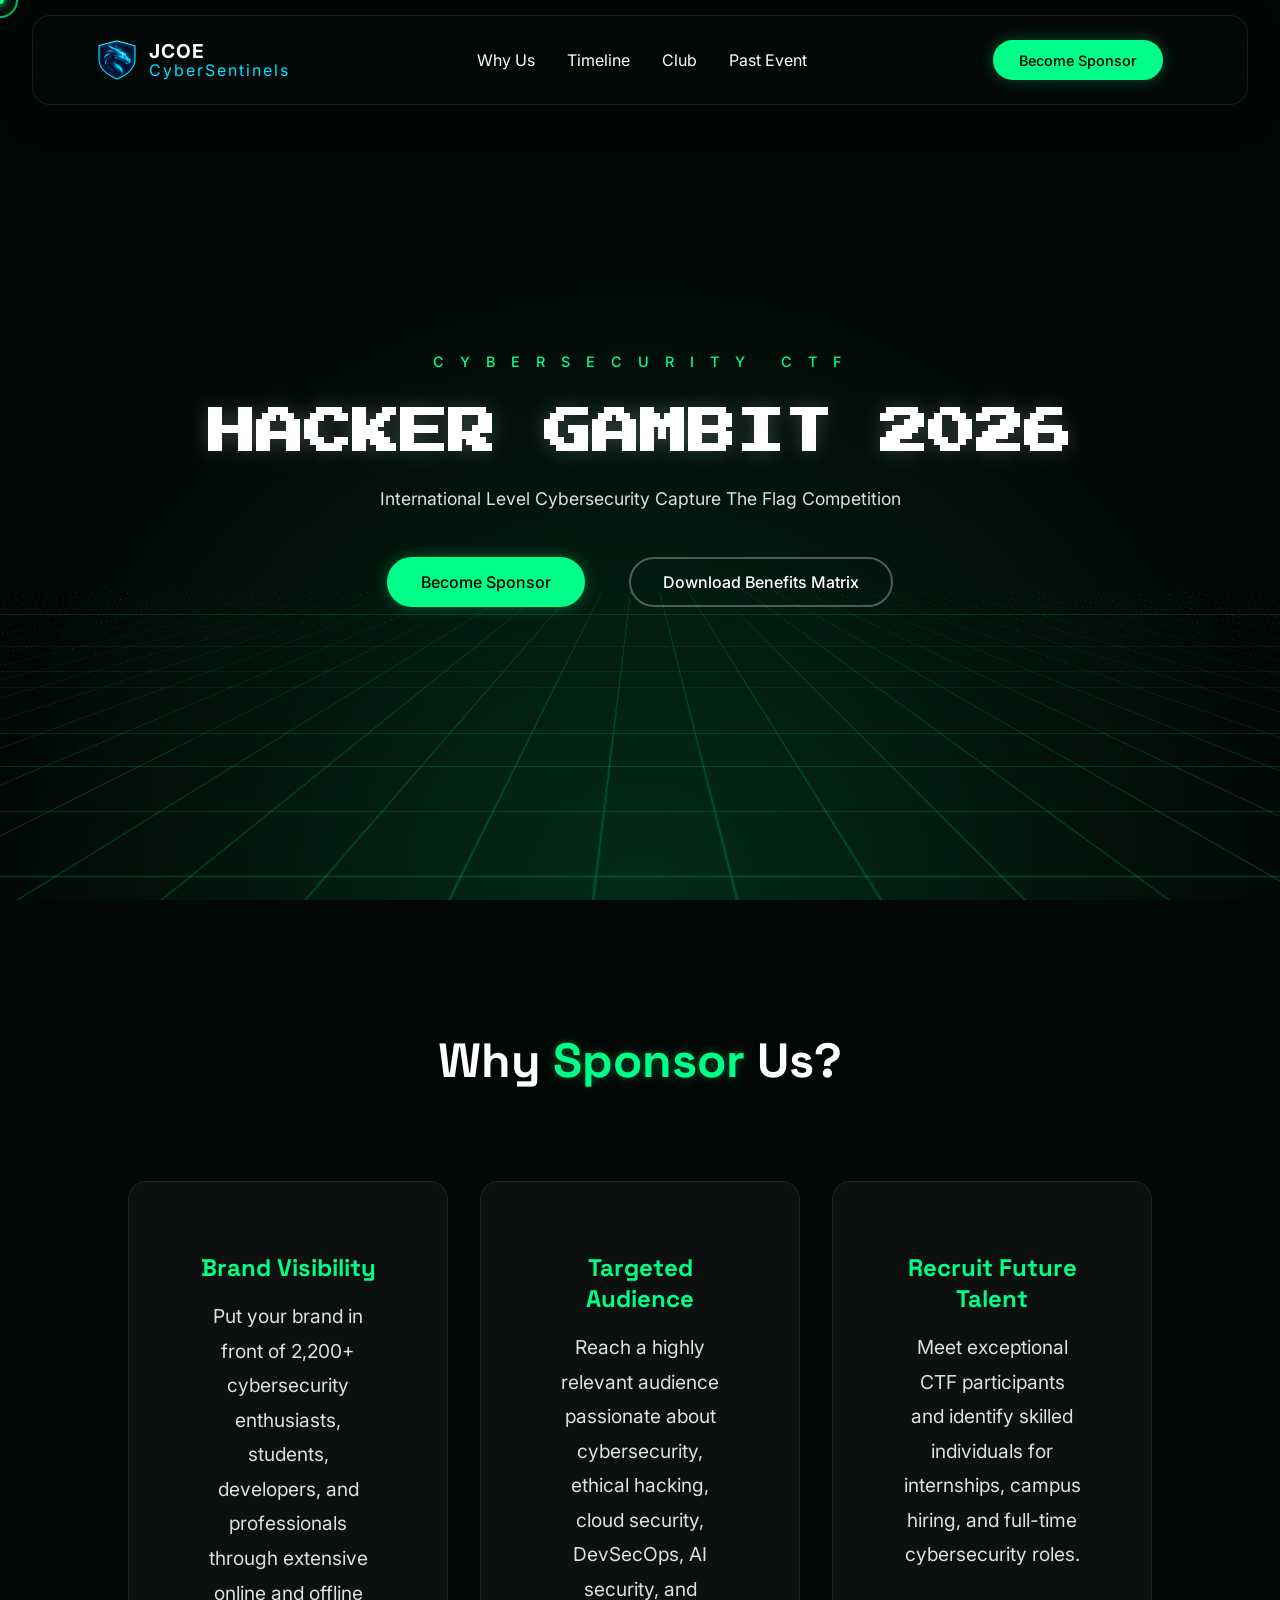
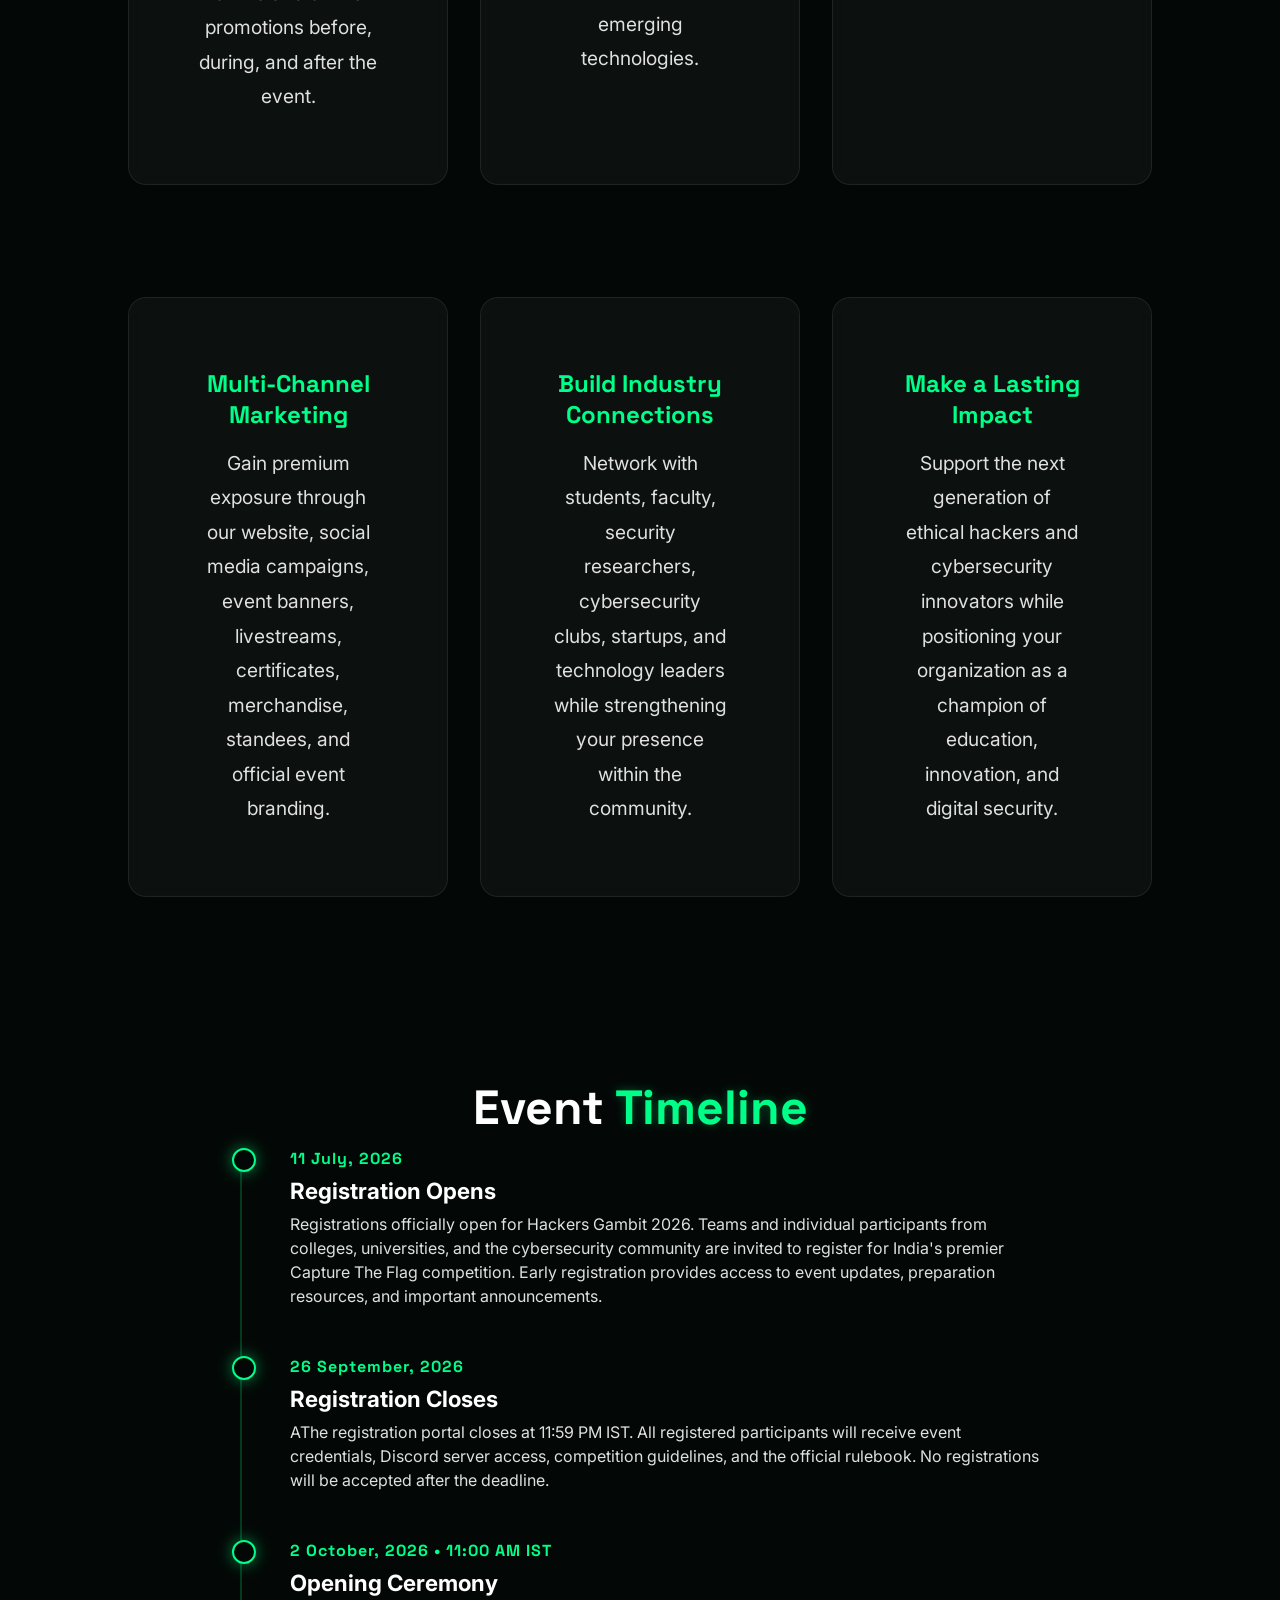
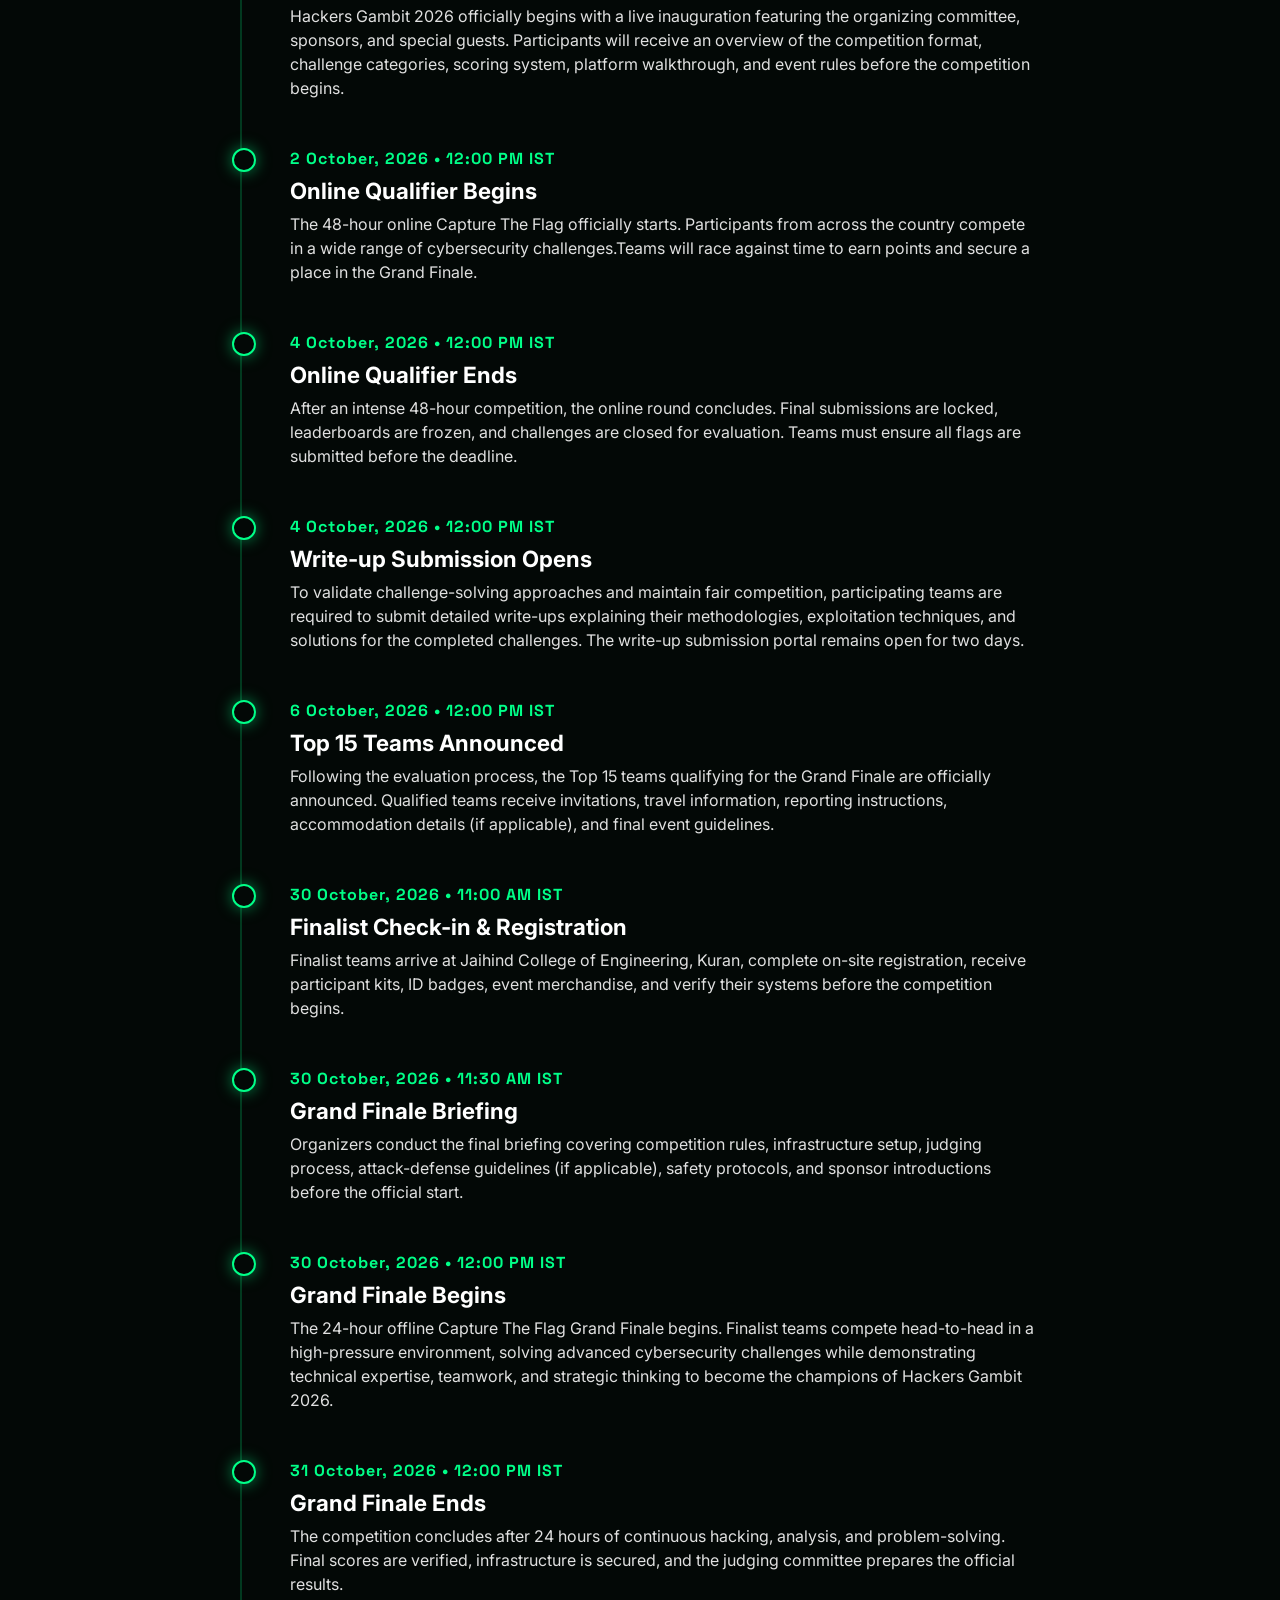
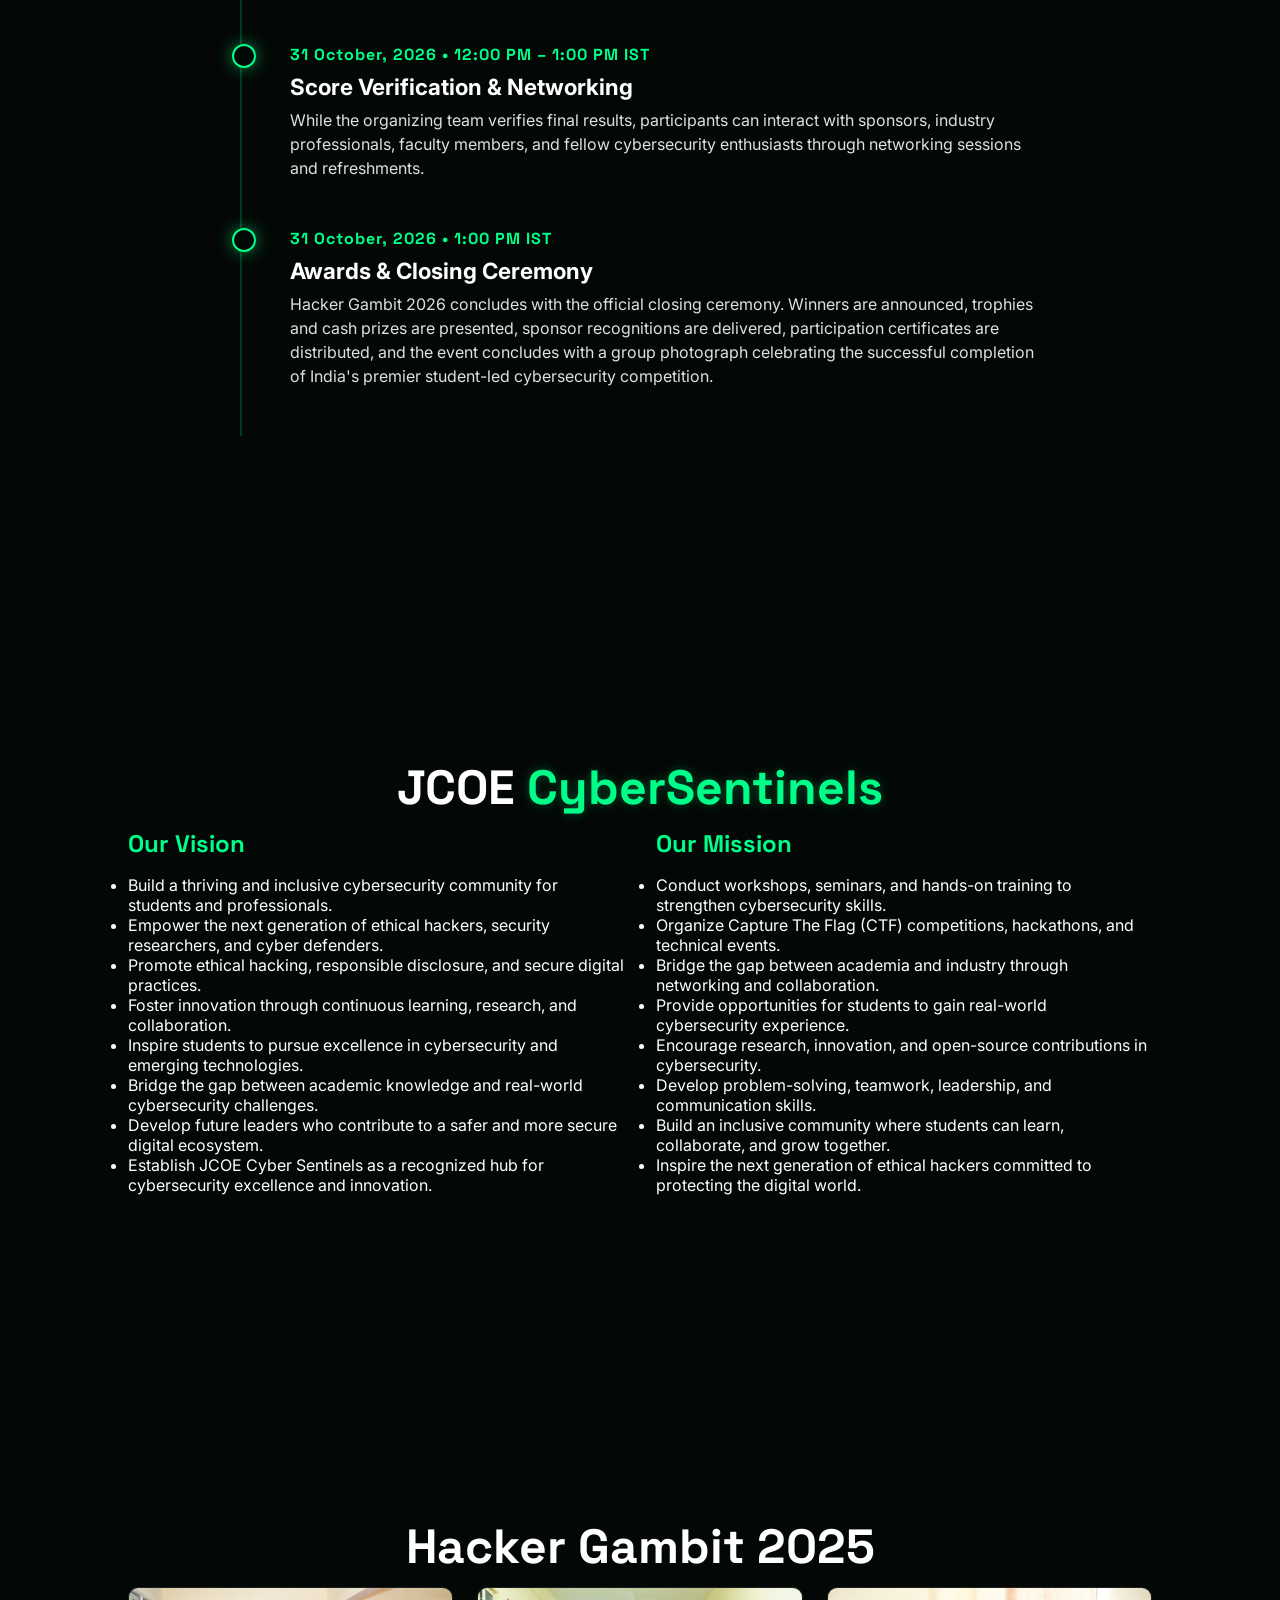
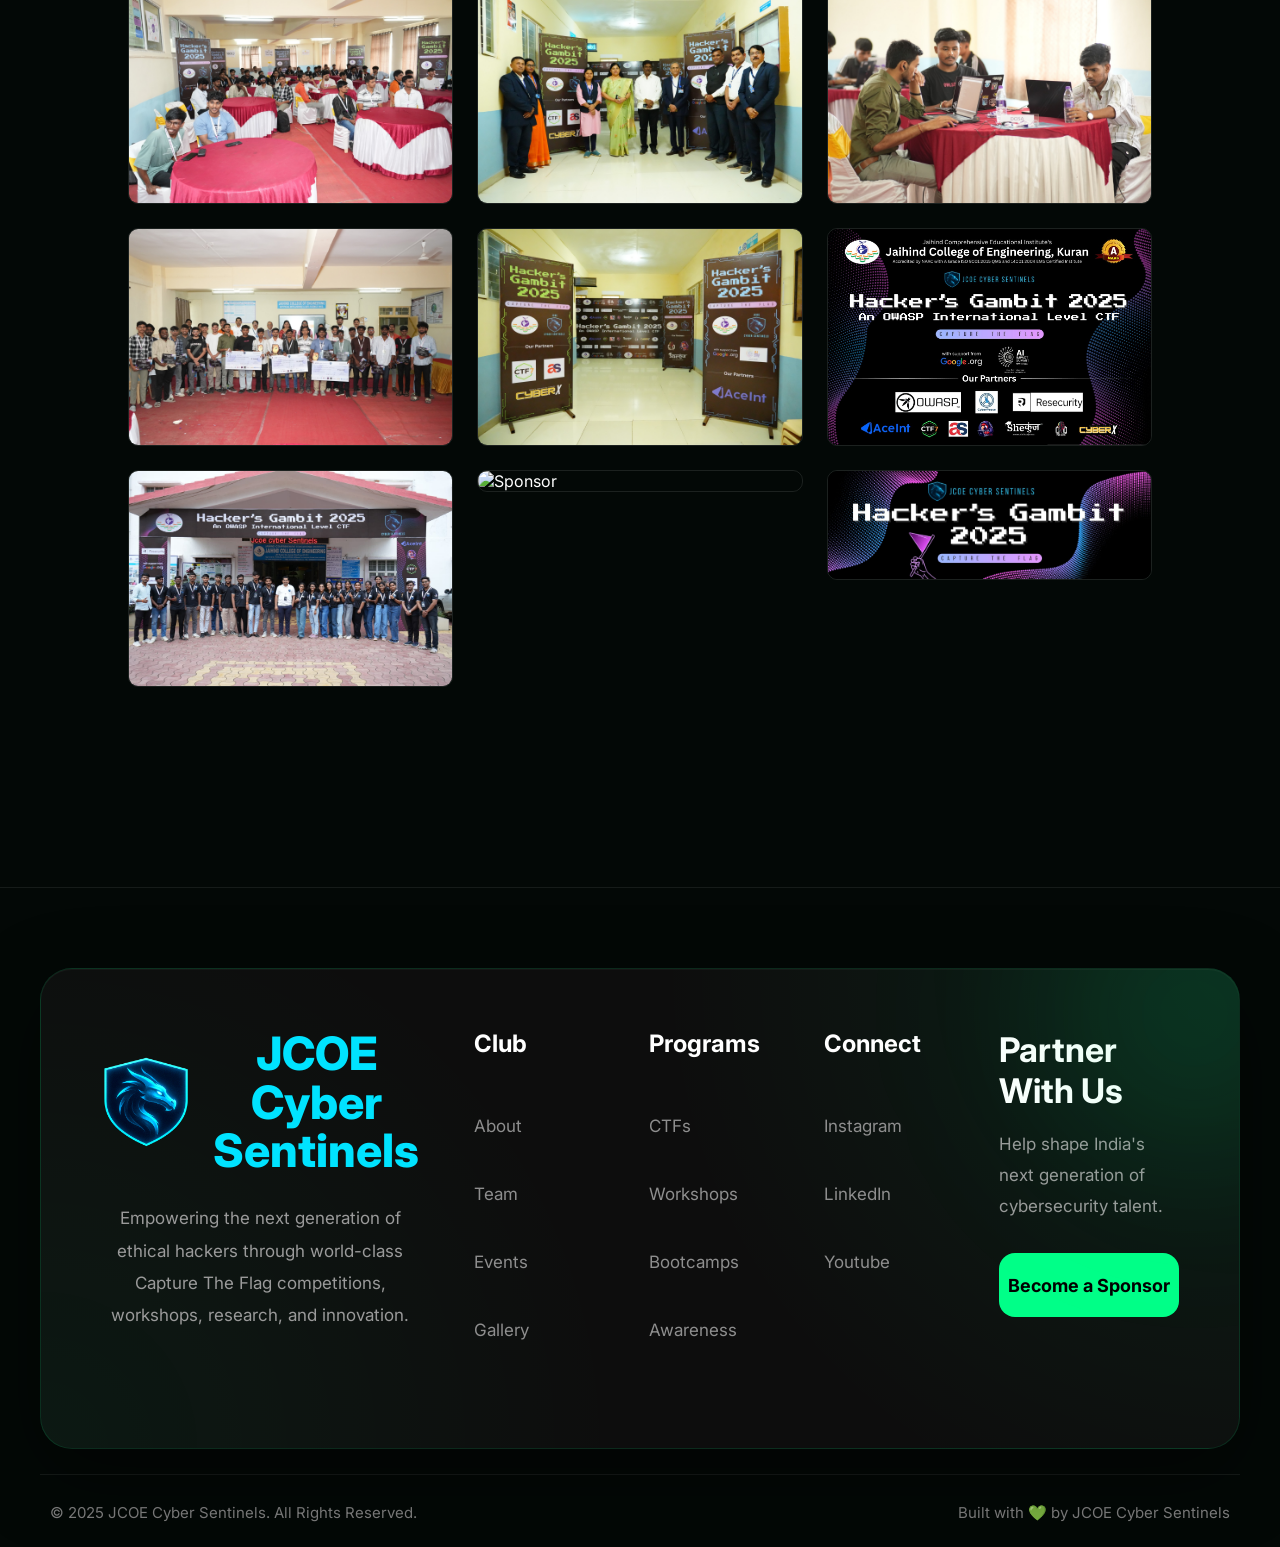
==== Gambit_website2026/index.html @ 193d7f5a "Add files via upload" ====
<!DOCTYPE html>
<html lang="en">
<head>
    <meta charset="UTF-8">
    <meta name="viewport" content="width=device-width, initial-scale=1.0">
    <title>JCOE Cybersentinels - Hackers Gambit 2026</title>
    <!-- Importing Google Fonts -->
    <link href="https://fonts.googleapis.com/css2?family=Inter:wght@400;500&family=Space+Grotesk:wght@500;700&display=swap" rel="stylesheet">
    <link rel="stylesheet" href="style.css">
    <link href="https://fonts.googleapis.com/css2?family=Press+Start+2P&display=swap" rel="stylesheet">
</head>
<body>

    <!-- Background Elements -->
    <div class="background-container">
        <div class="perspective-grid"></div>
        <div id="particles-container"></div>
    </div>

    <!-- Header Navigation -->
     <header>
        <div class="header-container">
            <a href="index.html" class="logo">
                <img src="assets/Enhanced_Logo.png" alt="JCOE Logo" class="logo-icon">
                <div class="logo-text">
                    <span class="jcoe">JCOE</span>
                    <span class="cybersentinels">CyberSentinels</span>
                </div>
            </a>
            
            <nav>
                <ul>
                    <li><a href="#sponsor">Why Us</a></li>
                    <li><a href="#timeline">Timeline</a></li>
                    <li><a href="#club">Club</a></li>
                    <li><a href="#past-events">Past Event</a></li>
                    
                </ul>
            </nav>
            
            <a href="sponsor.html" class="btn btn-primary" style="font-size: 0.9rem; padding: 0.6rem 1.5rem;">Become Sponsor</a>
        </div>
    </header>


    <!-- Main Hero Section -->
    <section class="hero" id="home">
        <div class="subtitle">C Y B E R S E C U R I T Y &nbsp; C T F</div>
        
        <h1>
            <span class="pixel-title">Hacker Gambit 2026</span>
        </h1>
        
        <p class="description">International Level Cybersecurity Capture The Flag Competition</p>
        
        <div class="btn-group">
            <a href="sponsor.html" class="btn btn-primary">Become Sponsor</a>
            <a href="assets/Hacker Gambit 2026 Sponsorship Benefits Matrix.pdf" class="btn btn-outline">Download Benefits Matrix</a>
        </div>
    </section>

    <!-- Why Sponsor Us Section -->
    <section id="sponsor" class="reveal">
        <h2 class="section-title">Why <span>Sponsor</span> Us?</h2>
        <div class="sponsor-grid">
            <div class="sponsor-card">
                <h3>Brand Visibility</h3>
                <p>Put your brand in front of 2,200+ cybersecurity enthusiasts, students, developers, and professionals through extensive online and offline promotions before, during, and after the event.</p>
            </div>
            <div class="sponsor-card">
                <h3>Targeted Audience</h3>
                <p>Reach a highly relevant audience passionate about cybersecurity, ethical hacking, cloud security, DevSecOps, AI security, and emerging technologies.</p>
            </div>
            <div class="sponsor-card">
                <h3>Recruit Future Talent</h3>
                <p>Meet exceptional CTF participants and identify skilled individuals for internships, campus hiring, and full-time cybersecurity roles.</p>
            </div>
            <div class="sponsor-card">
                <h3>Multi-Channel Marketing</h3>
                <p>Gain premium exposure through our website, social media campaigns, event banners, livestreams, certificates, merchandise, standees, and official event branding.</p>
            </div>
            <div class="sponsor-card">
                <h3>Build Industry Connections</h3>
                <p>Network with students, faculty, security researchers, cybersecurity clubs, startups, and technology leaders while strengthening your presence within the community.</p>
            </div>
            <div class="sponsor-card">
                <h3>Make a Lasting Impact</h3>
                <p>Support the next generation of ethical hackers and cybersecurity innovators while positioning your organization as a champion of education, innovation, and digital security.</p>
            </div>
        </div>
    </section>

    <!-- Event Timeline Section -->
    <section id="timeline" class="reveal">
        <h2 class="section-title">Event <span>Timeline</span></h2>
        <div class="timeline-container">

            <div class="timeline-item">
                <div class="timeline-date">11 July, 2026</div>
                <div class="timeline-content">
                    <h3>Registration Opens</h3>
                    <p>Registrations officially open for Hackers Gambit 2026. Teams and individual participants from colleges, universities, and the cybersecurity community are invited to register for India's premier Capture The Flag competition. Early registration provides access to event updates, preparation resources, and important announcements.</p>
                </div>
            </div>

            <div class="timeline-item">
                <div class="timeline-date">26 September, 2026</div>
                <div class="timeline-content">
                    <h3>Registration Closes</h3>
                    <p>AThe registration portal closes at 11:59 PM IST. All registered participants will receive event credentials, Discord server access, competition guidelines, and the official rulebook. No registrations will be accepted after the deadline.</p>
                </div>
            </div>

            <div class="timeline-item">
                <div class="timeline-date">2 October, 2026 • 11:00 AM IST</div>
                <div class="timeline-content">
                    <h3>Opening Ceremony</h3>
                    <p>Hackers Gambit 2026 officially begins with a live inauguration featuring the organizing committee, sponsors, and special guests. Participants will receive an overview of the competition format, challenge categories, scoring system, platform walkthrough, and event rules before the competition begins.</p>
                </div>
            </div>

            <div class="timeline-item">
                <div class="timeline-date">2 October, 2026 • 12:00 PM IST</div>
                <div class="timeline-content">
                    <h3>Online Qualifier Begins</h3>
                    <p>The 48-hour online Capture The Flag officially starts. Participants from across the country compete in a wide range of cybersecurity challenges.Teams will race against time to earn points and secure a place in the Grand Finale.</p>
                </div>
            </div>

            <div class="timeline-item">
                <div class="timeline-date">4 October, 2026 • 12:00 PM IST</div>
                <div class="timeline-content">
                    <h3>Online Qualifier Ends</h3>
                    <p>After an intense 48-hour competition, the online round concludes. Final submissions are locked, leaderboards are frozen, and challenges are closed for evaluation. Teams must ensure all flags are submitted before the deadline.</p>
                </div>
                
            </div>


            <div class="timeline-item">
                <div class="timeline-date">4 October, 2026 • 12:00 PM IST</div>
                <div class="timeline-content">
                    <h3>Write-up Submission Opens</h3>
                    <p>To validate challenge-solving approaches and maintain fair competition, participating teams are required to submit detailed write-ups explaining their methodologies, exploitation techniques, and solutions for the completed challenges. The write-up submission portal remains open for two days.</p>
                </div>
                
            </div>
        

            <div class="timeline-item">
                <div class="timeline-date">6 October, 2026 • 12:00 PM IST</div>
                <div class="timeline-content">
                    <h3>Top 15 Teams Announced</h3>
                    <p>Following the evaluation process, the Top 15 teams qualifying for the Grand Finale are officially announced. Qualified teams receive invitations, travel information, reporting instructions, accommodation details (if applicable), and final event guidelines.</p>
                </div>
                
            </div>
            
            <div class="timeline-item">
                <div class="timeline-date">30 October, 2026 • 11:00 AM IST</div>
                <div class="timeline-content">
                    <h3>Finalist Check-in & Registration</h3>
                    <p>Finalist teams arrive at Jaihind College of Engineering, Kuran, complete on-site registration, receive participant kits, ID badges, event merchandise, and verify their systems before the competition begins.</p>
                </div>
                
            </div>
            
            <div class="timeline-item">
                <div class="timeline-date">30 October, 2026 • 11:30 AM IST</div>
                <div class="timeline-content">
                    <h3>Grand Finale Briefing</h3>
                    <p>Organizers conduct the final briefing covering competition rules, infrastructure setup, judging process, attack-defense guidelines (if applicable), safety protocols, and sponsor introductions before the official start.</p>
                </div>
                
            </div>
            
            <div class="timeline-item">
                <div class="timeline-date">30 October, 2026 • 12:00 PM IST</div>
                <div class="timeline-content">
                    <h3>Grand Finale Begins</h3>
                    <p>The 24-hour offline Capture The Flag Grand Finale begins. Finalist teams compete head-to-head in a high-pressure environment, solving advanced cybersecurity challenges while demonstrating technical expertise, teamwork, and strategic thinking to become the champions of Hackers Gambit 2026.</p>
                </div>
                
            </div>
            
            <div class="timeline-item">
                <div class="timeline-date">31 October, 2026 • 12:00 PM IST</div>
                <div class="timeline-content">
                    <h3>Grand Finale Ends</h3>
                    <p>The competition concludes after 24 hours of continuous hacking, analysis, and problem-solving. Final scores are verified, infrastructure is secured, and the judging committee prepares the official results.</p>
                </div>
                
            </div>
            
            <div class="timeline-item">
                <div class="timeline-date">31 October, 2026 • 12:00 PM – 1:00 PM IST</div>
                <div class="timeline-content">
                    <h3>Score Verification & Networking</h3>
                    <p>While the organizing team verifies final results, participants can interact with sponsors, industry professionals, faculty members, and fellow cybersecurity enthusiasts through networking sessions and refreshments.</p>
                </div>
                
            </div>
            
            <div class="timeline-item">
                <div class="timeline-date">31 October, 2026 • 1:00 PM IST</div>
                <div class="timeline-content">
                    <h3>Awards & Closing Ceremony</h3>
                    <p>Hacker Gambit 2026 concludes with the official closing ceremony. Winners are announced, trophies and cash prizes are presented, sponsor recognitions are delivered, participation certificates are distributed, and the event concludes with a group photograph celebrating the successful completion of India's premier student-led cybersecurity competition.</p>
                </div>
            </div>
        </div>
    </section>

    <!-- club vision mession -->
    <section id="club" class="reveal">
        <h2 class="section-title">JCOE <span>CyberSentinels</span></h2>
        <div class="sponsor-grid">
            <div class="sponsor-card1">
                <h3>Our Vision</h3>
                <ul>
            <li>Build a thriving and inclusive cybersecurity community for students and professionals.</li>
    <li>Empower the next generation of ethical hackers, security researchers, and cyber defenders.</li>
    <li>Promote ethical hacking, responsible disclosure, and secure digital practices.</li>
    <li>Foster innovation through continuous learning, research, and collaboration.</li>
    <li>Inspire students to pursue excellence in cybersecurity and emerging technologies.</li>
    <li>Bridge the gap between academic knowledge and real-world cybersecurity challenges.</li>
    <li>Develop future leaders who contribute to a safer and more secure digital ecosystem.</li>
    <li>Establish JCOE Cyber Sentinels as a recognized hub for cybersecurity excellence and innovation.</li>
        </ul>
            </div>
            <div class="sponsor-card1">
                <h3>Our Mission</h3>
                <ul>
            <li>Conduct workshops, seminars, and hands-on training to strengthen cybersecurity skills.</li>
            <li>Organize Capture The Flag (CTF) competitions, hackathons, and technical events.</li>
            <li>Bridge the gap between academia and industry through networking and collaboration.</li>
            <li>Provide opportunities for students to gain real-world cybersecurity experience.</li>
            <li>Encourage research, innovation, and open-source contributions in cybersecurity.</li>
            <li>Develop problem-solving, teamwork, leadership, and communication skills.</li>
            <li>Build an inclusive community where students can learn, collaborate, and grow together.</li>
            <li>Inspire the next generation of ethical hackers committed to protecting the digital world.</li>
        </ul>
            </div>
        </div>
    </section>

    <!-- Past Events Vault (Pinterest Style) -->
    <section id="past-events" class="reveal">
        <h2 class="section-title">Hacker Gambit 2025</h2>
        <div class="masonry">
            <!-- Using Unsplash source for thematic placeholder images -->
            <div class="masonry-item">
                <img src="assets\event photo\DSC00240.JPG" alt="Hackers Gambit 2025">
                <div class="masonry-overlay">Hackers Gambit 2025 - Finals</div>
            </div>
            <div class="masonry-item">
                <img src="assets\event photo\DSC00276.JPG" alt="Finalist">
                <div class="masonry-overlay">Finalist Hacker Gambit 2025</div>
            </div>
            <div class="masonry-item">
                <img src="assets\event photo\WhatsApp Image 2026-05-04 at 11.58.24 AM.jpeg" alt="Sentinela">
                <div class="masonry-overlay">JCOE Cyber Sentinels 2025</div>
            </div>
            <div class="masonry-item">
                <img src="assets\event photo\DSC08800.JPG" alt="Sponsor">
                <div class="masonry-overlay">Sponsor Networking Floor</div>
            </div>
            <div class="masonry-item">
                <img src="assets/event photo/DSC088151.JPG" alt="Sponsor">
                <div class="masonry-overlay">Sponsor Networking Floor</div>
            </div>
            <div class="masonry-item">
                <img src="assets\event photo\DSC08816 (1).JPG" alt="Sponsor">
                <div class="masonry-overlay">Sponsor Networking Floor</div>
            </div>

            <div class="masonry-item">
                <img src="assets\event photo\DSC08858.JPG" alt="">
                <div class="masonry-overlay">Offline Event</div>
            </div>

            <div class="masonry-item">
                <img src="assets\event photo\WhatsApp Image 2026-05-05 at 1.14.41 PM.jpeg" alt="Sponsor">
                <div class="masonry-overlay">Hacker Gambit 2025 Poster</div>
            </div>

            <div class="masonry-item">
                <img src="assets\event photo\WhatsApp Image 2026-05-05 at 1.43.47 PM.jpeg" alt="banner">
                <div class="masonry-overlay">Hackers Gambit 2025 Banner</div>
            </div>
        </div>
    </section>


<footer class="footer">

    <div class="footer-card">

        <!-- Left Side -->

        <div class="footer-brand">

            <div class="brand-top">

                <img src="assets/Enhanced_Logo.png" alt="Cyber Sentinels">

                <div>
                    <h2 style="color: #00E3FF;">JCOE Cyber Sentinels</h2>
                </div>

            </div>

            <p>
                Empowering the next generation of ethical hackers through
                world-class Capture The Flag competitions, workshops,
                research, and innovation.
            </p>


        </div>

        <!-- Club -->

        <div class="footer-links">

            <h3>Club</h3>

            <a href="#club">About</a>

            <a href="#">Team</a>

            <a href="#">Events</a>

            <a href="#past-events">Gallery</a>

        </div>

        <!-- Programs -->

        <div class="footer-links">

            <h3>Programs</h3>

            <a href="#">CTFs</a>

            <a href="#">Workshops</a>

            <a href="#">Bootcamps</a>

            <a href="#">Awareness</a>

        </div>

        <!-- Connect -->

        <div class="footer-links">

            <h3>Connect</h3>

            <a href="https://www.instagram.com/jcoe_cyber_sentinels?igsh=bHVsczdvODU3amw=">Instagram</a>

            <a href="https://www.linkedin.com/company/jcoe-cyber-sentinels/">LinkedIn</a>

            <a href="https://youtube.com/@jaihindeduworld25?si=65eKVD0h-MF2sx_b">Youtube</a>


        </div>

        <!-- CTA -->

        <div class="footer-cta">

            <h3>Partner With Us</h3>

            <p>
                Help shape India's next generation of cybersecurity talent.
            </p>

            <a href="sponsor.html" class="footer-btn">
                Become a Sponsor
            </a>

        </div>

    </div>

    <div class="footer-bottom">

        <p>
            © 2025 JCOE Cyber Sentinels. All Rights Reserved.
        </p>

        <p>
            Built with 💚 by JCOE Cyber Sentinels
        </p>

    </div>

</footer>
<div class="cursor-dot"></div>
<div class="cursor-ring"></div>
<script src="script.js"></script>
</body>
</html>
---- Gambit_website2026/style.css ----
/* --- Base Setup --- */
        :root {
            --neon-green: #00ff88;
            --neon-green-dim: rgba(0, 255, 136, 0.2);
            --dark-bg: #030806;
            --text-light: #e0e0e0;
        }

        html {
            scroll-behavior: smooth;
        }

        * {
            margin: 0;
            padding: 0;
            box-sizing: border-box;
        }

        body {
            background-color: var(--dark-bg);

    color:#fff;

    font-family:'Inter',sans-serif;

    overflow-x:hidden;

    padding-top:30px;

            background-color: var(--dark-bg);
            color: #ffffff;
            font-family: 'Inter', sans-serif;
            overflow-x: hidden;
        }

        /* --- Background Animations --- */
        .background-container {
            position: fixed; /* Fixed so it stays behind everything while scrolling */
            top: 0;
            left: 0;
            width: 100vw;
            height: 100vh;
            z-index: -1;
            overflow: hidden;
            background: radial-gradient(circle at 50% 100%, rgba(0, 255, 136, 0.15) 0%, transparent 60%);
        }

        .perspective-grid {
            position: absolute;
            bottom: -50%;
            left: -50%;
            width: 200%;
            height: 150%;
            background-image: 
                linear-gradient(to right, var(--neon-green-dim) 1px, transparent 1px),
                linear-gradient(to bottom, var(--neon-green-dim) 1px, transparent 1px);
            background-size: 60px 60px;
            transform: perspective(600px) rotateX(75deg);
            animation: moveGrid 3s linear infinite;
        }

        @keyframes moveGrid {
            0% { transform: perspective(600px) rotateX(75deg) translateY(0); }
            100% { transform: perspective(600px) rotateX(75deg) translateY(60px); }
        }

        .particle {
            position: absolute;
            background: var(--neon-green);
            border-radius: 50%;
            box-shadow: 0 0 10px var(--neon-green);
            opacity: 0;
            animation: floatUp 5s infinite linear;
        }

        @keyframes floatUp {
            0% { transform: translateY(100vh) scale(0); opacity: 0; }
            20% { opacity: 0.8; }
            80% { opacity: 0.8; }
            100% { transform: translateY(-10vh) scale(1); opacity: 0; }
        }

        /* --- Navigation Bar --- */
        header {
            position: fixed;
            top: 0;
            width: 100%;
            display: flex;
            justify-content: space-between;
            align-items: center;
            padding: 1.5rem 5%;
            z-index: 100;
            background: linear-gradient(to bottom, rgba(3, 8, 6, 0.9) 0%, transparent 100%);
            backdrop-filter: blur(5px);
        }

        /* .logo {
            display: flex;
            align-items: center;
            gap: 10px;
            font-family: 'Space Grotesk', sans-serif;
            font-weight: 700;
            line-height: 1.1;
            } */
            .logo{

    display:flex;

    align-items:center;

    gap:12px;

    text-decoration:none;   /* Removes underline */

    color:inherit;          /* Prevents blue/purple link color */

}
        

        .logo-icon {
            width: 40px;
            height: 50px;
            background: url('data:image/svg+xml;utf8,<svg xmlns="http://www.w3.org/2000/svg" viewBox="0 0 24 24" fill="none" stroke="%2300ff88" stroke-width="1.5"><path d="M12 22s8-4 8-10V5l-8-3-8 3v7c0 6 8 10 8 10z"/><circle cx="12" cy="11" r="3"/><path d="M12 14v2"/></svg>') no-repeat center center;
            background-size: contain;
        }

        .logo-text span { display: block; }
        .logo-text .jcoe { font-size: 1.2rem; letter-spacing: 1px; }
        .logo-text .cybersentinels { color: #00E3FF; font-size: 1rem; letter-spacing: 2px; }

        nav ul {
            display: flex;
            gap: 2.5rem;
            list-style: none;
        }

        nav a {
            color: var(--text-light);
            text-decoration: none;
            font-size: 0.95rem;
            transition: color 0.3s ease, text-shadow 0.3s ease;
        }

        nav a:hover {
            color: var(--neon-green);
            text-shadow: 0 0 8px var(--neon-green);
        }

        /* --- Sections Layout --- */
        section {
            min-height: 100vh;
            padding: 80px 10%;
            display: flex;
            flex-direction: column;
            justify-content: center;
            position: relative;
            z-index: 10;
        }

        .section-title {
            font-family: 'Space Grotesk', sans-serif;
            font-size: 3rem;
            color: #fff;
            margin-top: 20px;
            margin-bottom: 10px;
            text-align: center;
        }
        
        .section-title span {
            color: var(--neon-green);
            text-shadow: 0 0 10px rgba(0, 255, 136, 0.3);
        }

        /* --- Hero Section --- */
        .hero {
            align-items: center;
            text-align: center;
        }

        .subtitle {
            color: var(--neon-green);
            letter-spacing: 6px;
            font-size: 0.9rem;
            font-weight: 500;
            margin-bottom: -13px;
            opacity: 0;
            animation: fadeInDown 1s ease forwards 0.2s;
        }

         h1 {
            font-family:'Press Start 2P', cursive;
            font-size: 6rem;
            font-weight: 700;
            line-height: 1.1;
            margin-bottom: 1.5rem;
        } 

        h1 .pixel-title {
    font-family: var(--font-pixel);
    font-size: 3rem; /* Adjust size to look good */
    line-height: 1.3;
    color: #fff;
    text-shadow: 0 0 20px rgba(255, 255, 255, 0.214);
    margin-bottom: 1.5rem;
    text-transform: uppercase;
    word-spacing: 0px;
    opacity: 0;
    animation: fadeInUp 1s ease forwards 0.6s;
} 

        .description {
            color: var(--text-light);
            font-size: 1.1rem;
            margin-bottom: 3rem;
            opacity: 0;
            animation: fadeInUp 1s ease forwards 0.8s;
        }

        /* --- Buttons --- */
        .btn-group {
            display: flex;
            gap: 1.5rem;
            opacity: 0;
            animation: fadeInUp 1s ease forwards 1s;
        }

        .btn {
            padding: 0.8rem 2rem;
            border-radius: 30px;
            font-weight: 500;
            font-size: 1rem;
            text-decoration: none;
            transition: all 0.3s ease;
            cursor: pointer;
            text-align: center;
        }

        .btn-primary {
            margin-right: 20px;
            background-color: var(--neon-green);
            color: #000;
            border: 2px solid var(--neon-green);
            box-shadow: 0 0 15px rgba(0, 255, 136, 0.3);
        }

        .btn-primary:hover {
            box-shadow: 0 0 25px rgba(0, 255, 136, 0.6);
            transform: translateY(-2px);
        }

        .btn-outline {
            background-color: transparent;
            color: #ffffff;
            border: 2px solid rgba(255, 255, 255, 0.3);
        }

        .btn-outline:hover {
            border-color: var(--neon-green);
            color: var(--neon-green);
            box-shadow: 0 0 15px rgba(0, 255, 136, 0.2);
            transform: translateY(-2px);
        }

        /* --- Why Sponsor Us Section --- */
        .sponsor-grid {
            display: grid;
            grid-template-columns: repeat(auto-fit, minmax(300px, 1fr));
            gap: 2rem;
        }

        .sponsor-card {
            background: rgba(0, 255, 136, 0.03);
            border: 1px solid var(--neon-green-dim);
            padding: 2.5rem;
            border-radius: 12px;
            backdrop-filter: blur(10px);
            transition: all 0.3s ease;
        }

        .sponsor-card:hover {
            border-color: var(--neon-green);
            transform: translateY(-10px);
            box-shadow: 0 10px 30px rgba(0, 255, 136, 0.1);
        }

        .sponsor-card h3 {
            font-family: 'Space Grotesk', sans-serif;
            color: var(--neon-green);
            margin-bottom: 1rem;
            font-size: 1.5rem;
        }

        .sponsor-card p {
            color: var(--text-light);
            line-height: 1.6;
        }

club
        .sponsor-card1 {
            text-align: left;
            background: rgba(0, 255, 136, 0.03);
            border: 1px solid var(--neon-green-dim);
            padding: 2.5rem;
            border-radius: 12px;
            backdrop-filter: blur(10px);
            transition: all 0.3s ease;
        }

        .sponsor-card1:hover {
            border-color: var(--neon-green);
            transform: translateY(-10px);
            box-shadow: 0 10px 30px rgba(0, 255, 136, 0.1);
        }

        .sponsor-card1 h3 {
            font-family: 'Space Grotesk', sans-serif;
            color: var(--neon-green);
            margin-bottom: 1rem;
            font-size: 1.5rem;
        }



        /* --- Timeline Section --- */
        .timeline-container {
            max-width: 800px;
            margin: 0 auto;
            border-left: 2px solid var(--neon-green-dim);
            padding-left: 3rem;
            position: relative;
        }

        .timeline-item {
            position: relative;
            margin-bottom: 3rem;
        }

        .timeline-item::before {
            content: '';
            position: absolute;
            left: -3.65rem;
            top: 0;
            width: 20px;
            height: 20px;
            border-radius: 50%;
            background: var(--dark-bg);
            border: 2px solid var(--neon-green);
            box-shadow: 0 0 15px rgba(0, 255, 136, 0.5);
            transition: background 0.3s ease;
        }

        .timeline-item:hover::before {
            background: var(--neon-green);
        }

        .timeline-date {
            color: var(--neon-green);
            font-weight: bold;
            font-family: 'Space Grotesk', sans-serif;
            margin-bottom: 0.5rem;
            letter-spacing: 1px;
        }

        .timeline-content h3 {
            font-size: 1.4rem;
            margin-bottom: 0.5rem;
        }

        .timeline-content p {
            color: var(--text-light);
            line-height: 1.5;
        }

        /* --- Past Events (Pinterest Grid) --- */
        .masonry {
            column-count: 3;
            column-gap: 1.5rem;
            width: 100%;
        }

        .masonry-item {
            break-inside: avoid;
            margin-bottom: 1.5rem;
            border-radius: 10px;
            overflow: hidden;
            position: relative;
            border: 1px solid rgba(255, 255, 255, 0.1);
            transition: border-color 0.3s ease;
        }

        .masonry-item:hover {
            border-color: var(--neon-green);
        }

        .masonry-item img {
            width: 100%;
            display: block;
            transition: transform 0.5s ease;
        }

        .masonry-item:hover img {
            transform: scale(1.05);
        }
        
        .masonry-overlay {
            position: absolute;
            bottom: 0;
            left: 0;
            width: 100%;
            padding: 1.5rem;
            background: linear-gradient(to top, rgba(0,0,0,0.9), transparent);
            color: white;
            opacity: 0;
            transition: opacity 0.3s ease;
        }

        .masonry-item:hover .masonry-overlay {
            opacity: 1;
        }

        /* --- Scroll Reveal Animation --- */
        .reveal {
            opacity: 0;
            transform: translateY(50px);
            transition: all 0.8s ease-out;
        }

        .reveal.active {
            opacity: 1;
            transform: translateY(0);
        }

        /* --- Keyframe Animations --- */
        @keyframes fadeInUp { from { opacity: 0; transform: translateY(30px); } to { opacity: 1; transform: translateY(0); } }
        @keyframes fadeInDown { from { opacity: 0; transform: translateY(-30px); } to { opacity: 1; transform: translateY(0); } }

        /* --- Responsive Design --- */
        @media (max-width: 900px) {
            .masonry { column-count: 2; }
            h1 { font-size: 4rem; }
        }
        @media (max-width: 768px) {
            header { padding: 1rem; flex-direction: column; gap: 1rem; }
            nav ul { gap: 1.5rem; flex-wrap: wrap; justify-content: center; }
            .timeline-container { padding-left: 2rem; }
            .timeline-item::before { left: -2.6rem; }
            .masonry { column-count: 1; }
            section { padding: 100px 5%; }
        }
    




    header{

    position: fixed;

    top: 15px;

    left: 50%;

    transform: translateX(-50%);

    width: 95%;

    max-width: 1600px;

    border-radius: 18px;

    background: rgba(10,10,10,.35);

    backdrop-filter: blur(18px);
    -webkit-backdrop-filter: blur(18px);

    border: 1px solid rgba(255,255,255,.08);

    box-shadow:
        0 12px 35px rgba(0,0,0,.35);

    z-index:9999;
}
    .header-container{

    display:flex;

    justify-content:space-between;

    align-items:center;

    width:100%;

    padding:-3px 15px;

}
    .logo {
    display: flex;
    align-items: center;
    gap: 12px;
}

.logo-icon {
    height: 40px; /* Adjust the height of your logo */
}

.logo-text {
    line-height: 1.1;
    display: flex;
    flex-direction: column;
}

.jcoe {
    font-size: 1.1rem;
    font-weight: 700;
    letter-spacing: 1px;

}

.cybersentinels {
    color: var(--primary-green);
    font-size: 0.9rem;
    letter-spacing: 1.5px;
}

nav ul {
    display: flex;
    gap: 2rem;
}

nav a {
    font-size: 1rem;
    color: var(--text-main);
    transition: color 0.3s ease;
}

nav a:hover {
    color: var(--primary-green);
}

/* =====================================================
   SPONSOR PAGE
===================================================== */

.sponsor-page{

    background:var(--dark-bg);

}

/* Main */

.sponsor-main{

    min-height:100vh;

    padding-top:180px;

    padding-bottom:20px;

    display:flex;

    flex-direction:column;

    align-items:center;

}

/* Hero */

.sponsor-hero{

    text-align:center;

    max-width:900px;

}

.sponsor-hero .pixel-title{

    font-family:'Press Start 2P', cursive;

    font-size:3.5rem;

    color:white;

    margin-bottom:40px;

    line-height:1.4;

}

.sponsor-hero .description{

    font-size:1.4rem;

    color:var(--text-light);

    line-height:1.7;

    max-width:900px;

}

/* Card */

.sponsor-card{

    margin-top:80px;

    width:100%;

    max-width:900px;

    background:rgba(255,255,255,.04);

    border:1px solid rgba(255,255,255,.08);

    border-radius:18px;

    backdrop-filter:blur(10px);

    padding:70px;

    text-align:center;

}

.sponsor-card h2{

    font-size:3rem;

    margin-bottom:35px;

}

.sponsor-card h2 span{

    color:var(--neon-green);

}

.sponsor-card p{

    font-size:1.2rem;

    color:var(--text-light);

    line-height:1.8;

}

.contact-info{

    margin-top:50px;

}

.contact-info p{

    margin:18px 0;

    font-size:1.35rem;

}

.contact-info a{

    color:var(--neon-green);

    text-decoration:none;

    font-weight:bold;

}

.contact-info a:hover{

    text-decoration:underline;

}

/* Footer */

footer{

    margin-top:120px;

    border-top:1px solid rgba(255,255,255,.08);

    padding:60px 20px;

    text-align:center;

}

.footer-container{

    max-width:1200px;

    margin:auto;

}

.footer-container h3{

    font-size:2rem;

    margin-bottom:20px;

}

.footer-container p{

    color:var(--text-light);

    margin-bottom:30px;

}

.footer-links{

    display:flex;

    justify-content:center;

    gap:30px;

    flex-wrap:wrap;

    margin-bottom:30px;

}

.footer-links a{

    color:white;

    text-decoration:none;

    transition:.3s;

}

.footer-links a:hover{

    color:var(--neon-green);

}

.footer-bottom{

    color:#888;

}

/* Mobile */

@media(max-width:768px){

.sponsor-main{

padding-top:180px;

}

.sponsor-hero .pixel-title{

font-size:2rem;

line-height:1.6;

}

.sponsor-card{

padding:5px 25px;

margin:25px 20px;

}

.sponsor-card h2{

font-size:2rem;

}

.contact-info p{

font-size:1rem;

}

.footer-links{

gap:15px;

}

}

/*=========================================
            PREMIUM FOOTER
=========================================*/

.footer{
    width:100%;
    padding:80px 40px 25px;
    position:relative;
}

.footer-card{
    max-width:1450px;
    margin:auto;

    display:grid;
    grid-template-columns:2.4fr 1fr 1fr 1fr 1.5fr;

    gap:55px;

    align-items:start;

    padding:60px;

    background:
    radial-gradient(circle at top right,
    rgba(0,255,136,.08),
    transparent 45%),

    radial-gradient(circle at bottom left,
    rgba(0,255,136,.05),
    transparent 45%),

    #0d0d0d;

    border:1px solid rgba(0,255,136,.12);

    border-radius:32px;

    overflow:hidden;

    position:relative;

    box-shadow:
    0 25px 80px rgba(0,0,0,.45),
    inset 0 1px 0 rgba(255,255,255,.04);

    backdrop-filter:blur(18px);
}

/* Glow */

.footer-card::before{

content:"";

position:absolute;

right:-180px;

top:-180px;

width:450px;

height:450px;

background:radial-gradient(circle,
rgba(0,255,136,.16),
transparent 70%);

filter:blur(80px);

pointer-events:none;

}

/*=========================
        BRAND
=========================*/

.footer-brand{

max-width:420px;

position:relative;

z-index:2;

}

.brand-top{

display:flex;

align-items:center;

gap:22px;

margin-bottom:28px;

}

.brand-top img{

width:90px;

height:auto;

flex-shrink:0;

}

.brand-top h2{

color:#ffffff;

font-size:46px;

line-height:1.05;

font-weight:800;

margin:0;

}

.brand-top span{

display:block;

margin-top:8px;

color:#00ff88;

font-size:15px;

font-weight:500;

letter-spacing:1px;

text-transform:uppercase;

}

.footer-brand p{

margin:0;

margin-bottom:35px;

color:#9a9a9a;

font-size:17px;

line-height:1.9;

max-width:360px;

}

/*=========================
        SOCIAL
=========================*/

.footer-social{

display:flex;

gap:14px;

}

.footer-social a{

width:50px;

height:50px;

border-radius:50%;

display:flex;

justify-content:center;

align-items:center;

background:#111;

border:1px solid rgba(255,255,255,.08);

color:#00ff88;

text-decoration:none;

font-size:20px;

transition:.35s;

}

.footer-social a:hover{

background:#00ff88;

color:#000;

transform:translateY(-5px);

box-shadow:0 0 25px #00ff88;

}

/*=========================
        LINKS
=========================*/

.footer-links{

display:flex;

flex-direction:column;

align-items:flex-start;

justify-content:flex-start;

text-align:left;

}

.footer-links h3{

margin:0 0 28px;

font-size:24px;

font-weight:700;

color:#fff;

}

.footer-links a{

display:block;

text-decoration:none;

color:#8e8e8e;

font-size:17px;

margin-bottom:18px;

transition:.3s;

position:relative;

}

.footer-links a::after{

content:"";

position:absolute;

left:0;

bottom:-5px;

width:0;

height:2px;

background:#00ff88;

transition:.3s;

}

.footer-links a:hover{

color:#fff;

}

.footer-links a:hover::after{

width:100%;

}

/*=========================
        CTA
=========================*/

.footer-cta{

display:flex;

flex-direction:column;

align-items:flex-start;

justify-content:flex-start;

text-align:left;

}

.footer-cta h3{

margin:0;

font-size:34px;

color:#fff;

font-weight:700;

}

.footer-cta p{

margin:18px 0 32px;

font-size:17px;

line-height:1.8;

color:#9a9a9a;

}

.footer-btn{

display:flex;

justify-content:center;

align-items:center;

width:100%;

max-width:260px;

height:64px;

border-radius:16px;

background:#00ff88;

color:#000;

font-size:18px;

font-weight:700;

text-decoration:none;

transition:.35s;

}

.footer-btn:hover{

transform:translateY(-4px);

box-shadow:0 0 35px rgba(0,255,136,.55);

}

/*=========================
        BOTTOM
=========================*/

.footer-bottom{

max-width:1450px;

margin:auto;

padding:28px 10px 0;

display:flex;

justify-content:space-between;

align-items:center;

border-top:1px solid rgba(255,255,255,.08);

margin-top:25px;

color:#7f7f7f;

font-size:15px;

}

/*=========================
        RESPONSIVE
=========================*/

@media (max-width:1200px){

.footer-card{

grid-template-columns:1fr 1fr;

gap:45px;

}

.footer-cta{

grid-column:1/-1;

}

}

@media (max-width:768px){

.footer{

padding:50px 20px 20px;

}

.footer-card{

grid-template-columns:1fr;

padding:40px 30px;

gap:40px;

}

.brand-top{

flex-direction:column;

align-items:flex-start;

}

.brand-top h2{

font-size:38px;

}

.footer-brand p{

max-width:100%;

}

.footer-bottom{

flex-direction:column;

gap:12px;

text-align:center;

}

.footer-btn{

max-width:100%;

}

}


/* ===========================
      CUSTOM CURSOR
=========================== */

body{
    cursor:none;
}

.cursor-dot{

    position:fixed;

    width:8px;
    height:8px;

    background:#00ff88;

    border-radius:50%;

    left:0;
    top:0;

    pointer-events:none;

    z-index:99999;

    transform:translate(-50%,-50%);

    box-shadow:
        0 0 10px #00ff88,
        0 0 20px #00ff88;

}

.cursor-ring{

    position:fixed;

    width:36px;
    height:36px;

    border:2px solid rgba(0,255,136,.7);

    border-radius:50%;

    left:0;
    top:0;

    pointer-events:none;

    z-index:99998;

    transform:translate(-50%,-50%);

}
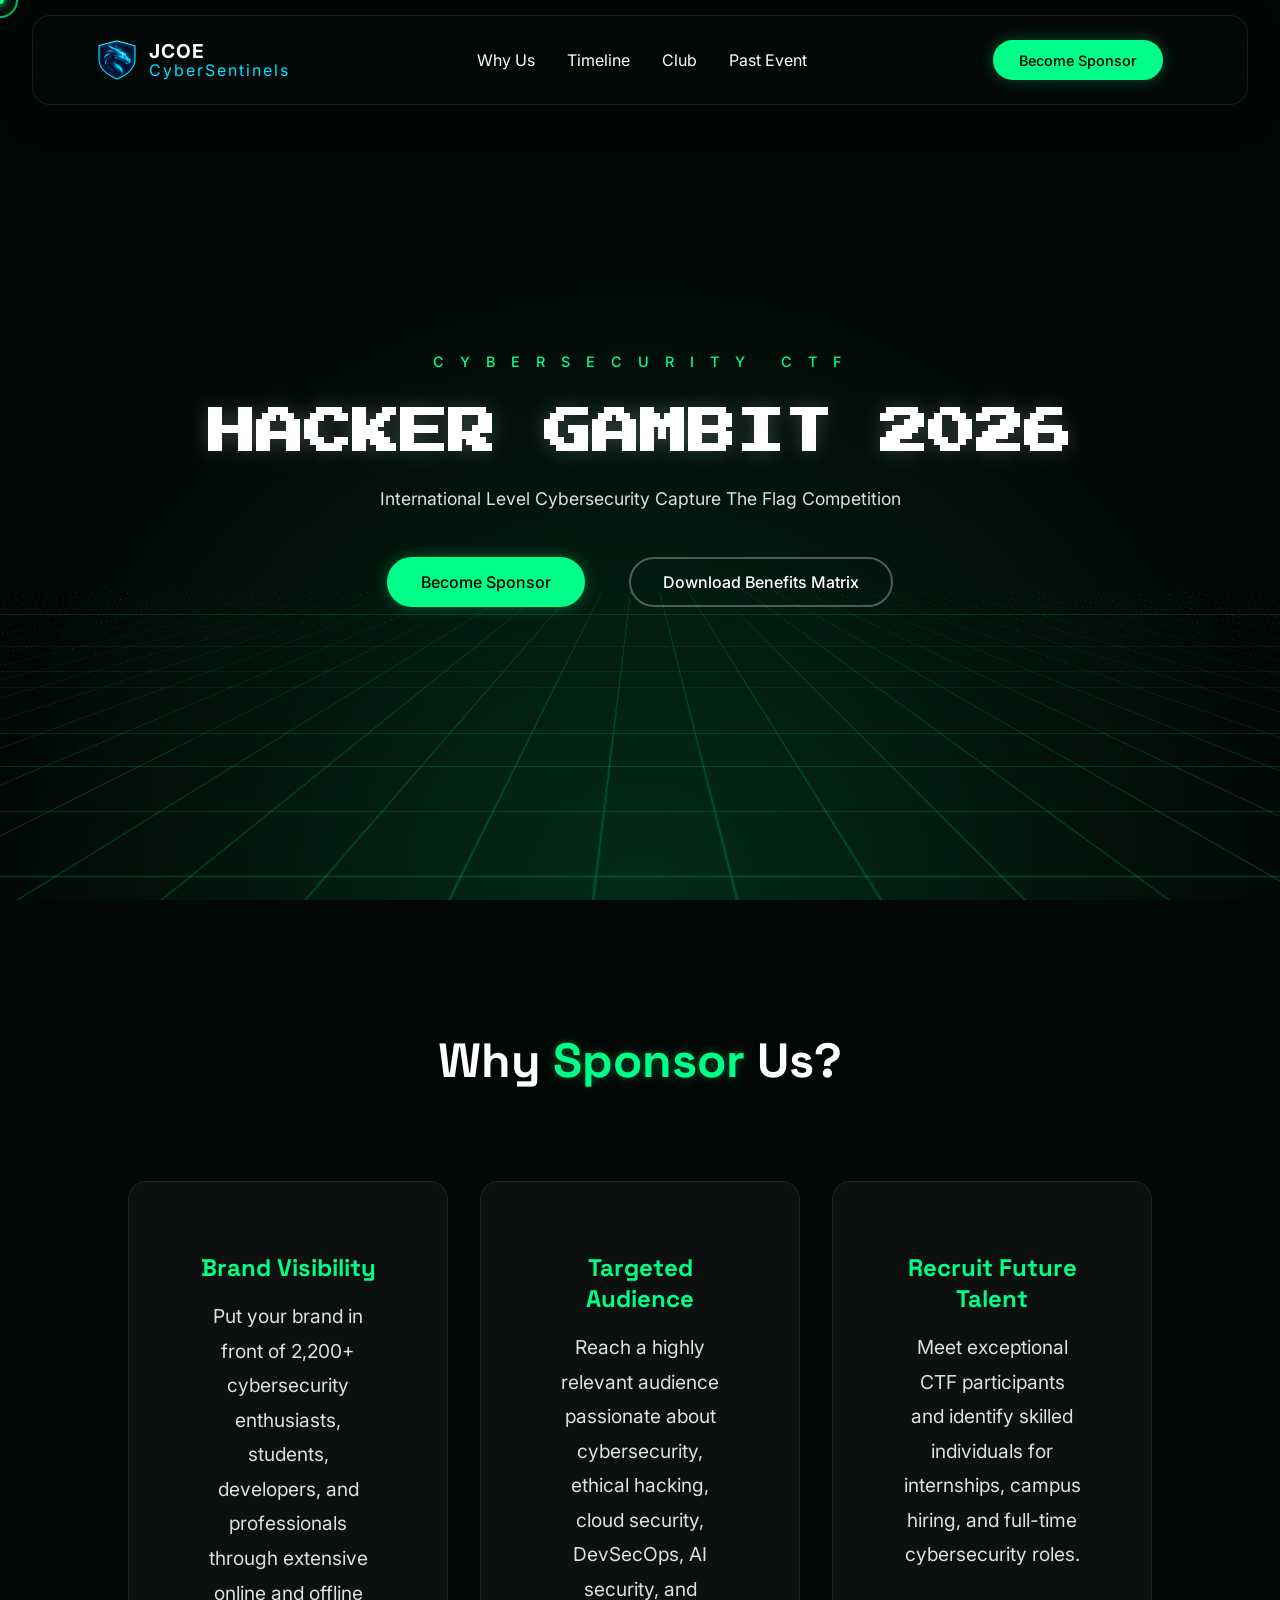
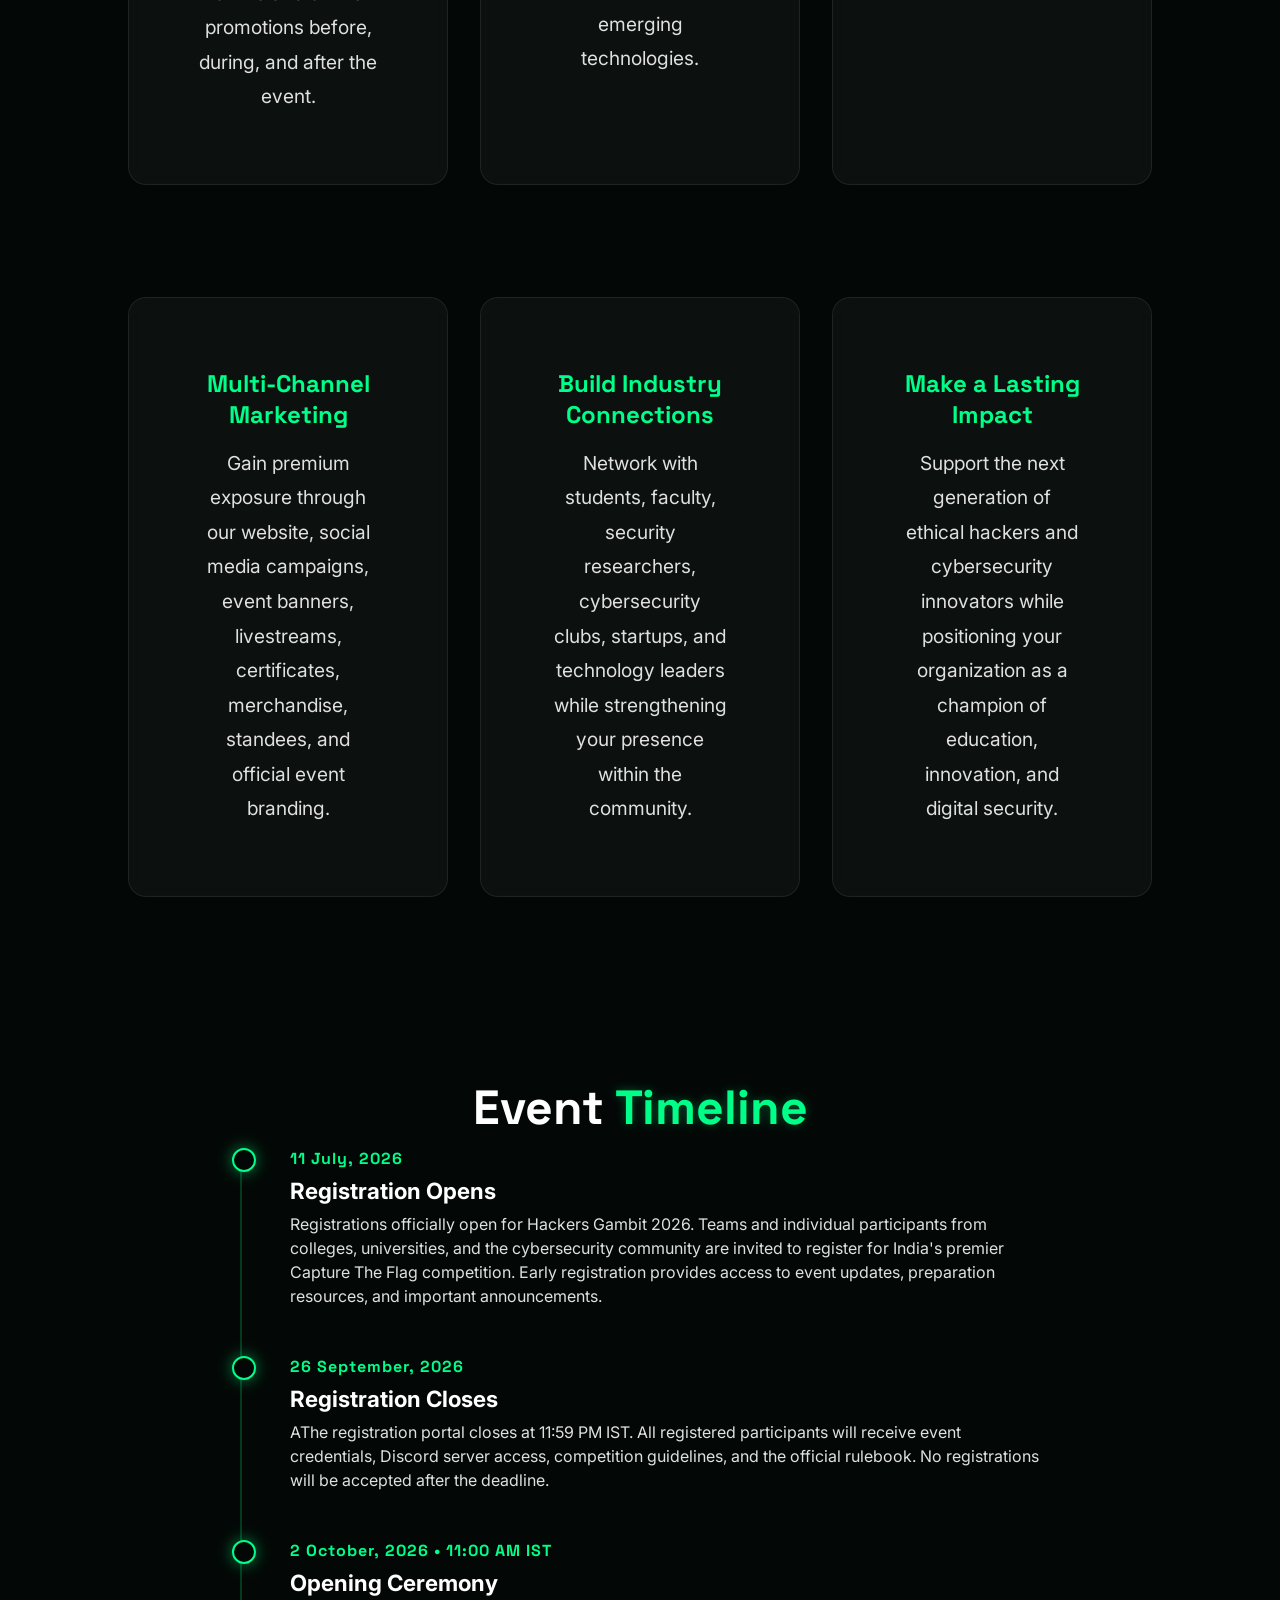
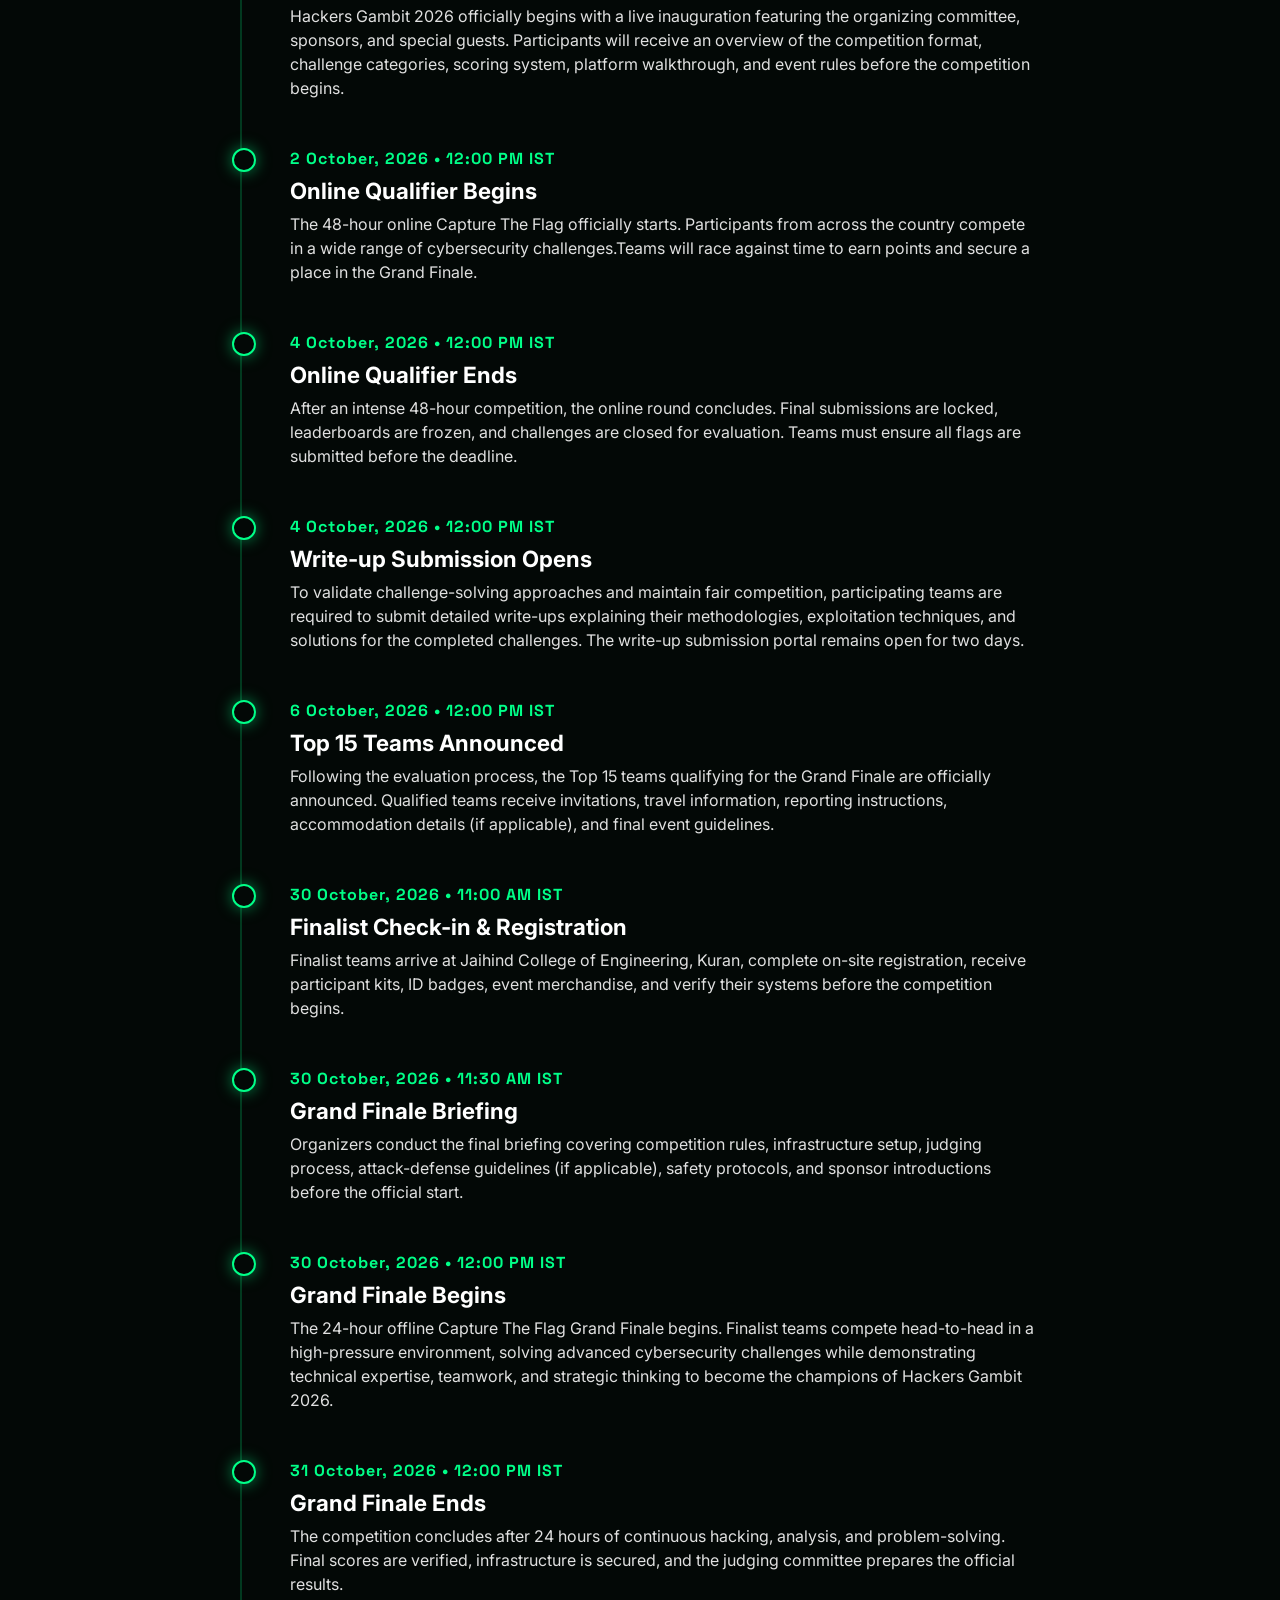
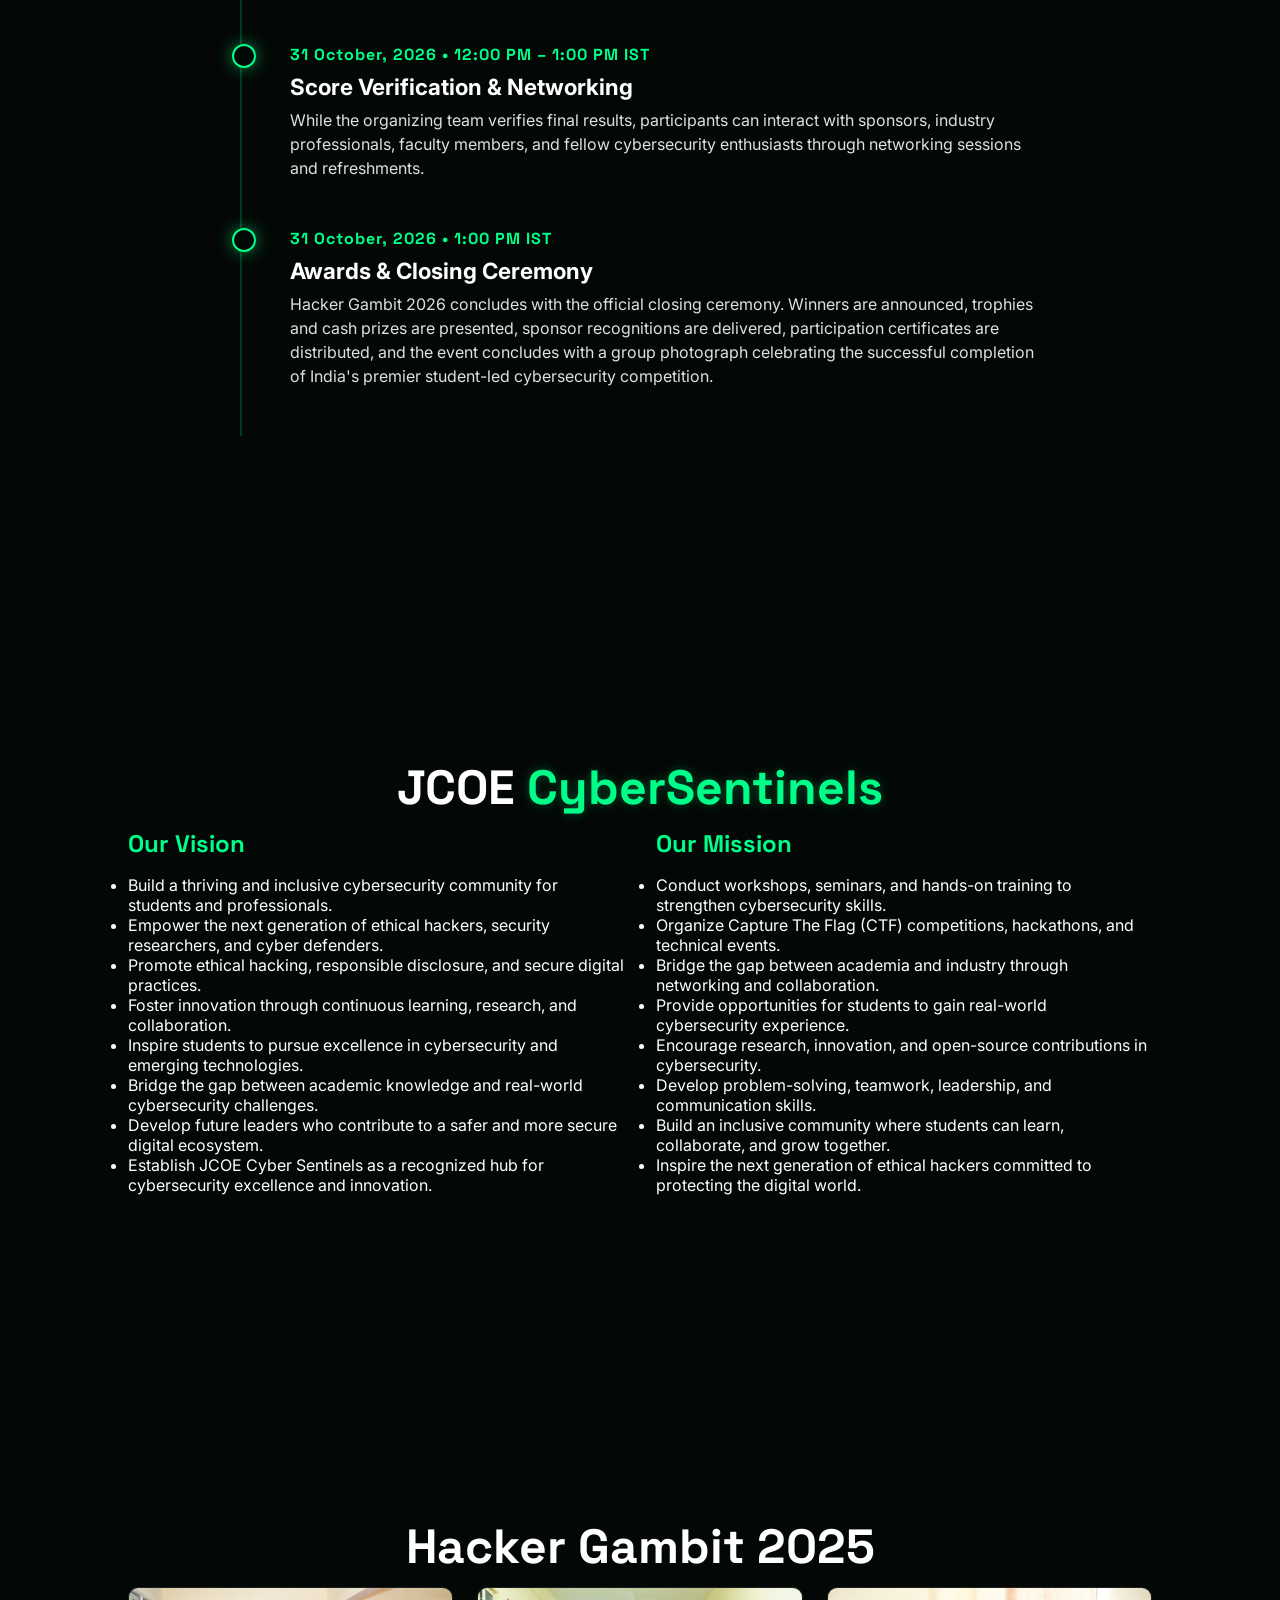
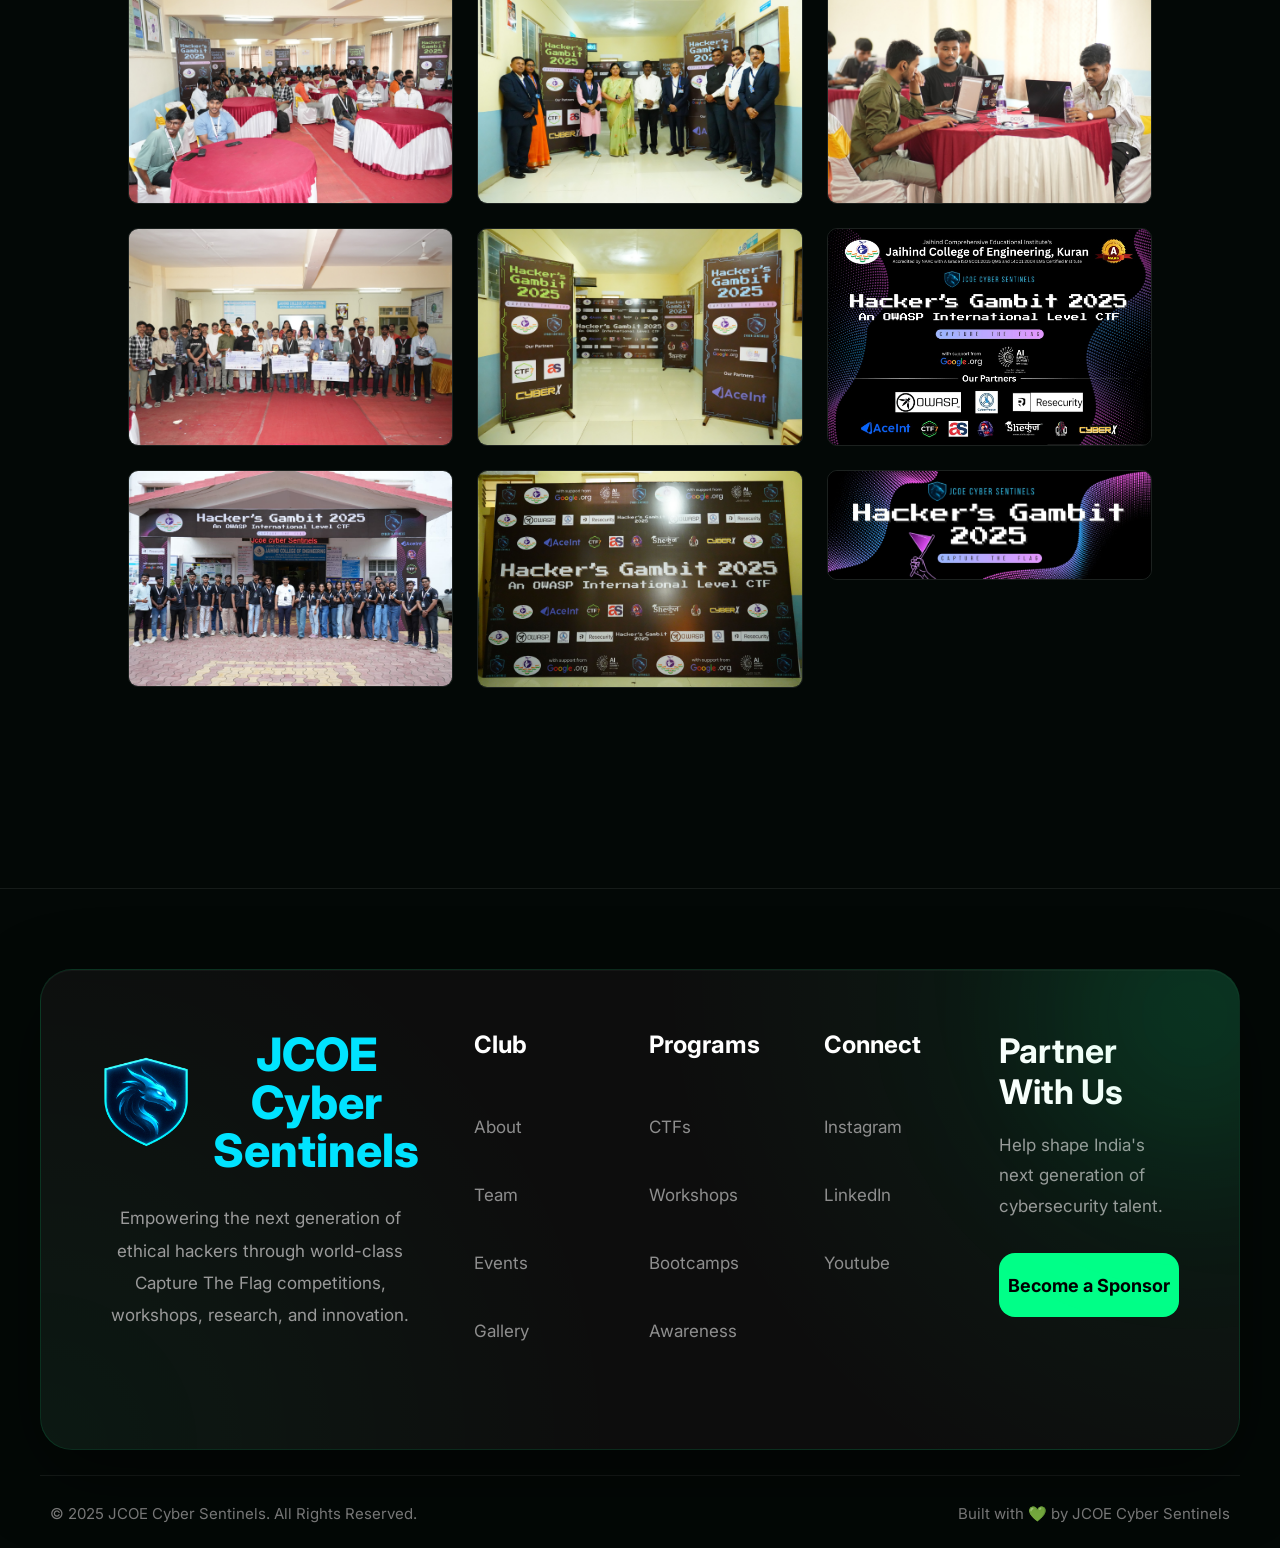
==== commit cca59d5a: "Fix gallery image path case" ====
--- a/Gambit_website2026/index.html
+++ b/Gambit_website2026/index.html
@@ -270,7 +270,7 @@
                 <div class="masonry-overlay">Sponsor Networking Floor</div>
             </div>
             <div class="masonry-item">
-                <img src="assets\event photo\DSC08816 (1).JPG" alt="Sponsor">
+                <img src="assets/event photo/DSC08816 (1).jpg" alt="Sponsor">
                 <div class="masonry-overlay">Sponsor Networking Floor</div>
             </div>
 
@@ -401,4 +401,4 @@
 <div class="cursor-ring"></div>
 <script src="script.js"></script>
 </body>
-</html>+</html>
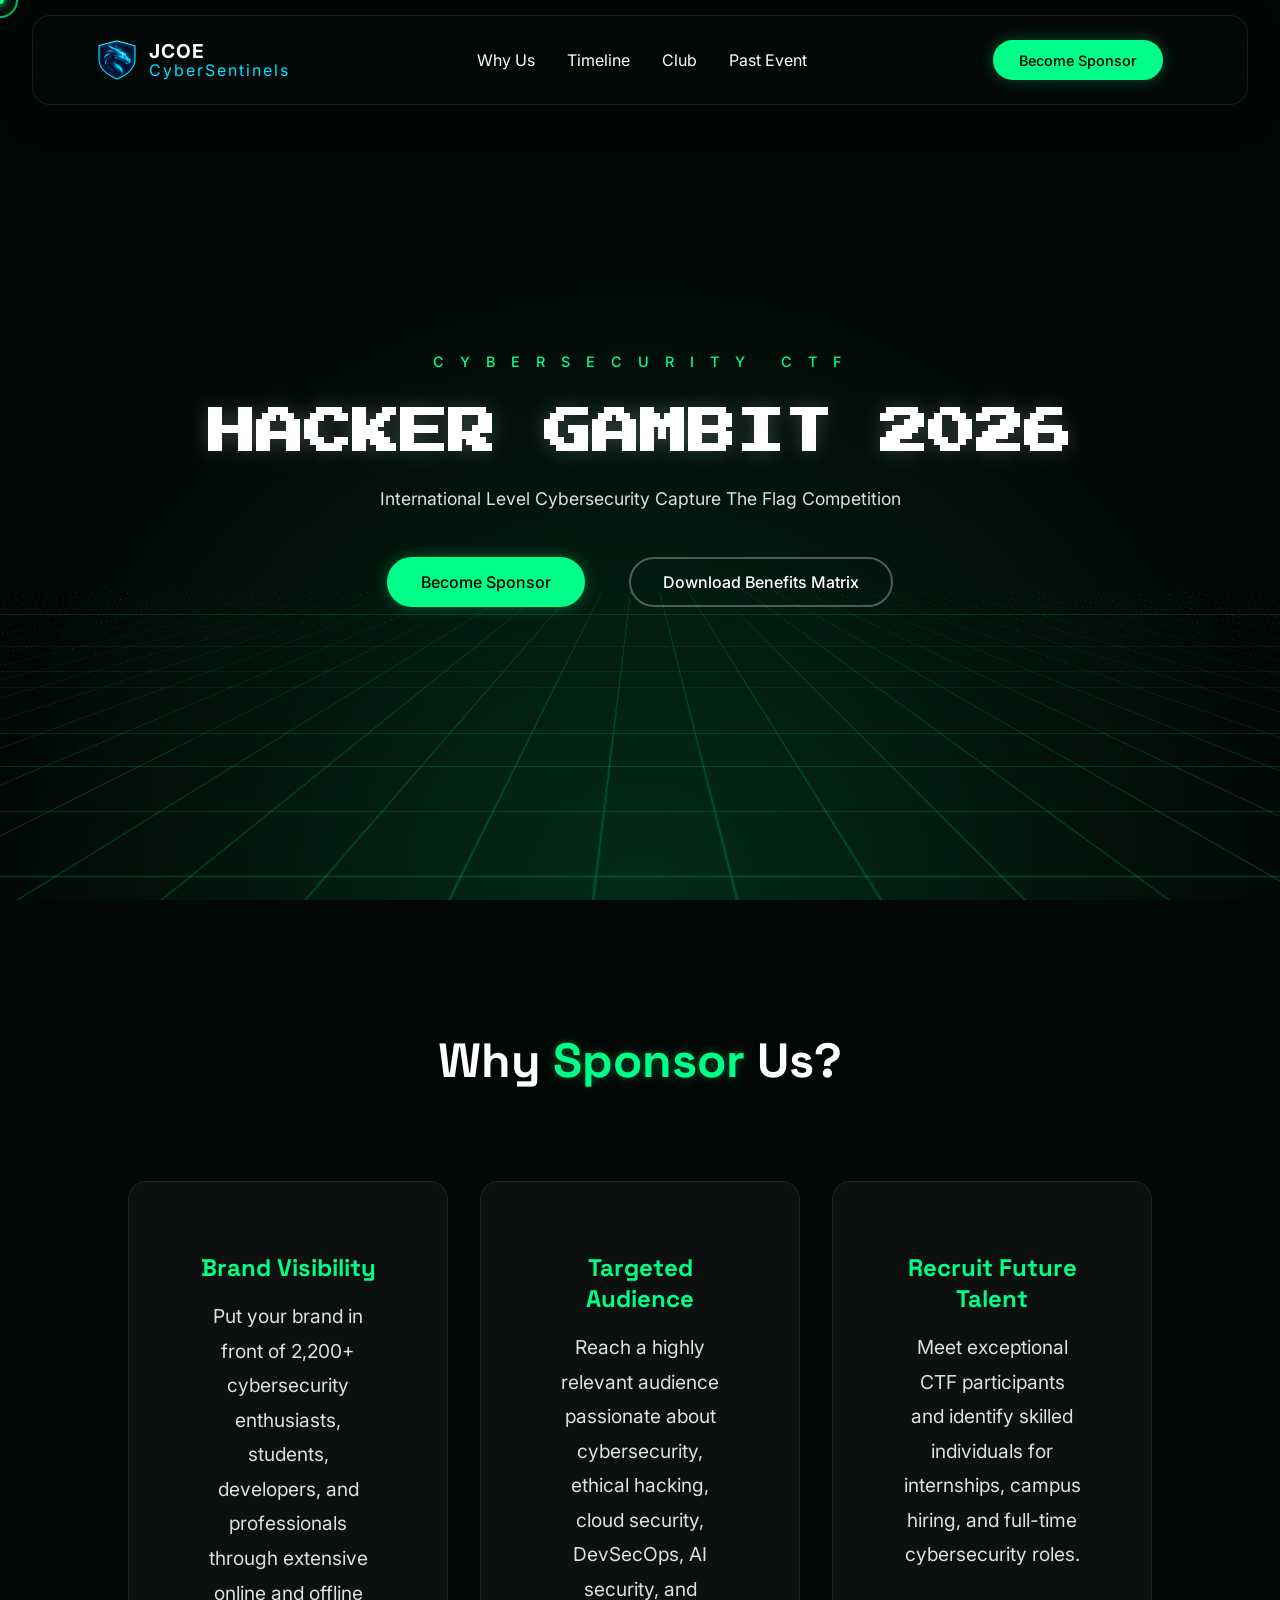
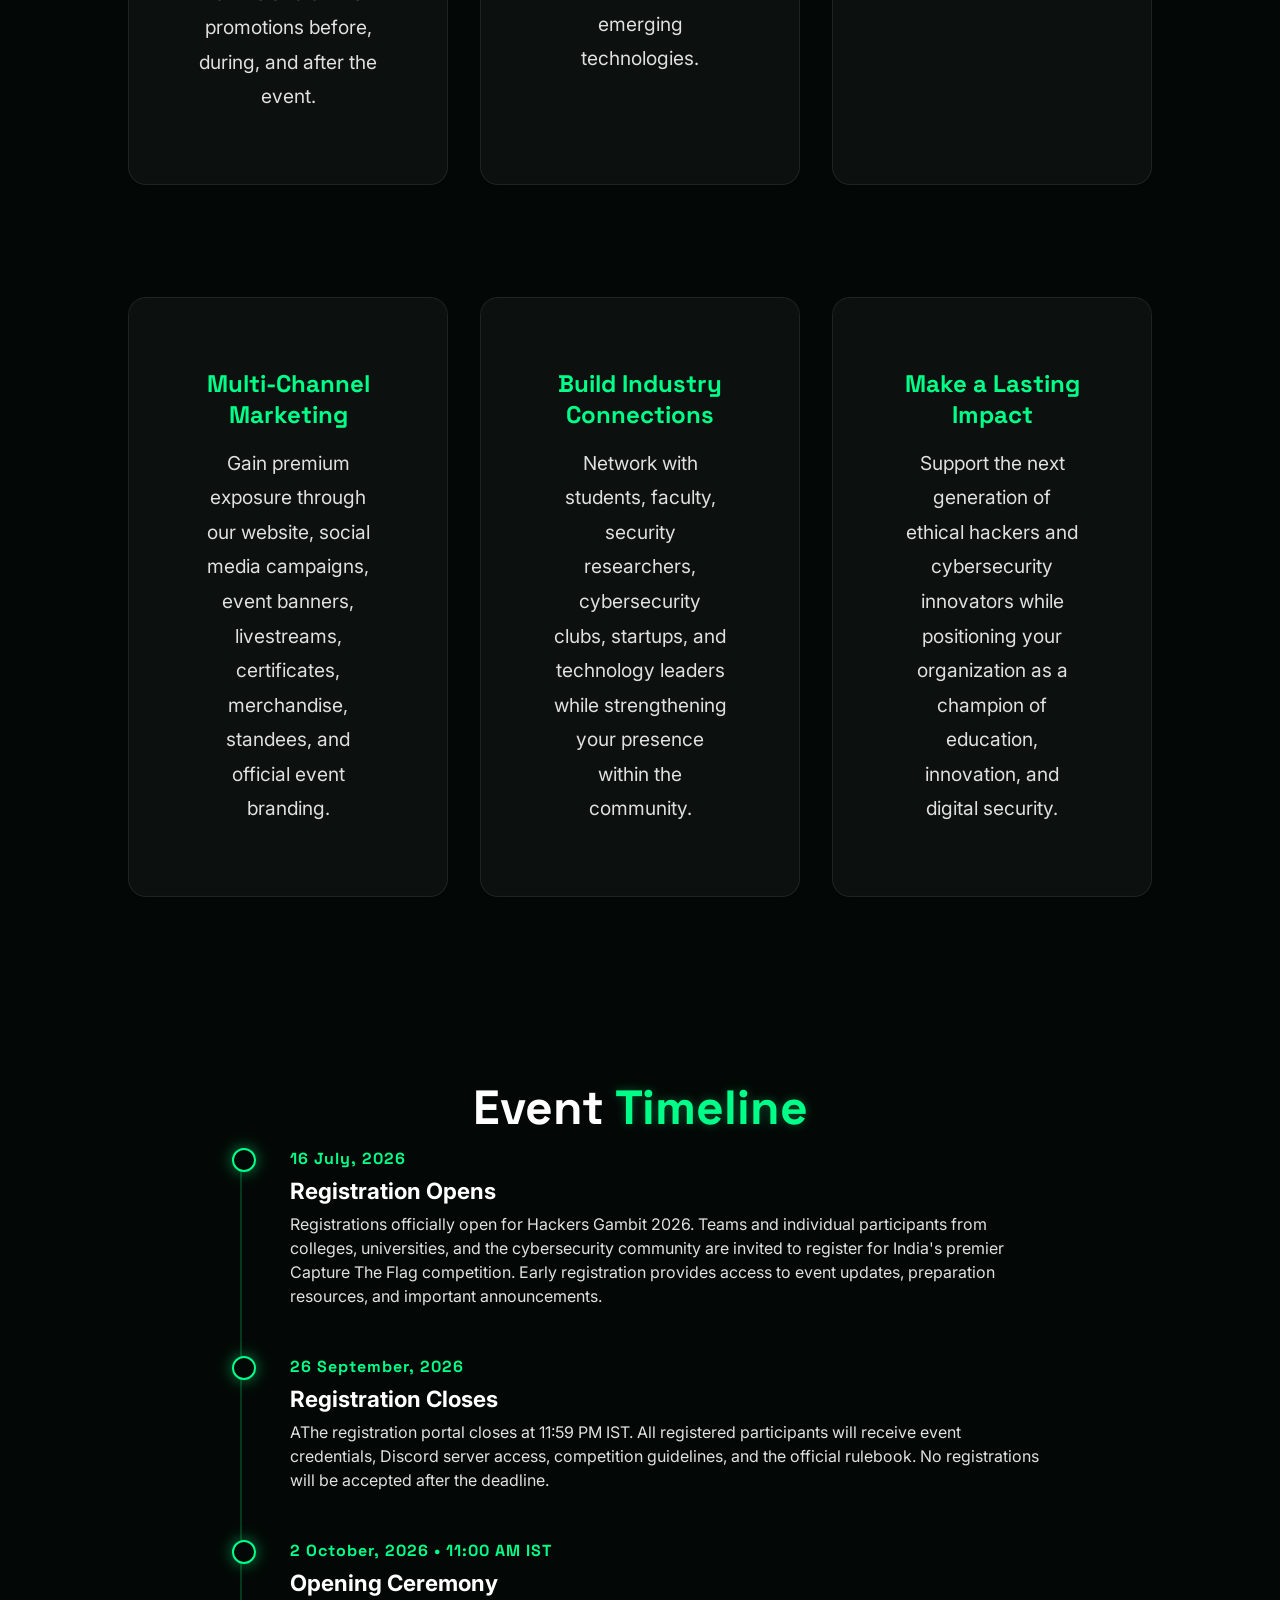
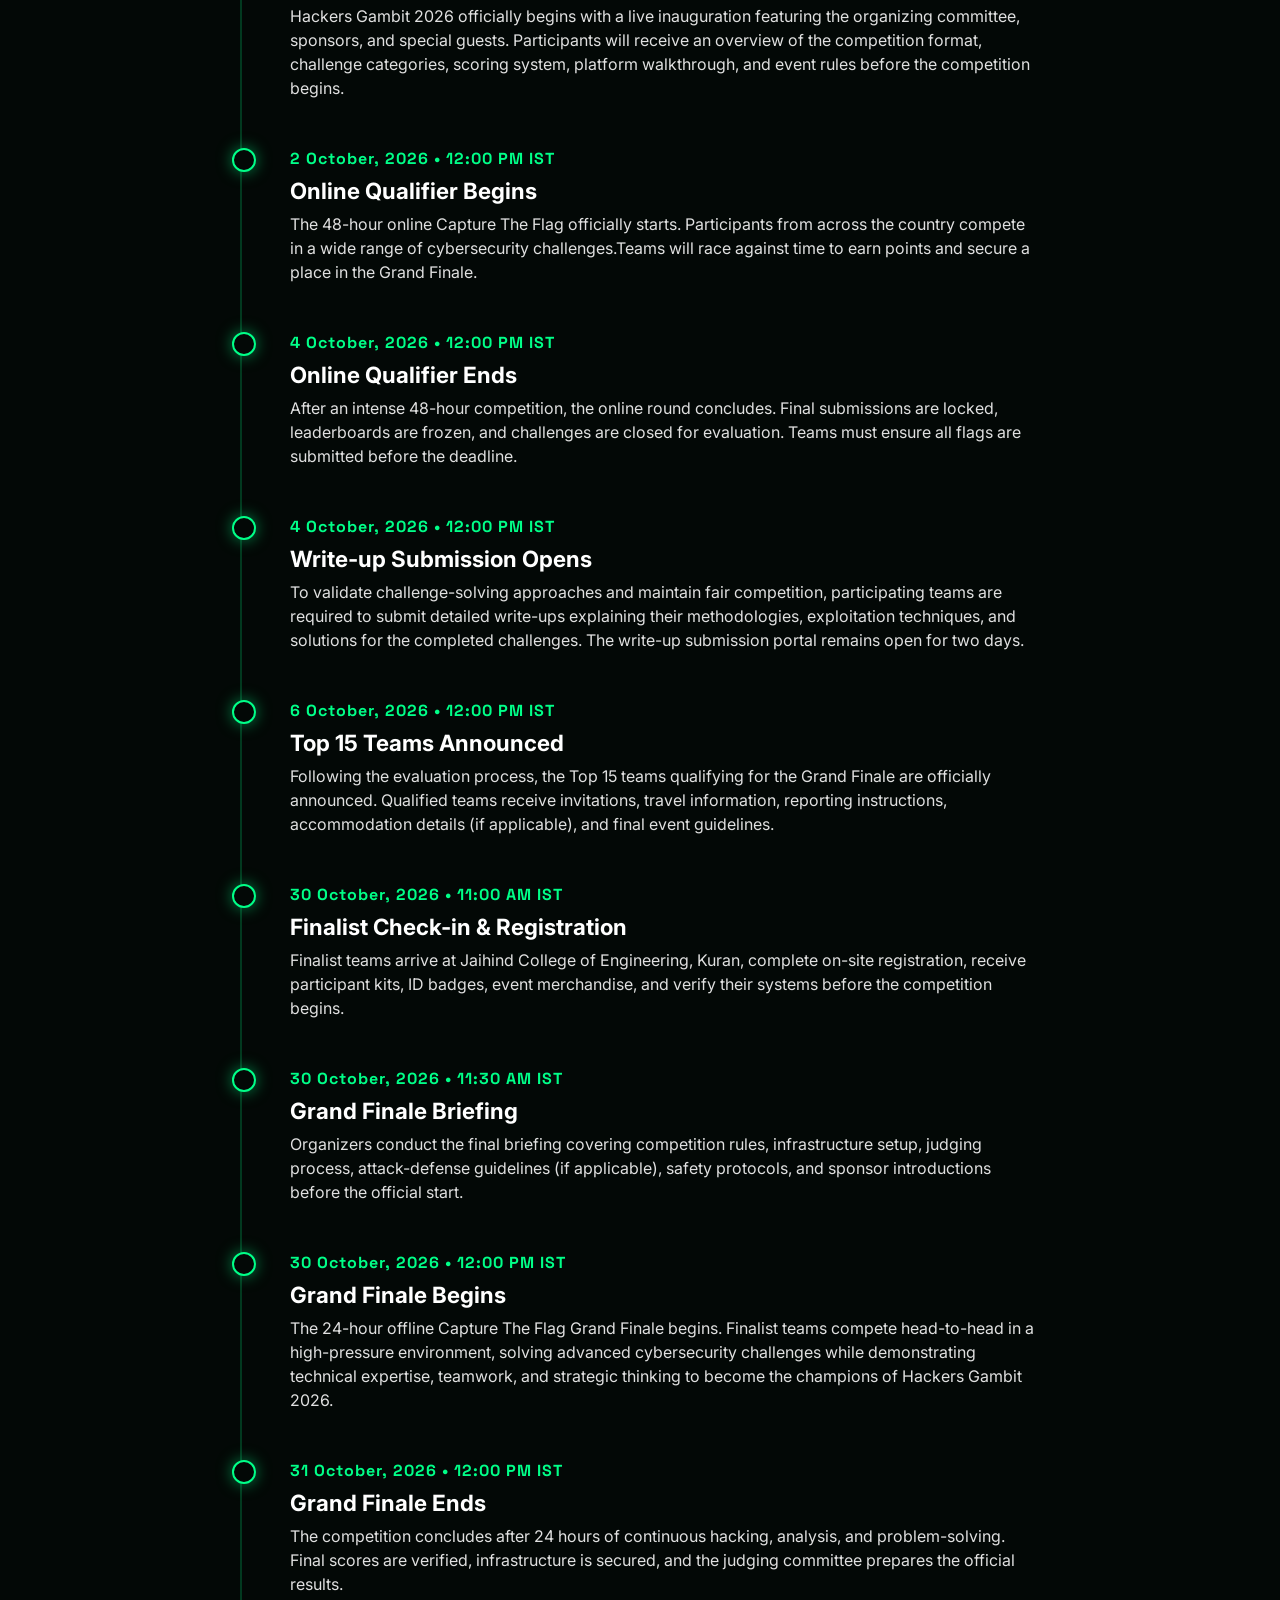
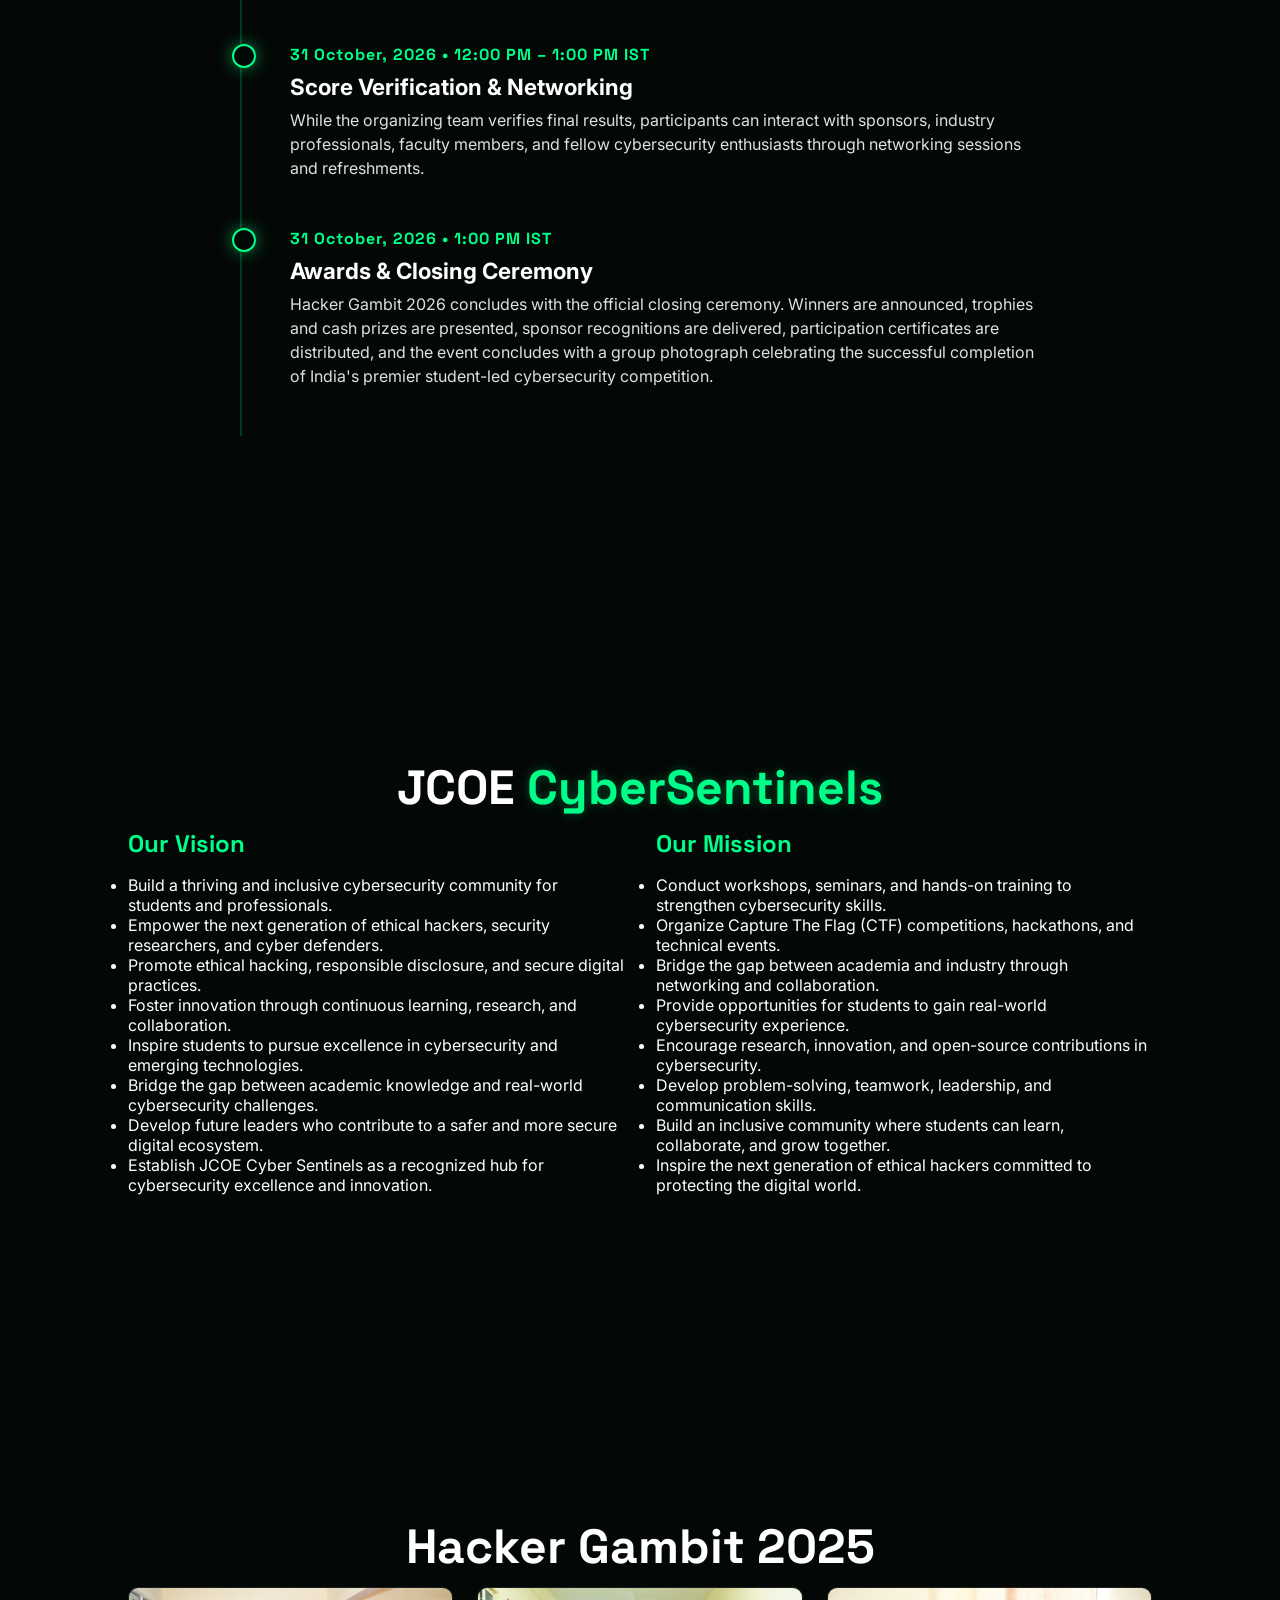
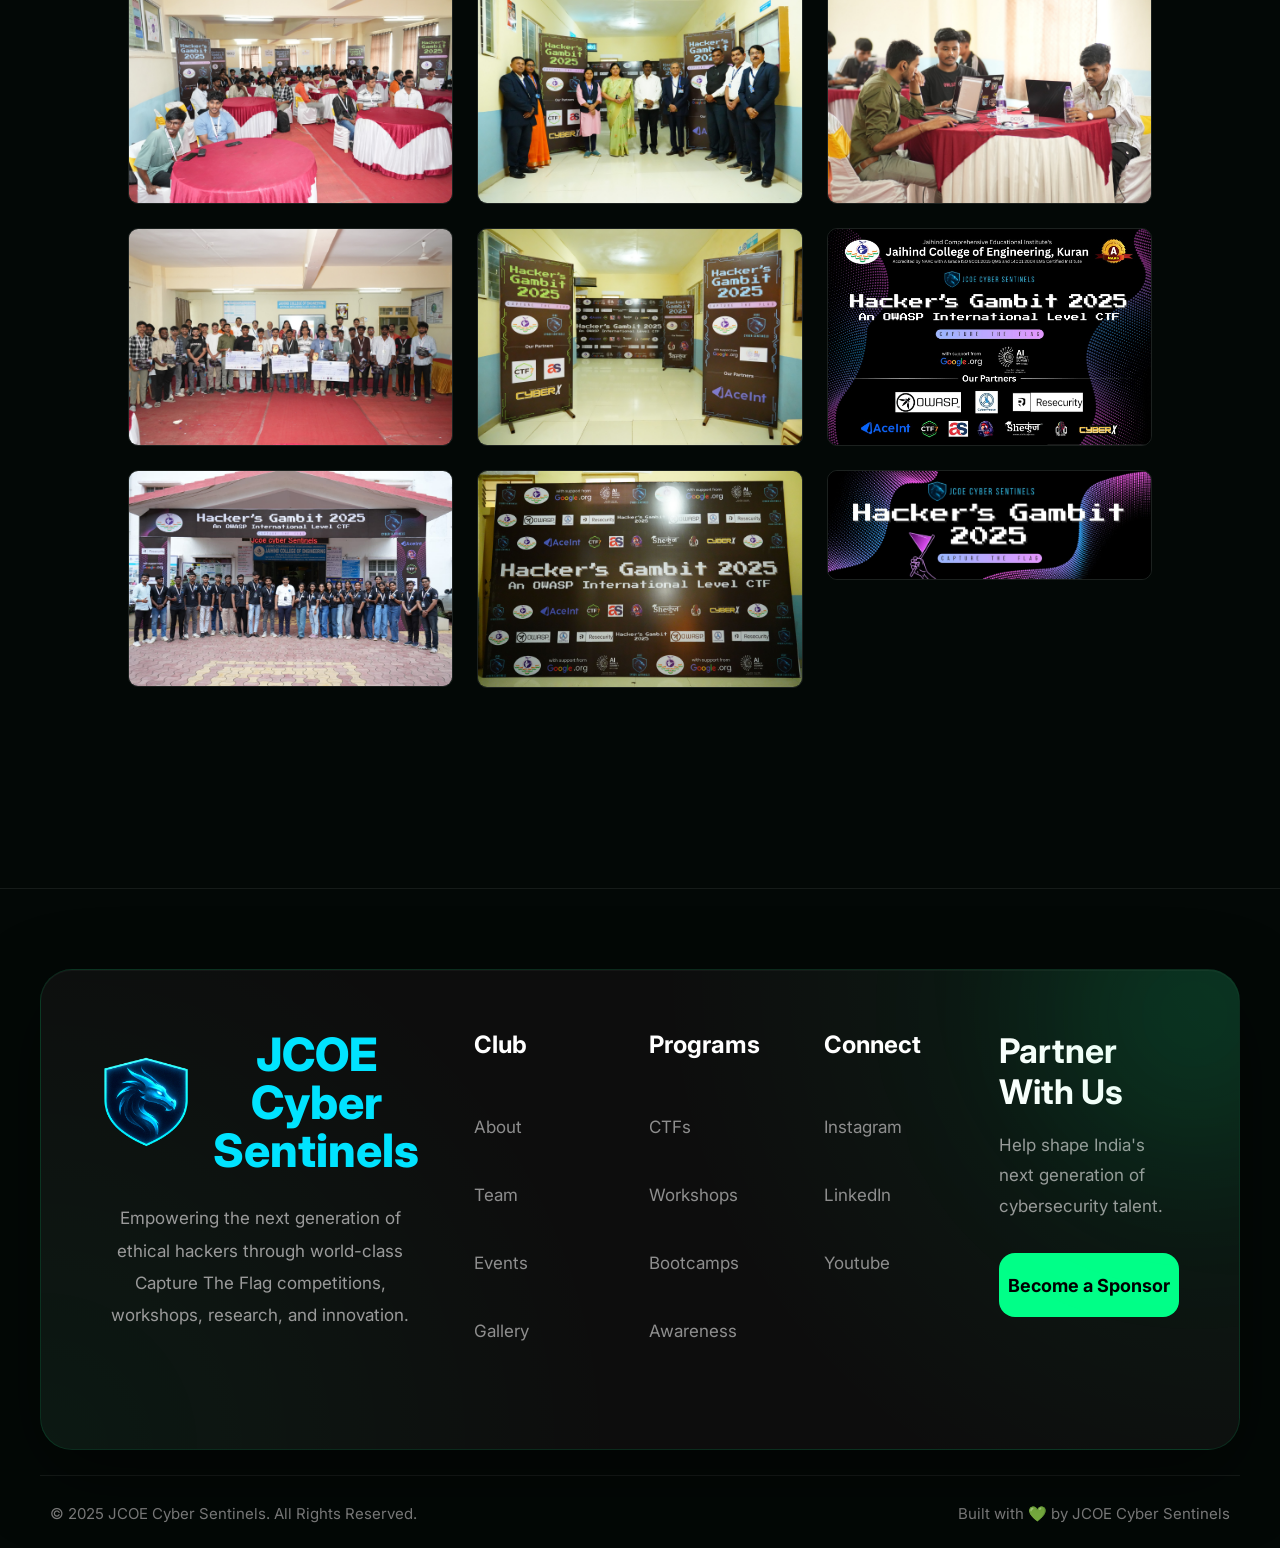
==== commit eb4f7ebe: "index.html" ====
--- a/Gambit_website2026/index.html
+++ b/Gambit_website2026/index.html
@@ -96,7 +96,7 @@
         <div class="timeline-container">
 
             <div class="timeline-item">
-                <div class="timeline-date">11 July, 2026</div>
+                <div class="timeline-date">16 July, 2026</div>
                 <div class="timeline-content">
                     <h3>Registration Opens</h3>
                     <p>Registrations officially open for Hackers Gambit 2026. Teams and individual participants from colleges, universities, and the cybersecurity community are invited to register for India's premier Capture The Flag competition. Early registration provides access to event updates, preparation resources, and important announcements.</p>
@@ -270,7 +270,7 @@
                 <div class="masonry-overlay">Sponsor Networking Floor</div>
             </div>
             <div class="masonry-item">
-                <img src="assets/event photo/DSC08816 (1).jpg" alt="Sponsor">
+                <img src="assets/event photo/DSC08816 (1).jpg" alt="Sponsor">
                 <div class="masonry-overlay">Sponsor Networking Floor</div>
             </div>
 
@@ -401,4 +401,4 @@
 <div class="cursor-ring"></div>
 <script src="script.js"></script>
 </body>
-</html>
+</html>
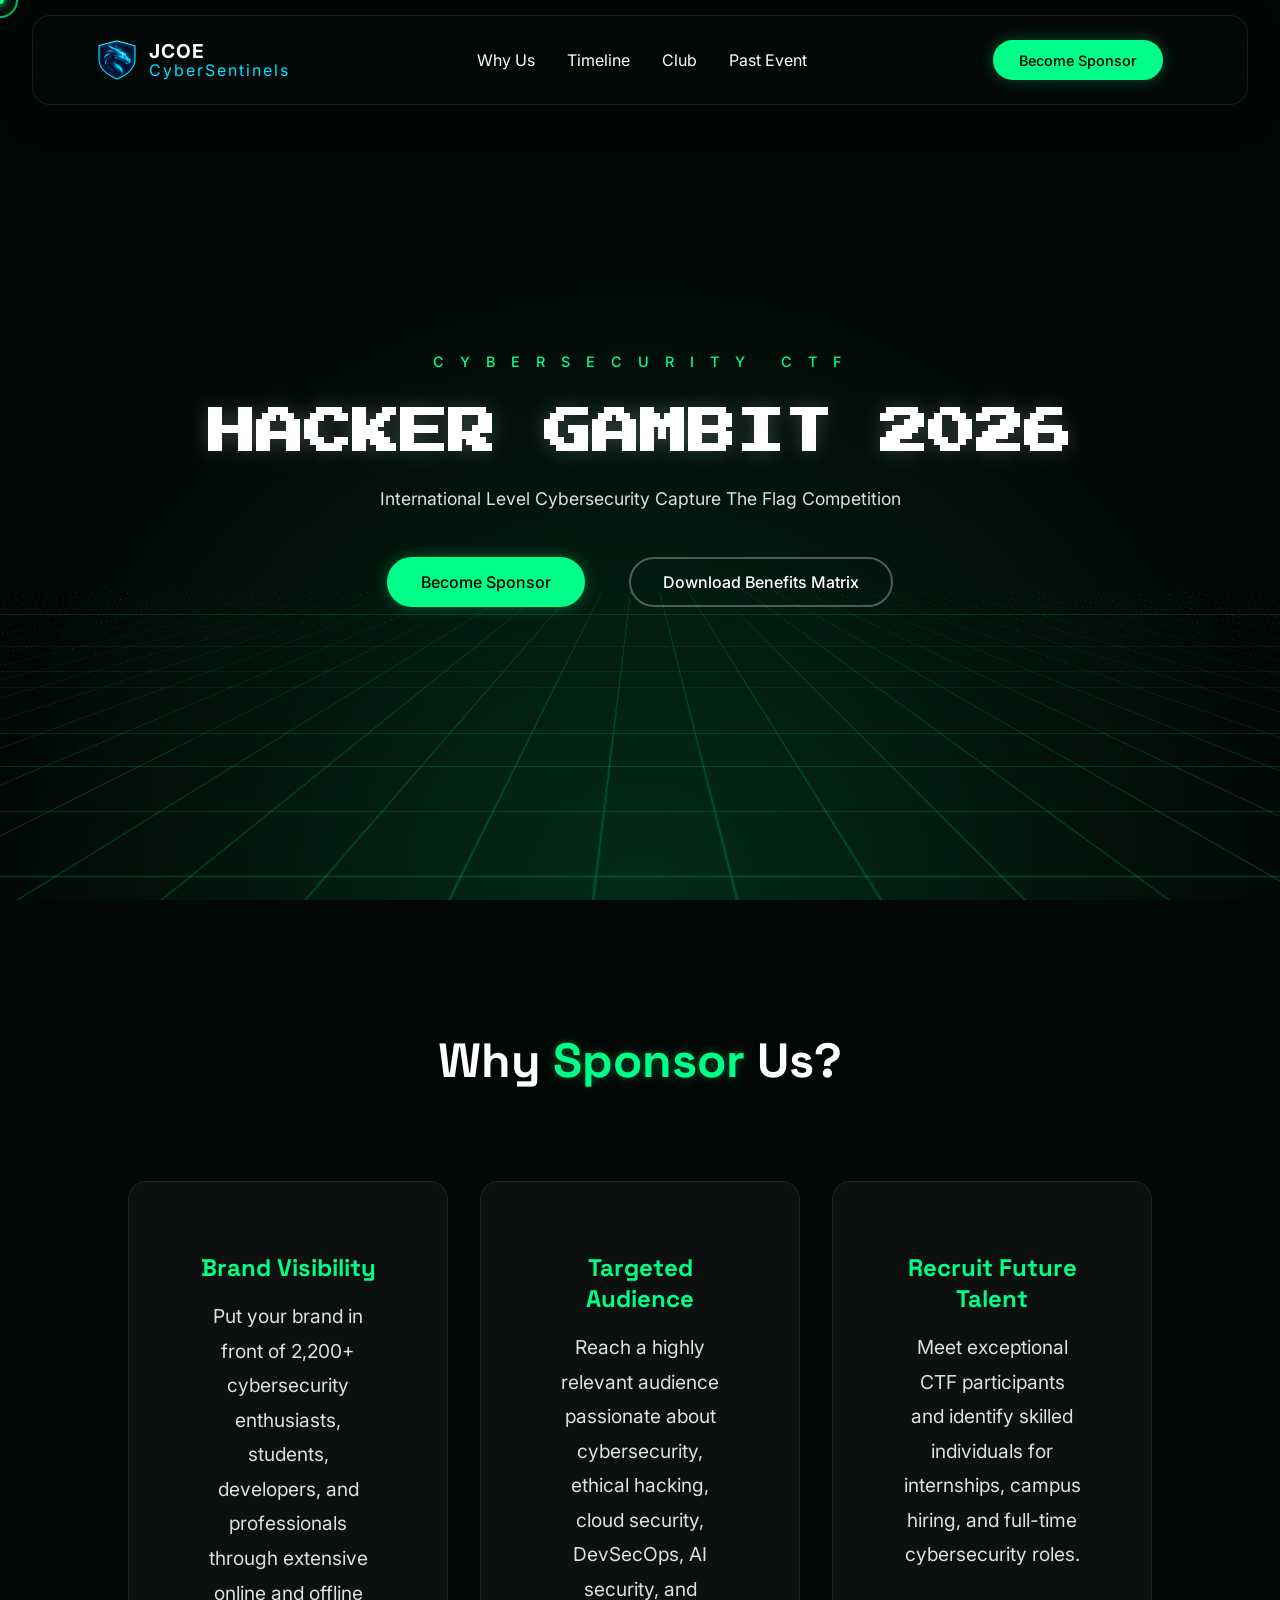
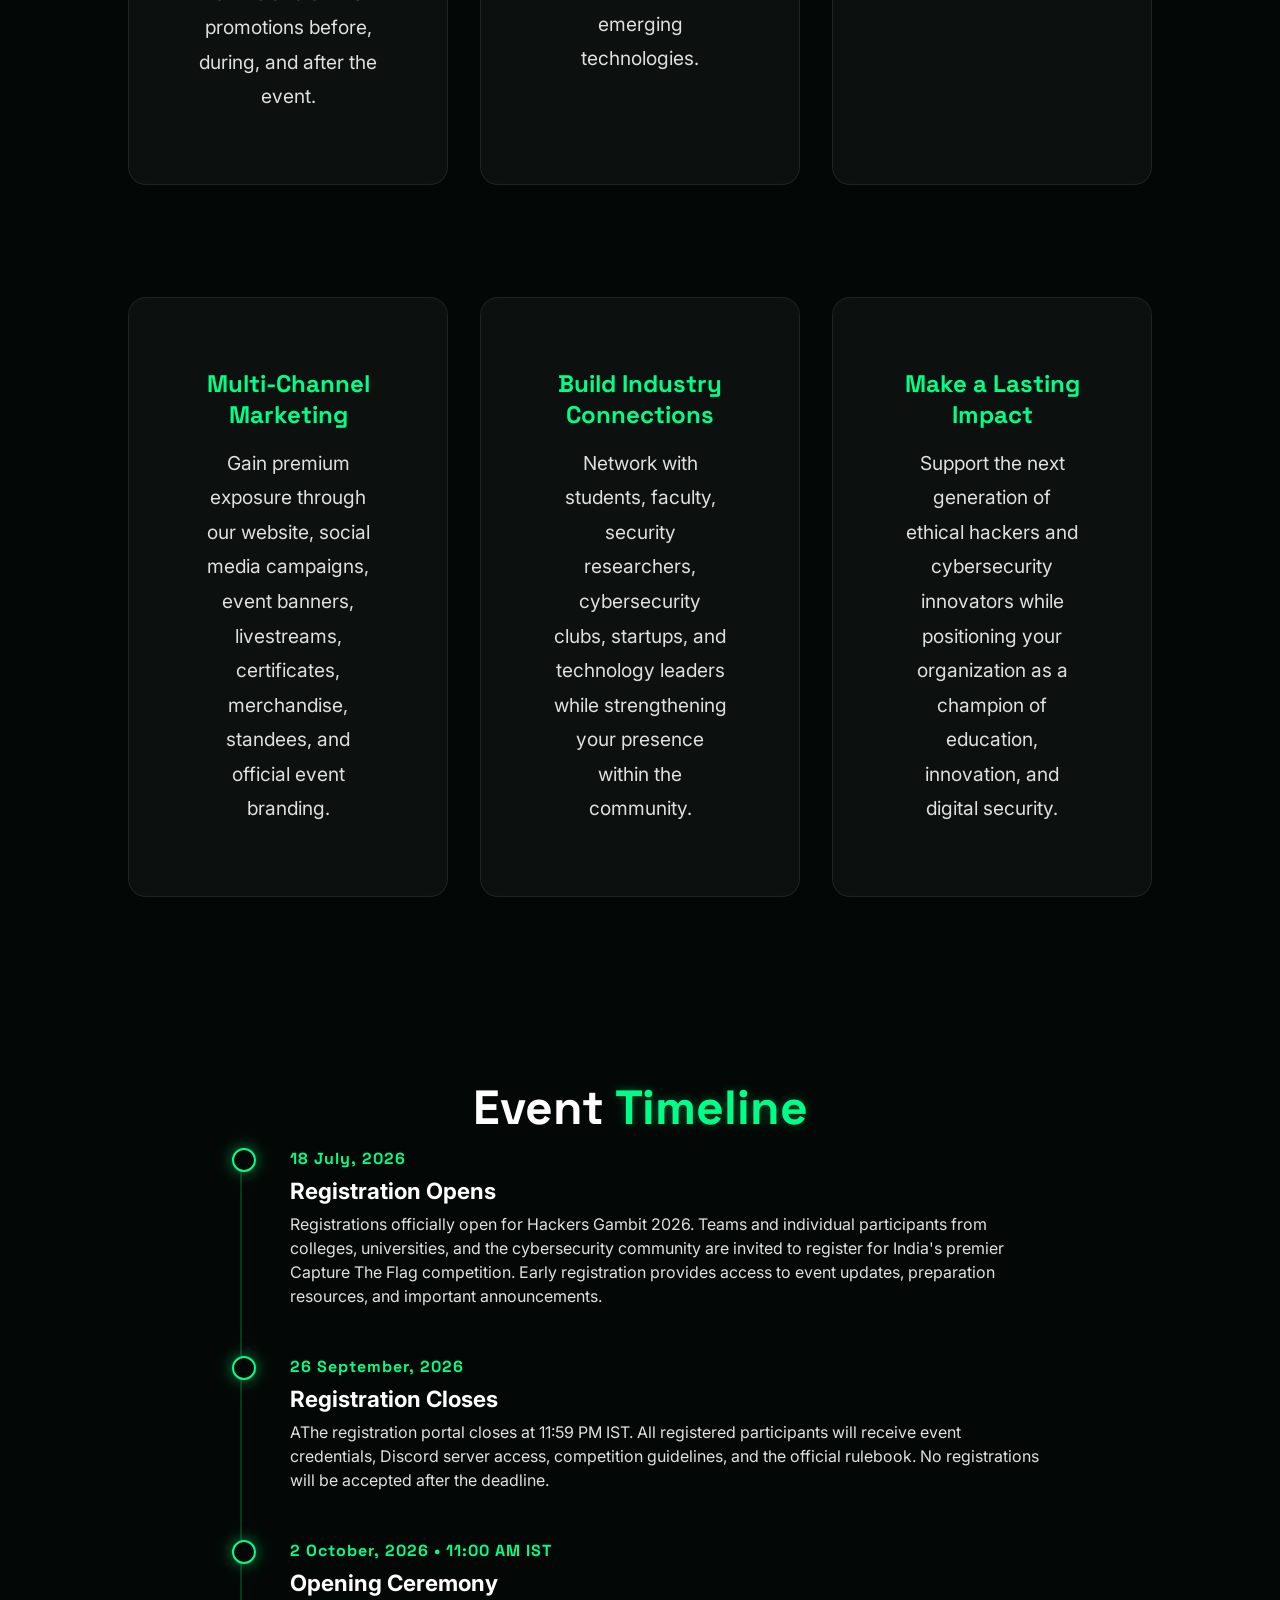
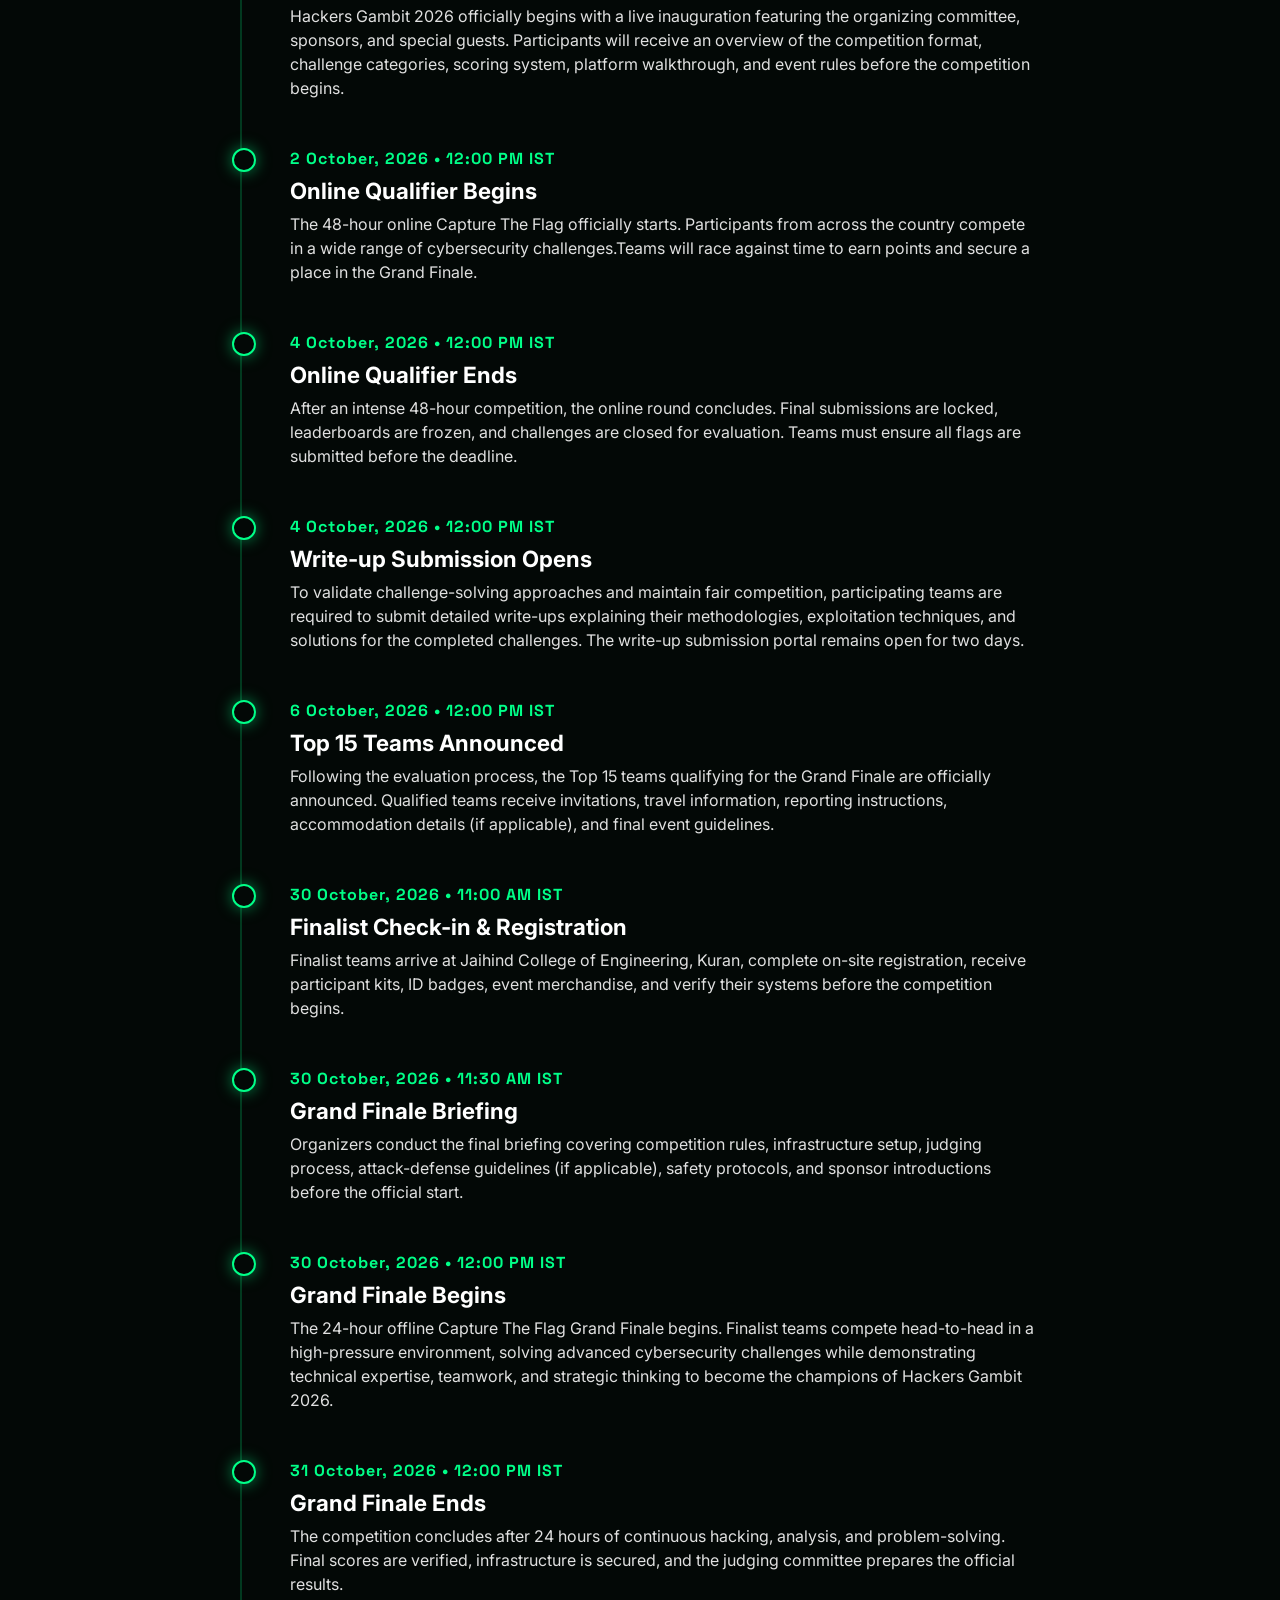
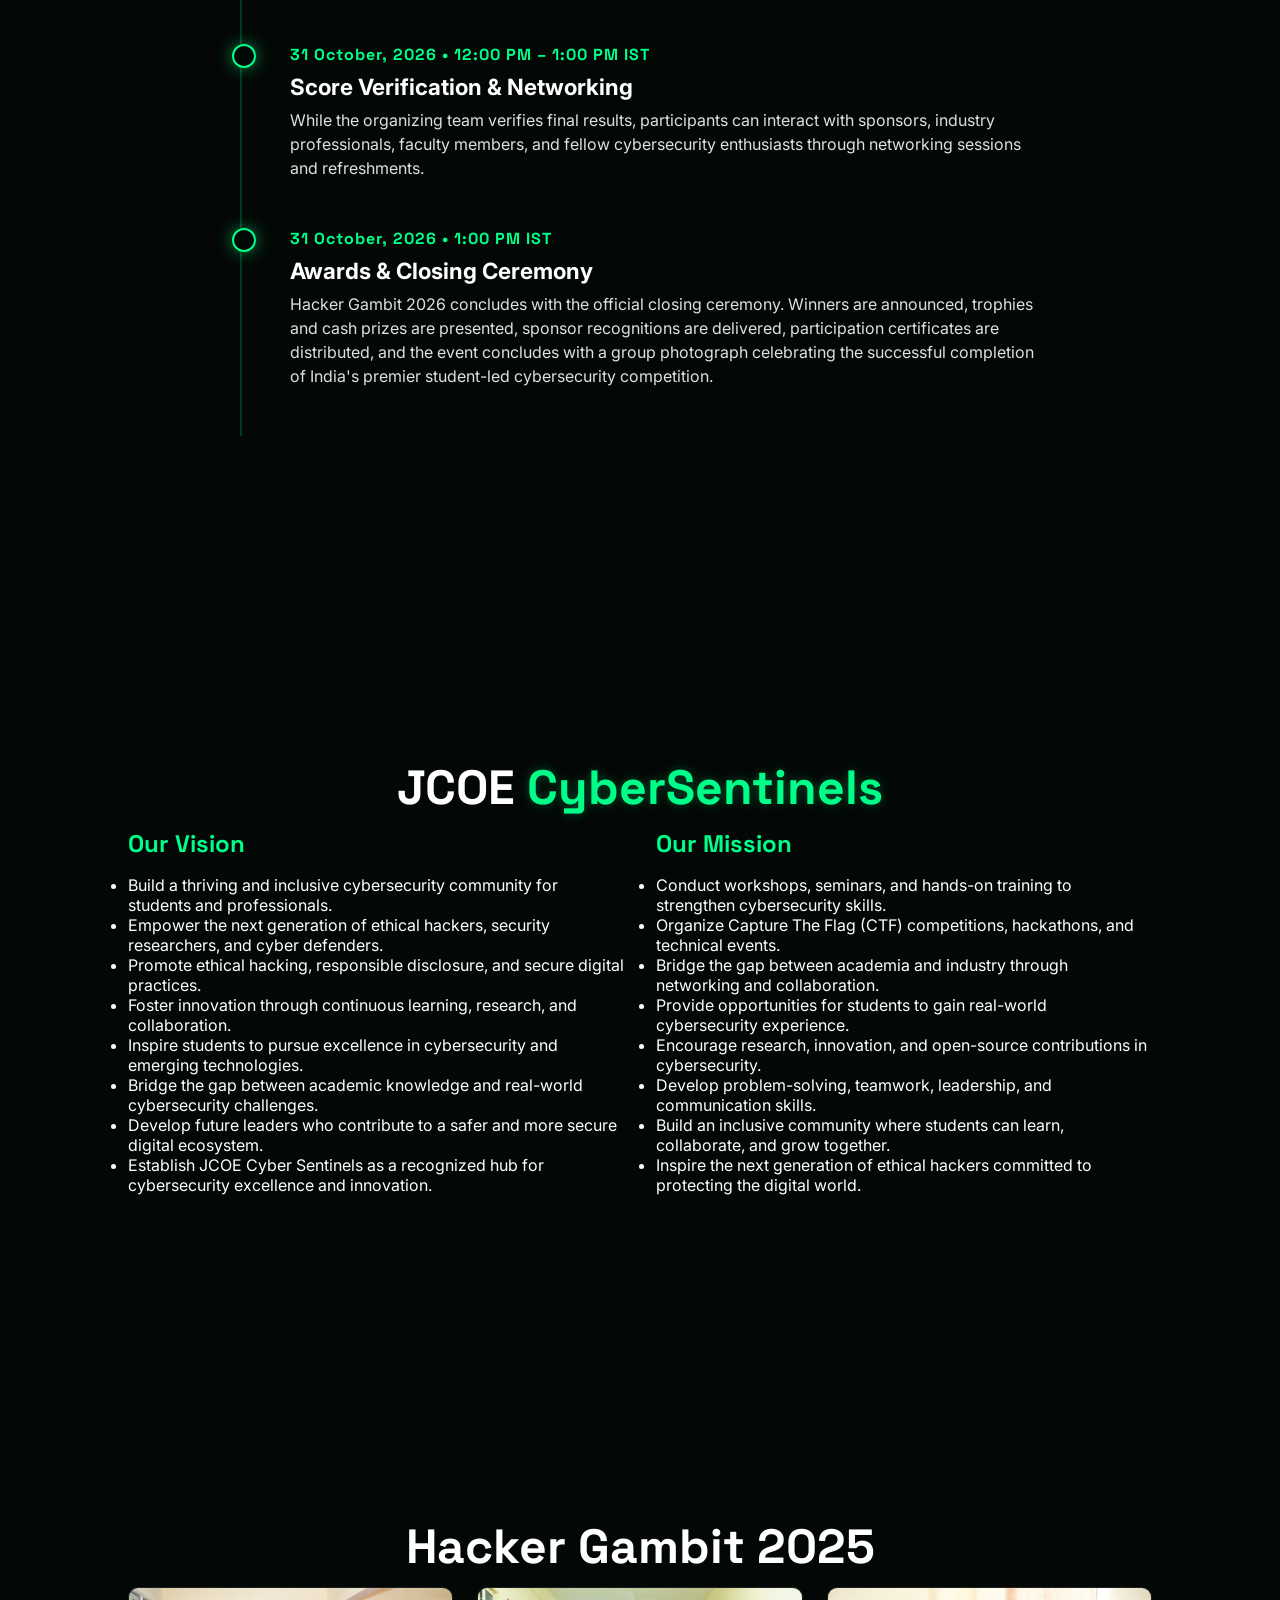
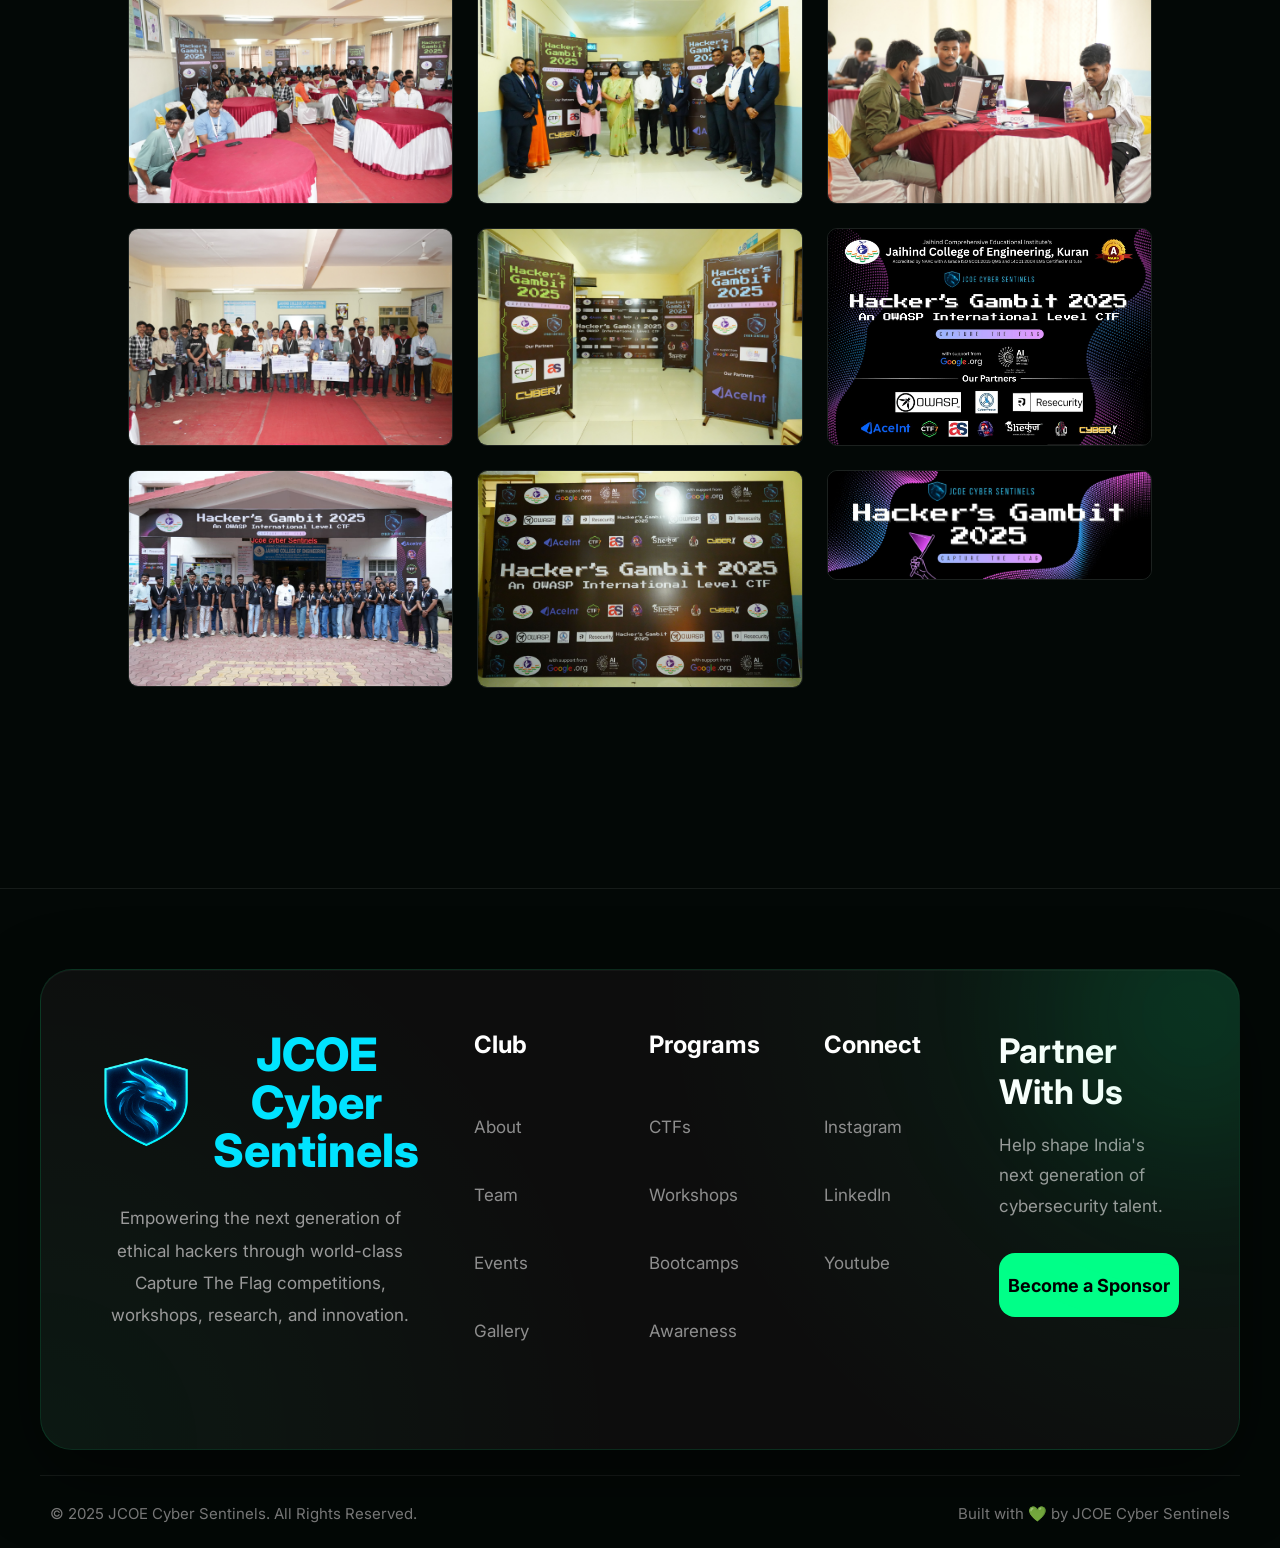
==== commit ee3945bd: "index.html" ====
--- a/Gambit_website2026/index.html
+++ b/Gambit_website2026/index.html
@@ -96,7 +96,7 @@
         <div class="timeline-container">
 
             <div class="timeline-item">
-                <div class="timeline-date">16 July, 2026</div>
+                <div class="timeline-date">18 July, 2026</div>
                 <div class="timeline-content">
                     <h3>Registration Opens</h3>
                     <p>Registrations officially open for Hackers Gambit 2026. Teams and individual participants from colleges, universities, and the cybersecurity community are invited to register for India's premier Capture The Flag competition. Early registration provides access to event updates, preparation resources, and important announcements.</p>
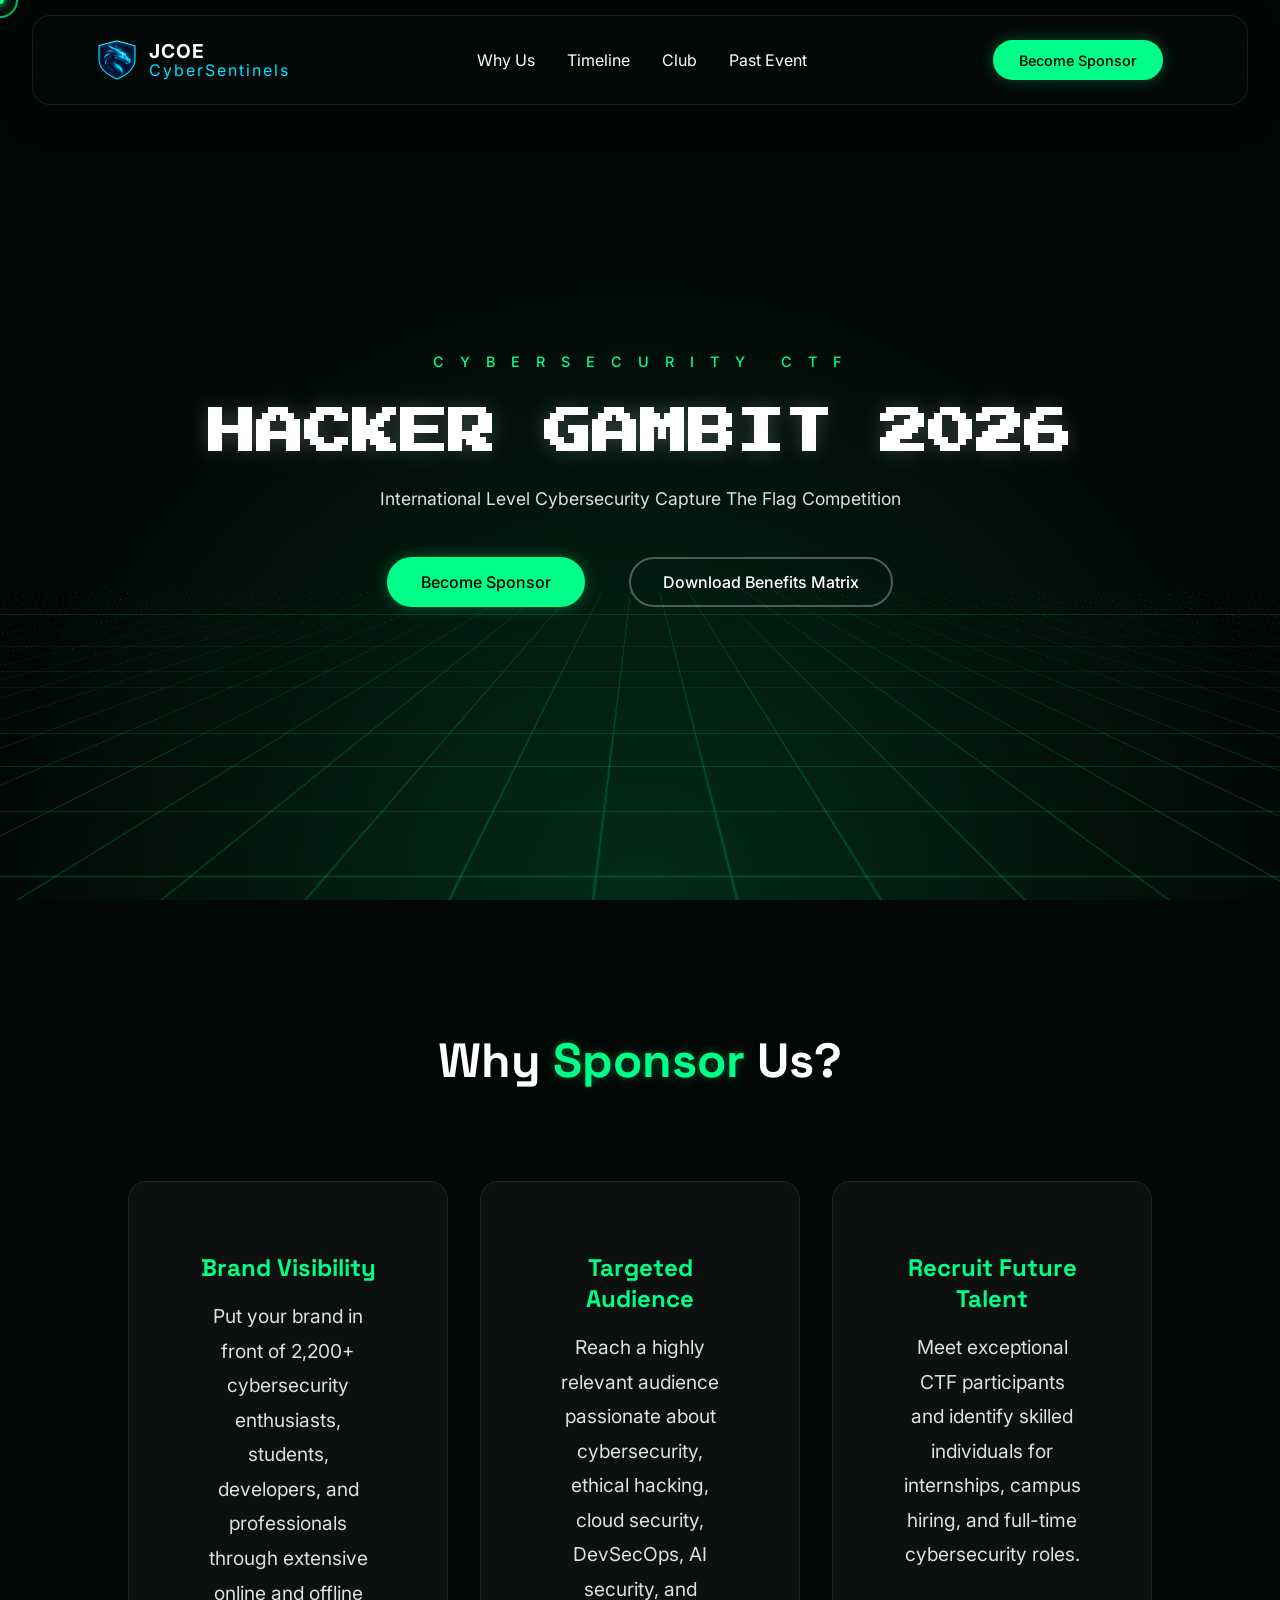
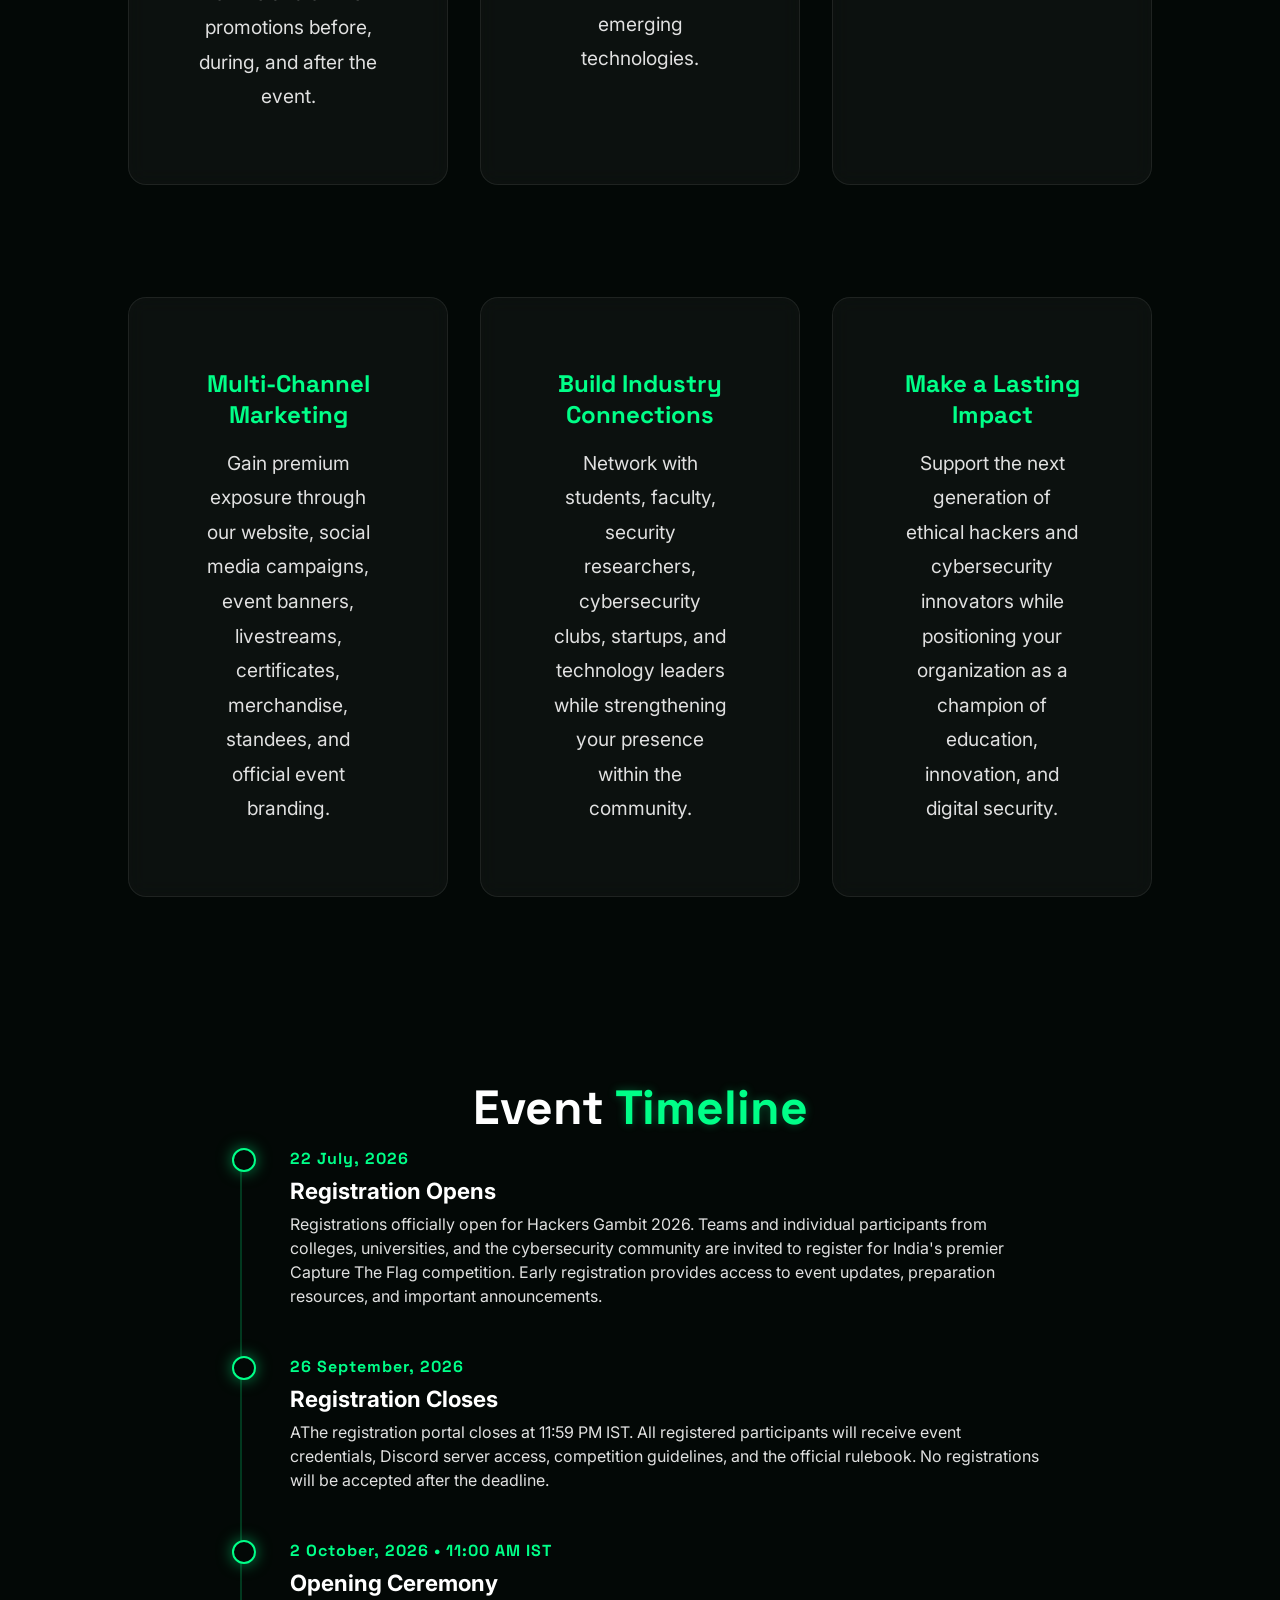
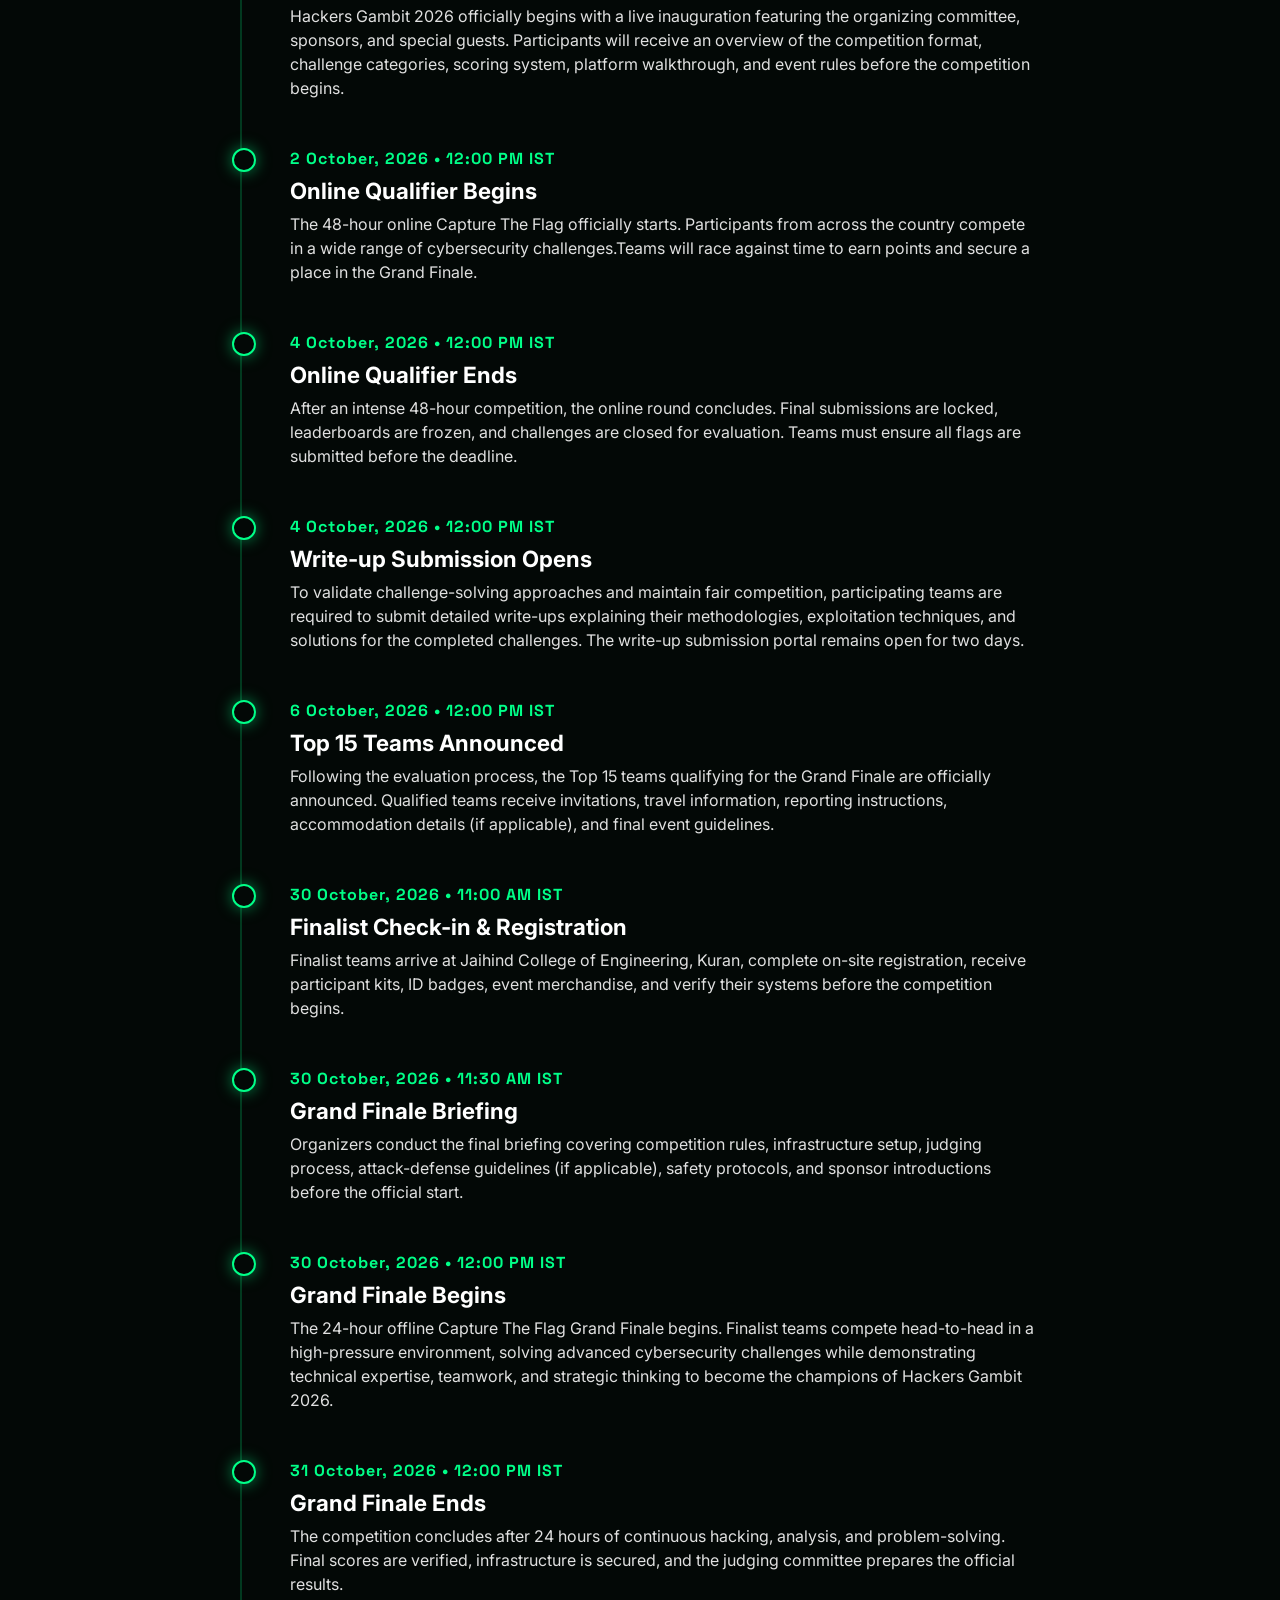
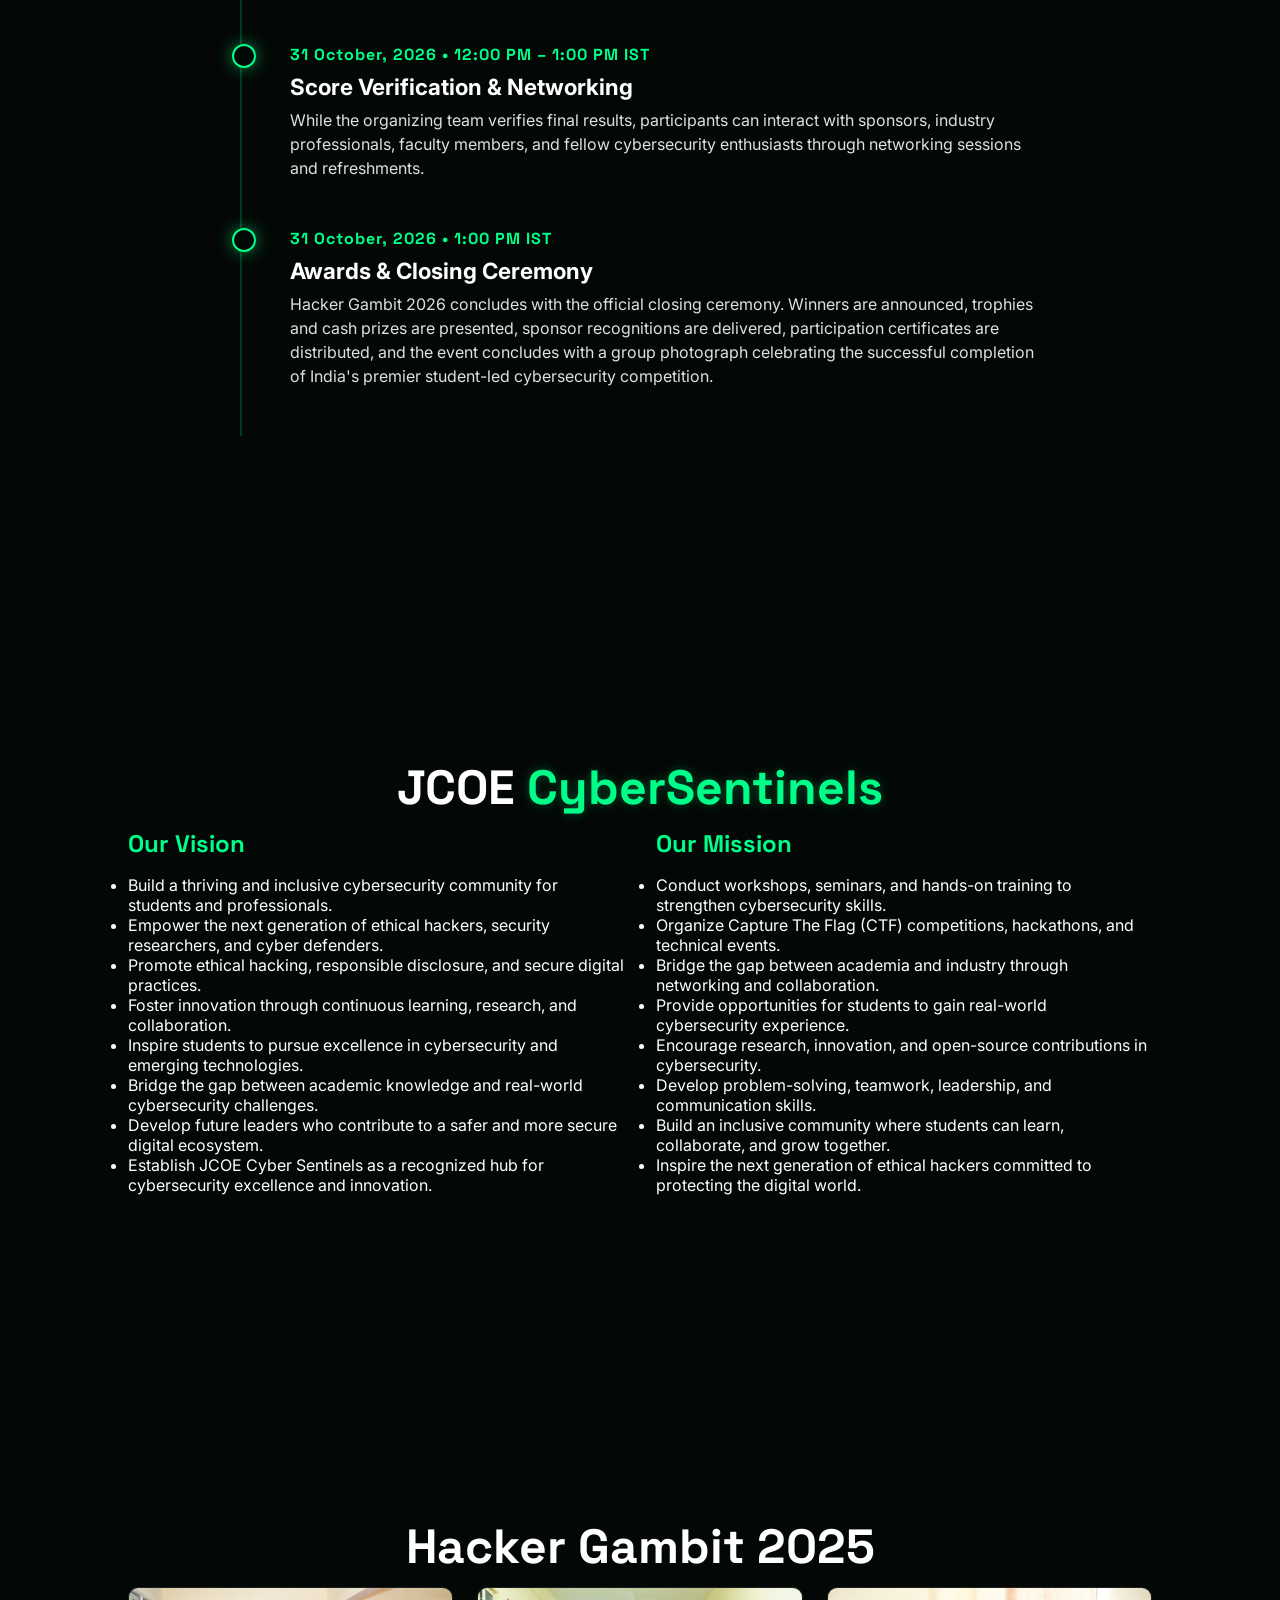
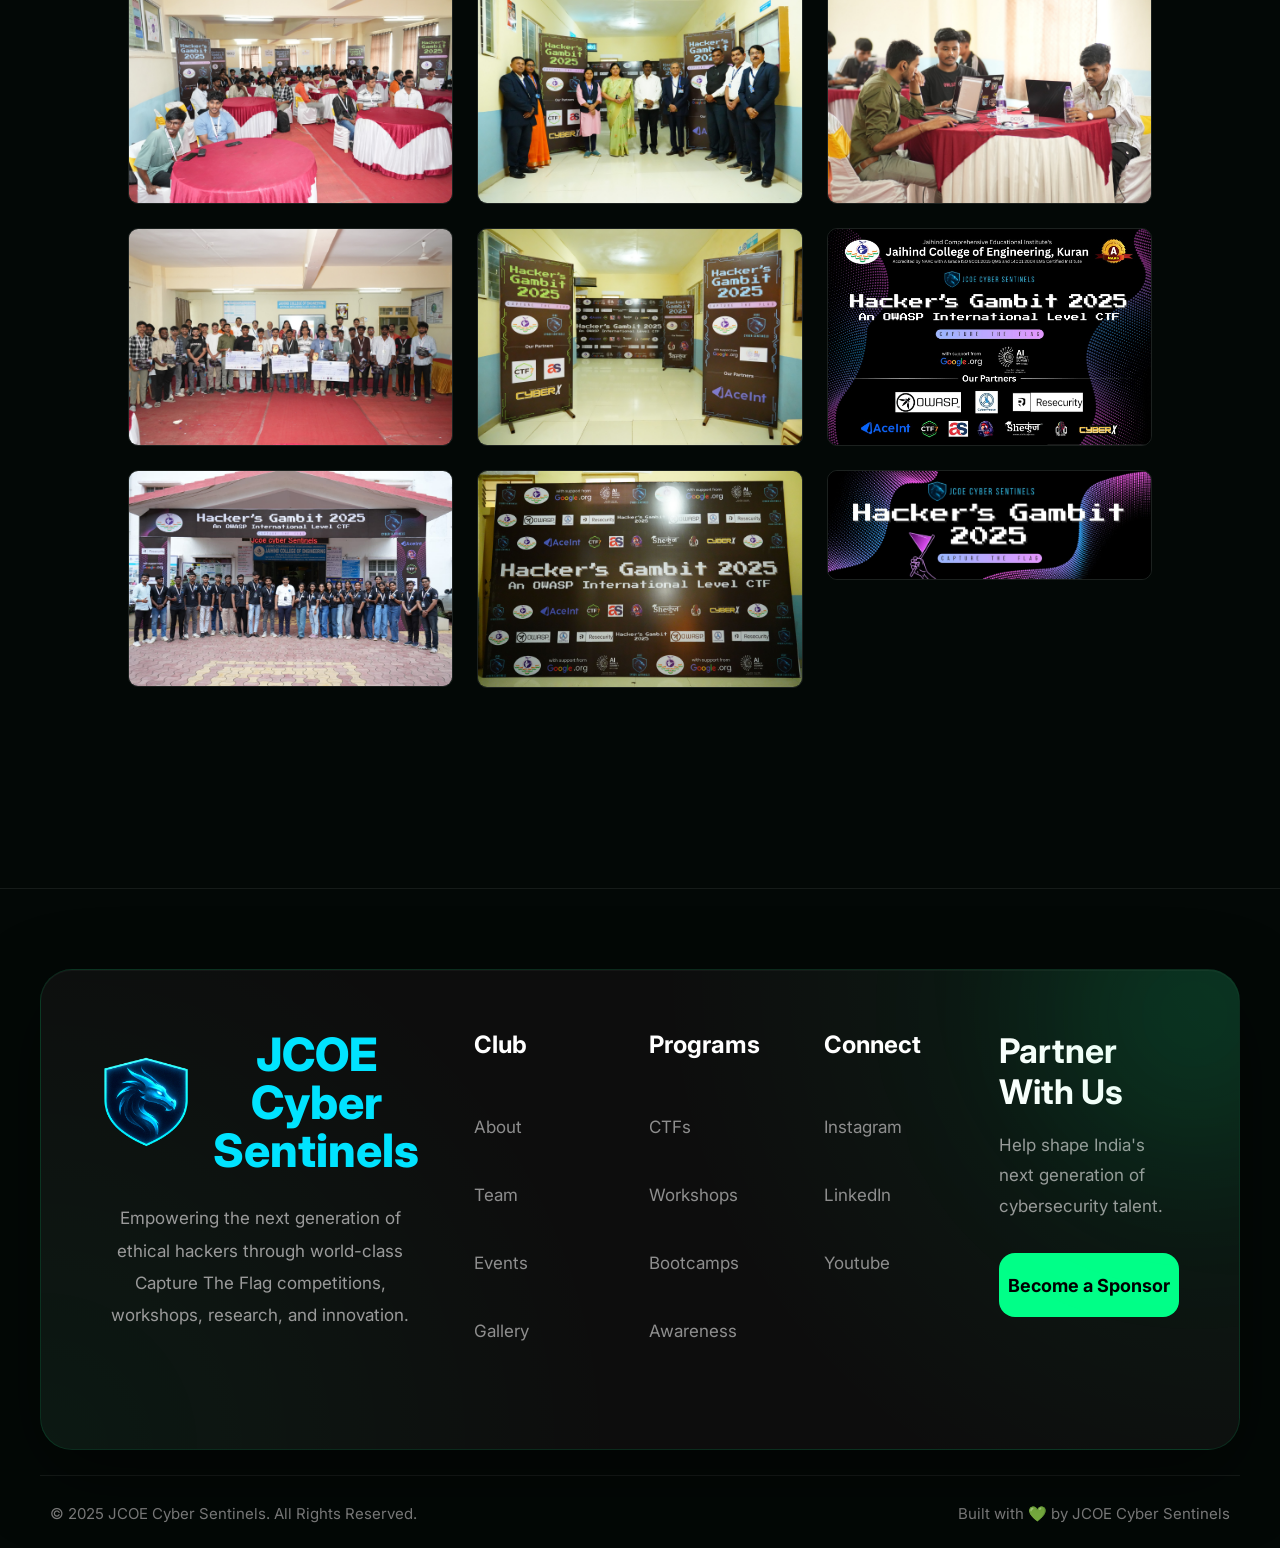
==== commit f537730d: "Update index.html" ====
--- a/Gambit_website2026/index.html
+++ b/Gambit_website2026/index.html
@@ -96,7 +96,7 @@
         <div class="timeline-container">
 
             <div class="timeline-item">
-                <div class="timeline-date">18 July, 2026</div>
+                <div class="timeline-date">22 July, 2026</div>
                 <div class="timeline-content">
                     <h3>Registration Opens</h3>
                     <p>Registrations officially open for Hackers Gambit 2026. Teams and individual participants from colleges, universities, and the cybersecurity community are invited to register for India's premier Capture The Flag competition. Early registration provides access to event updates, preparation resources, and important announcements.</p>
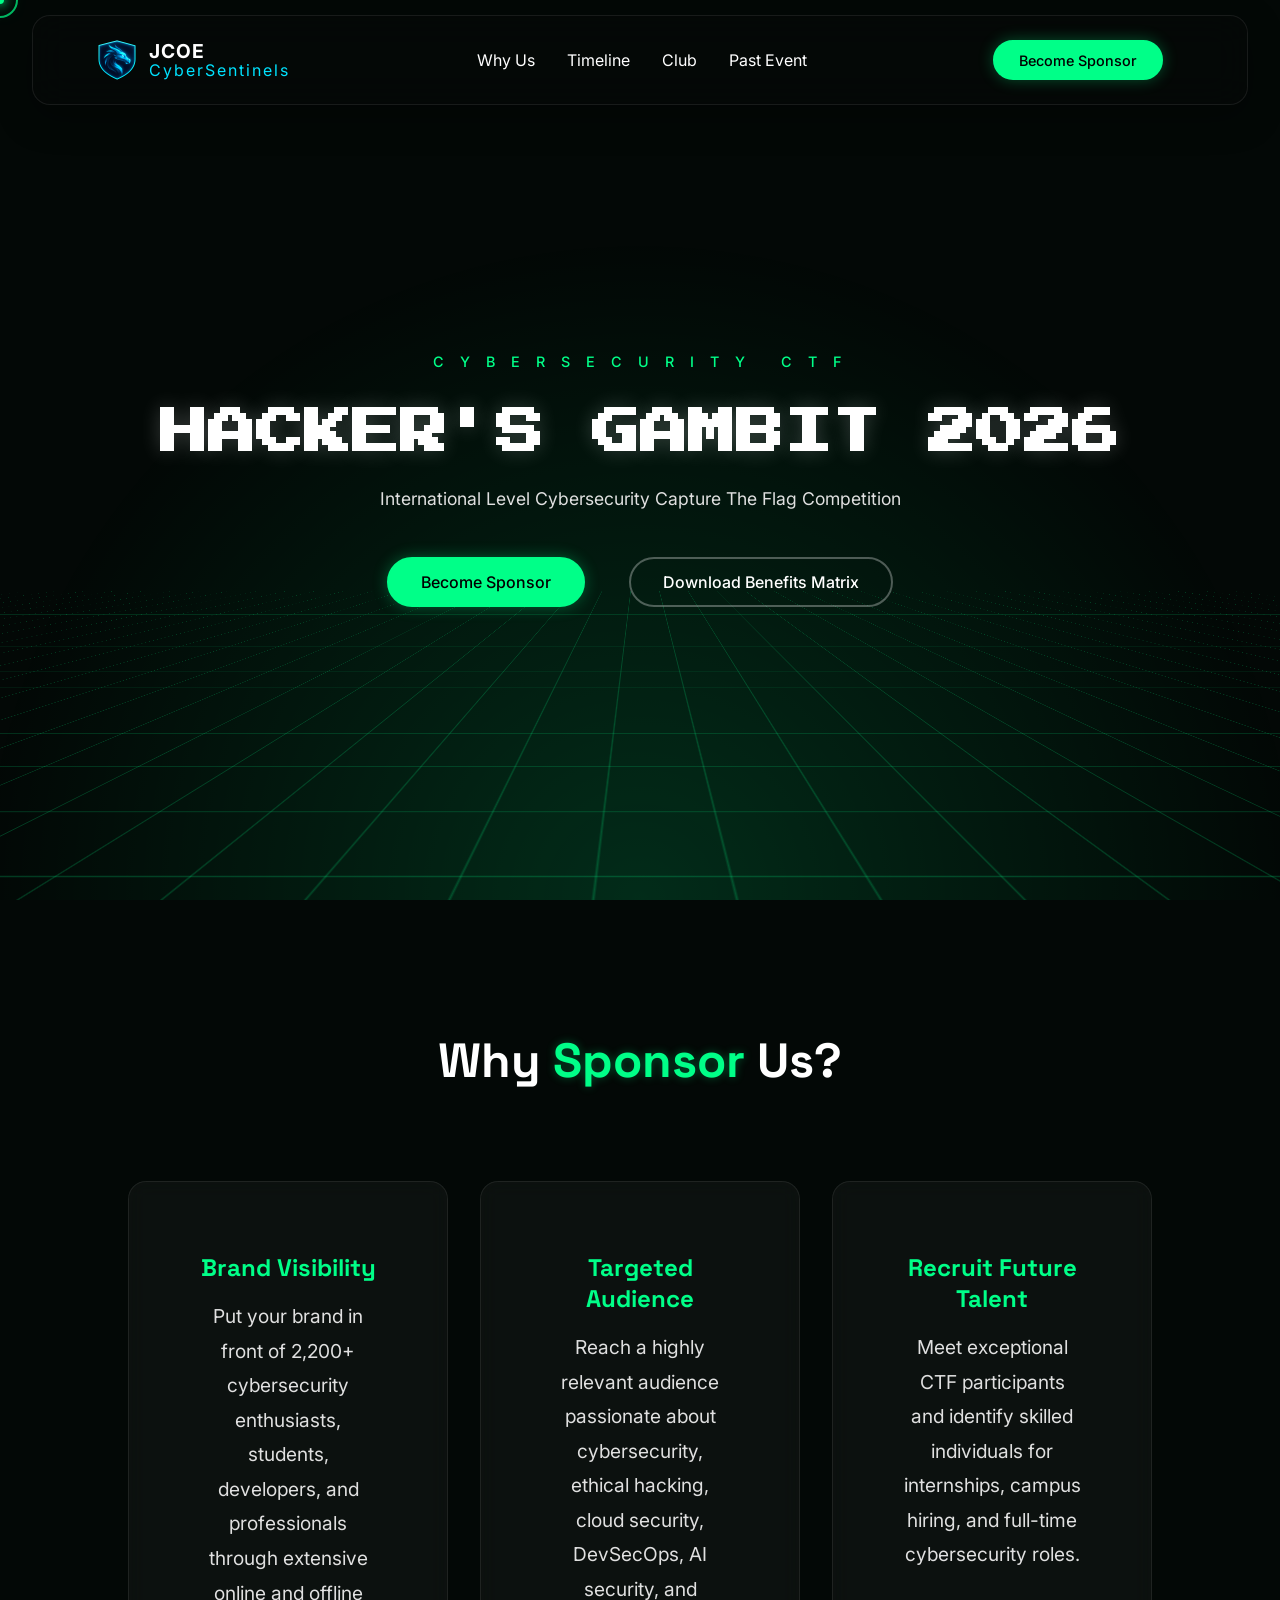
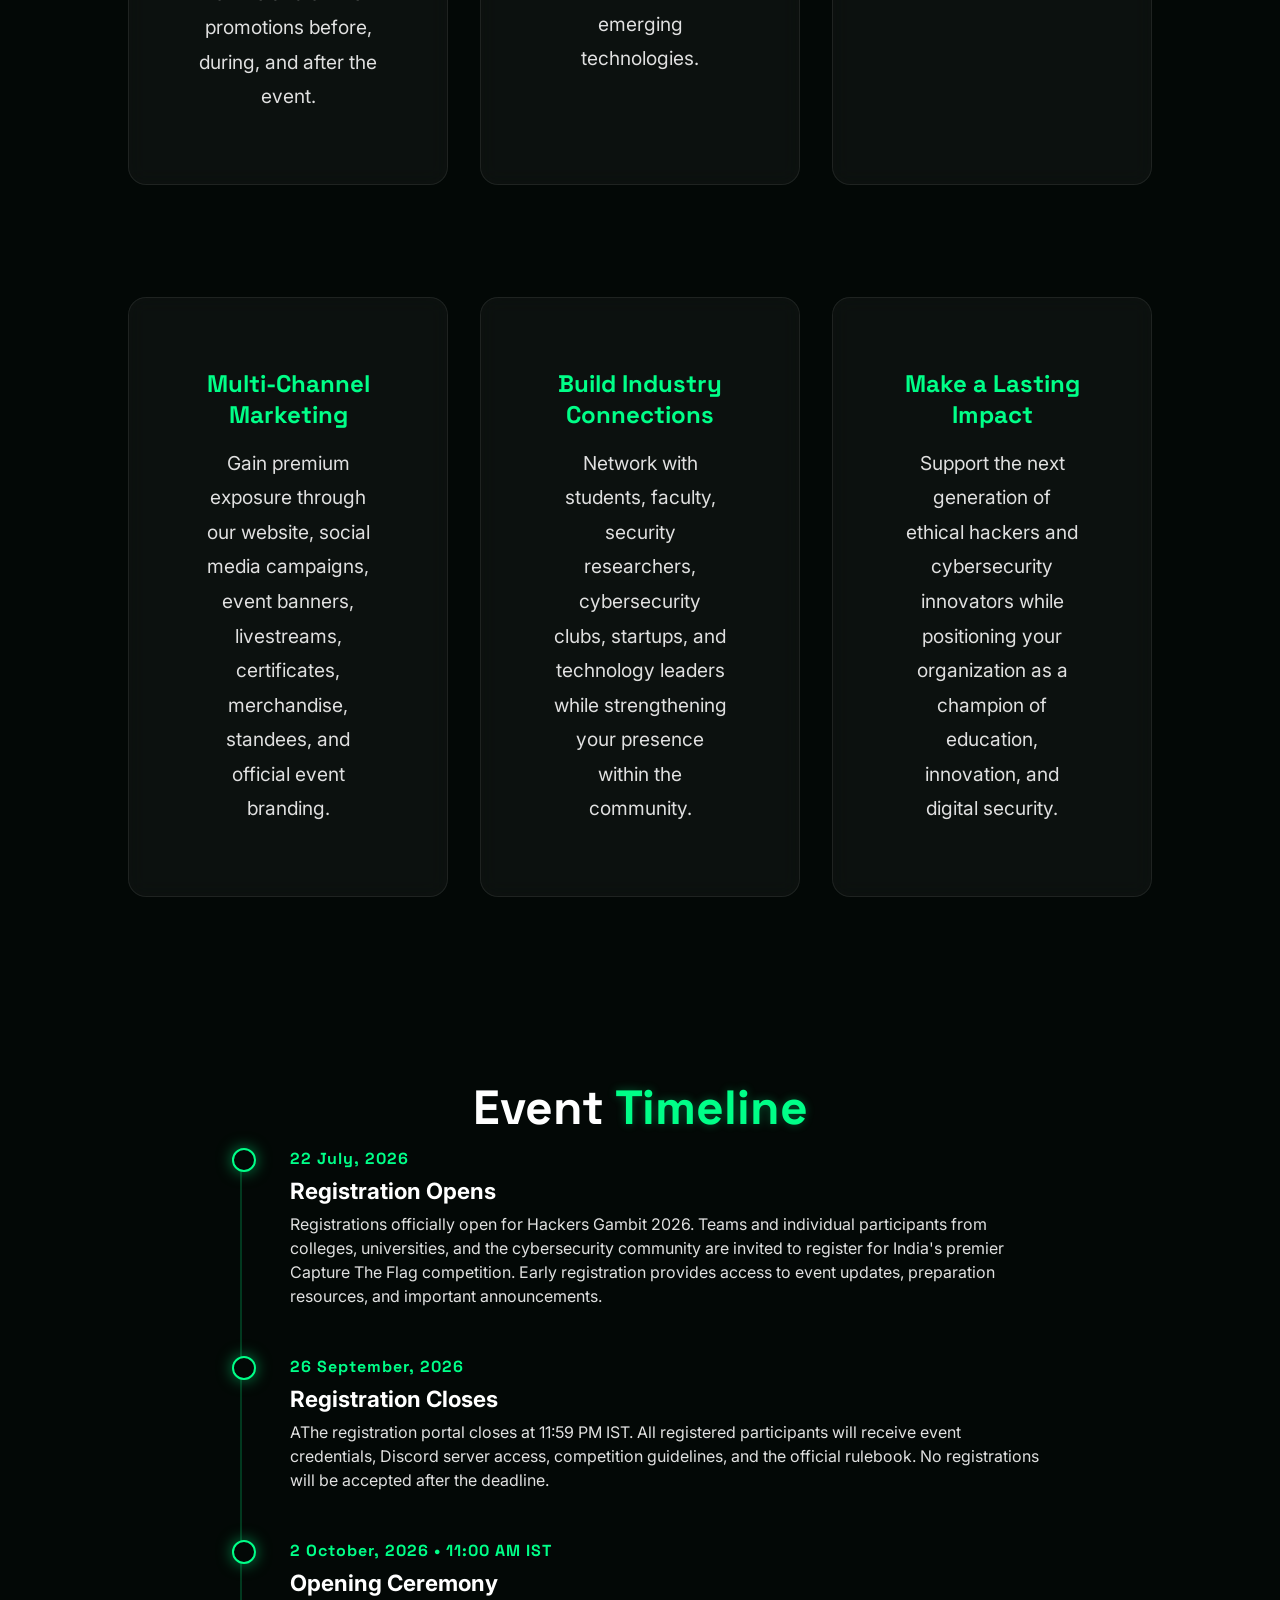
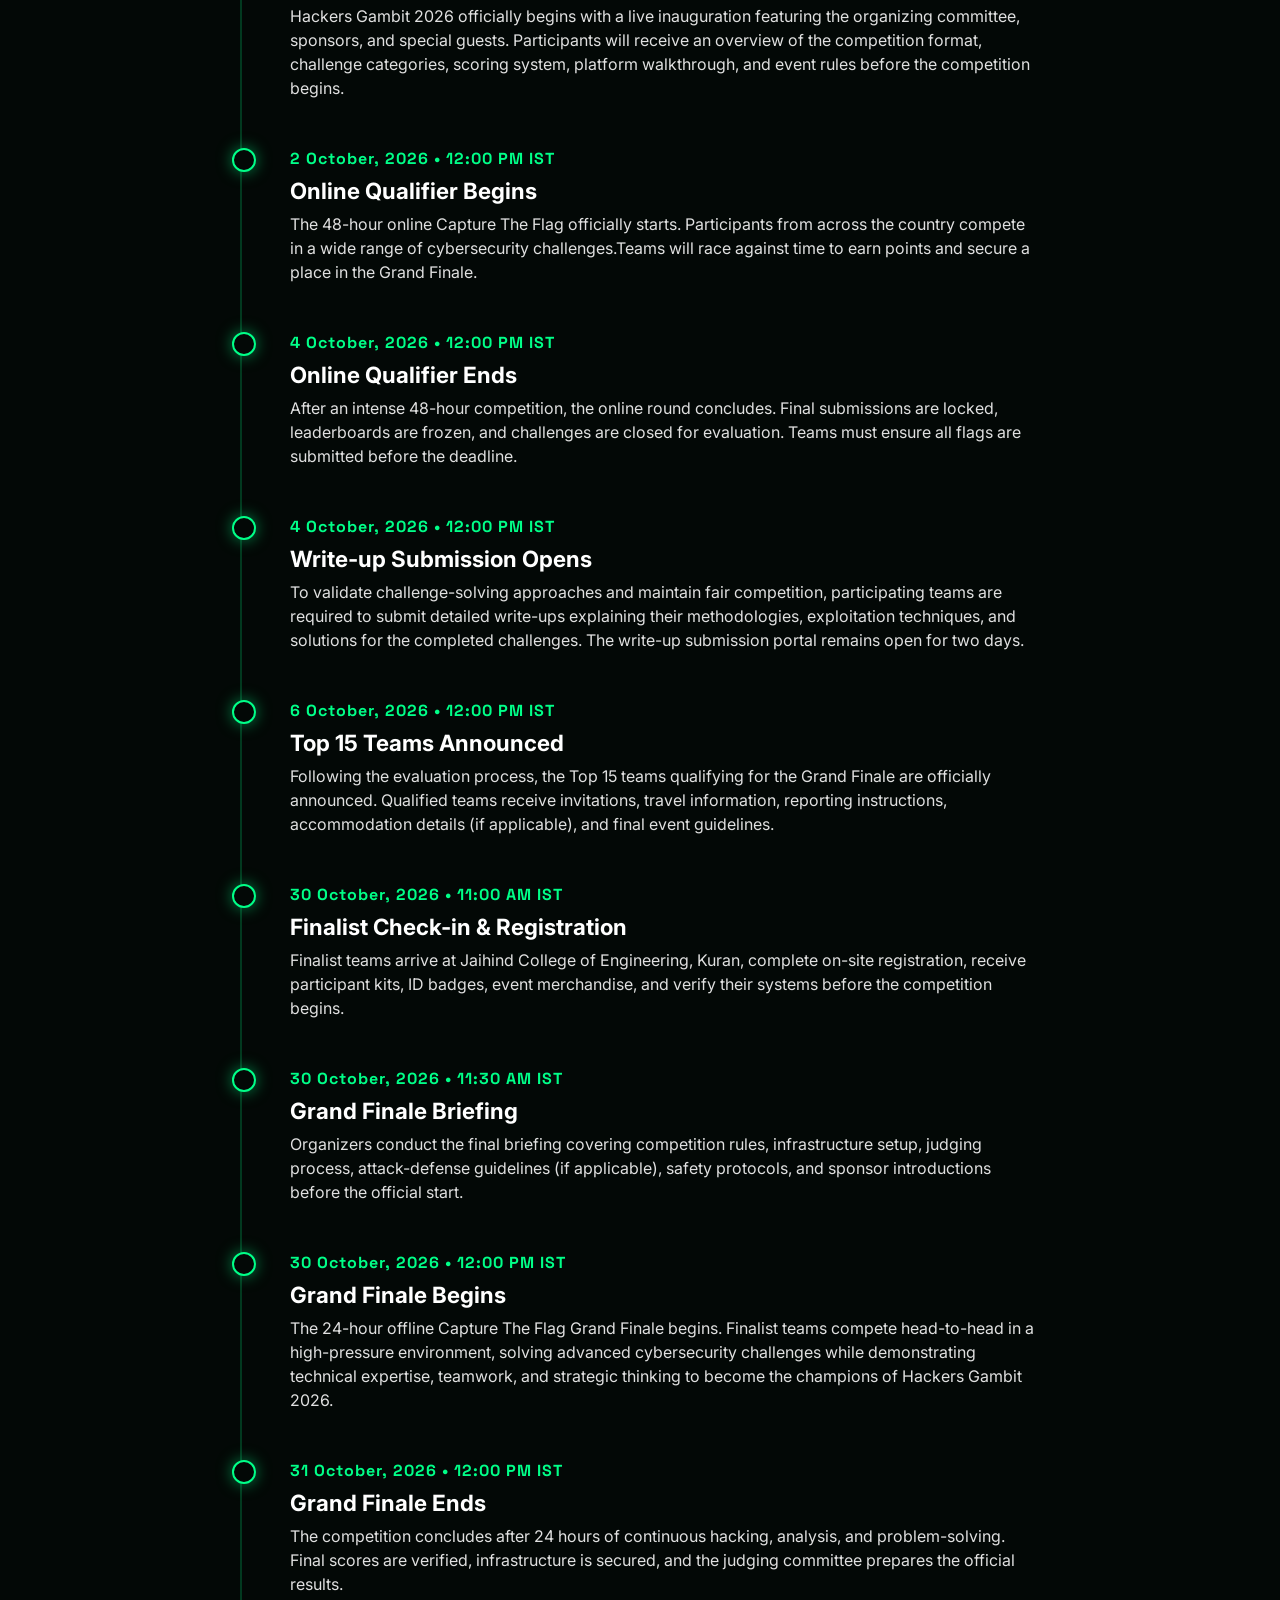
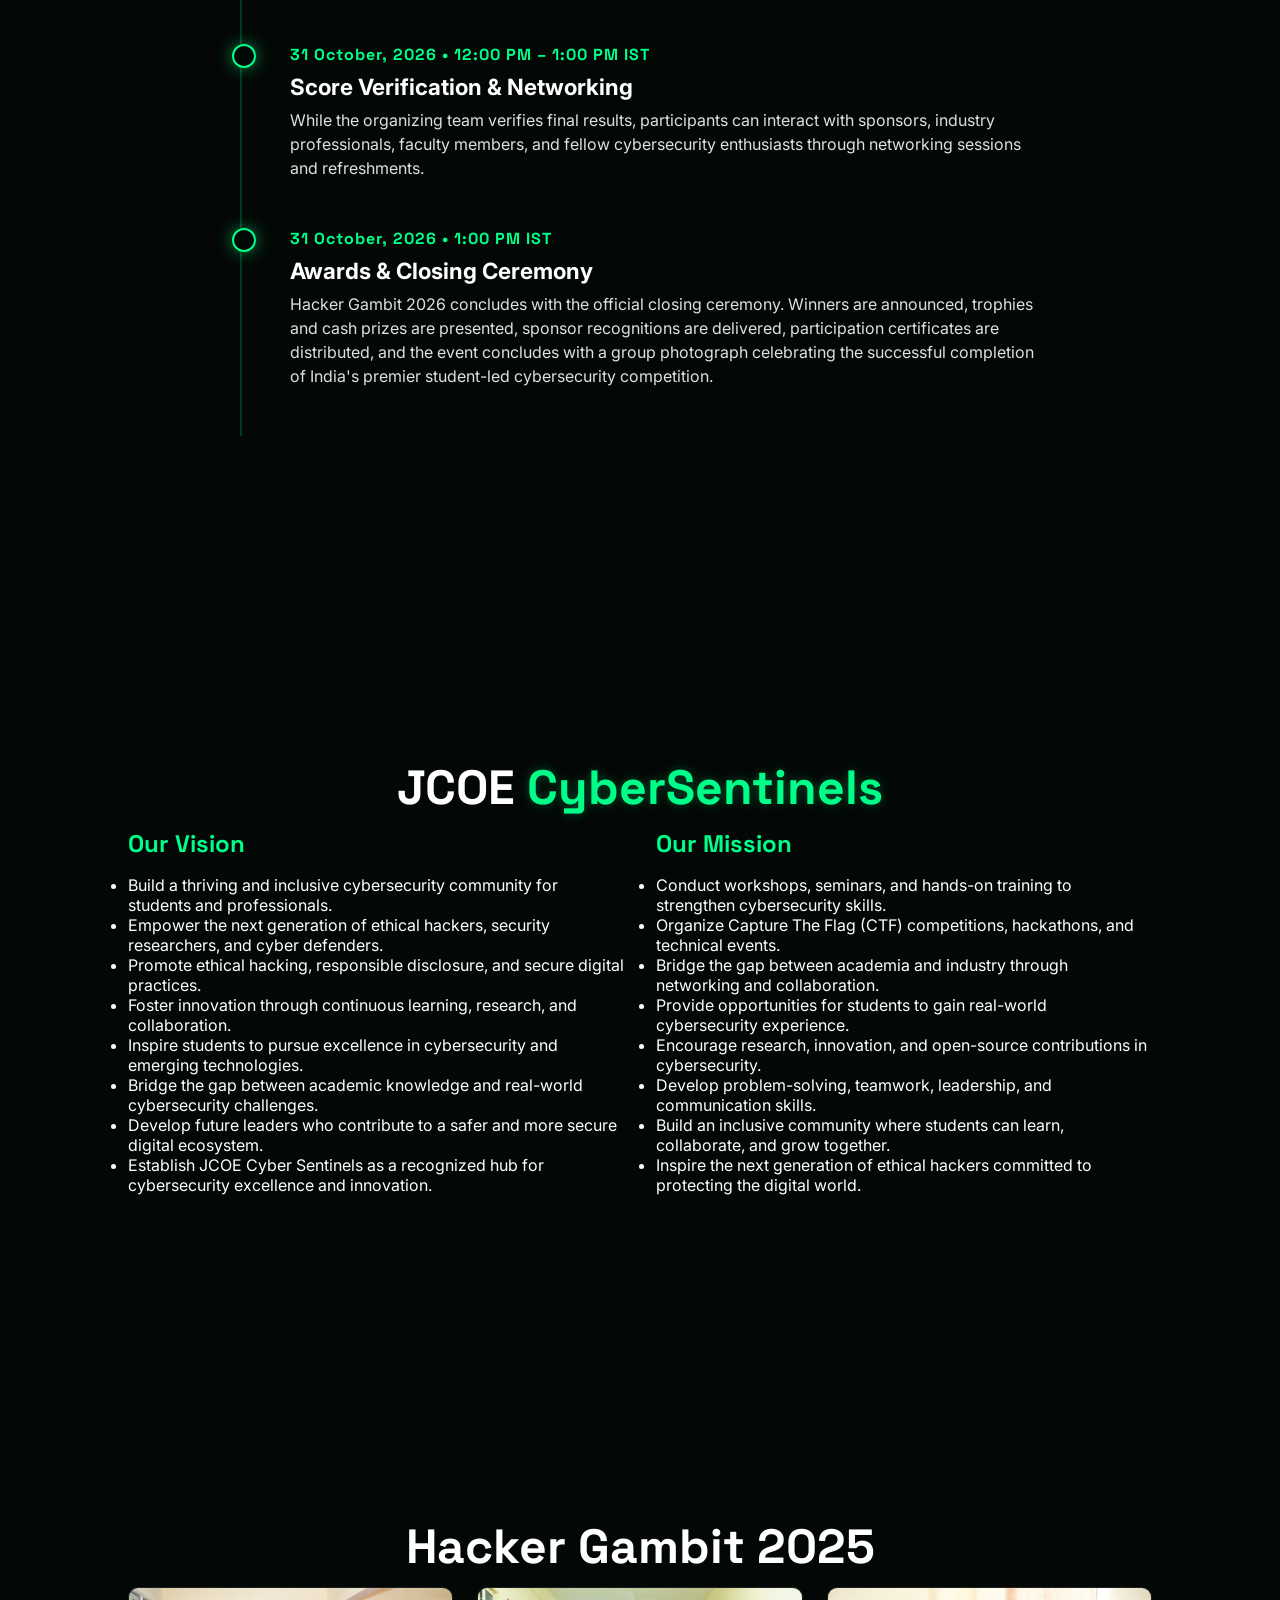
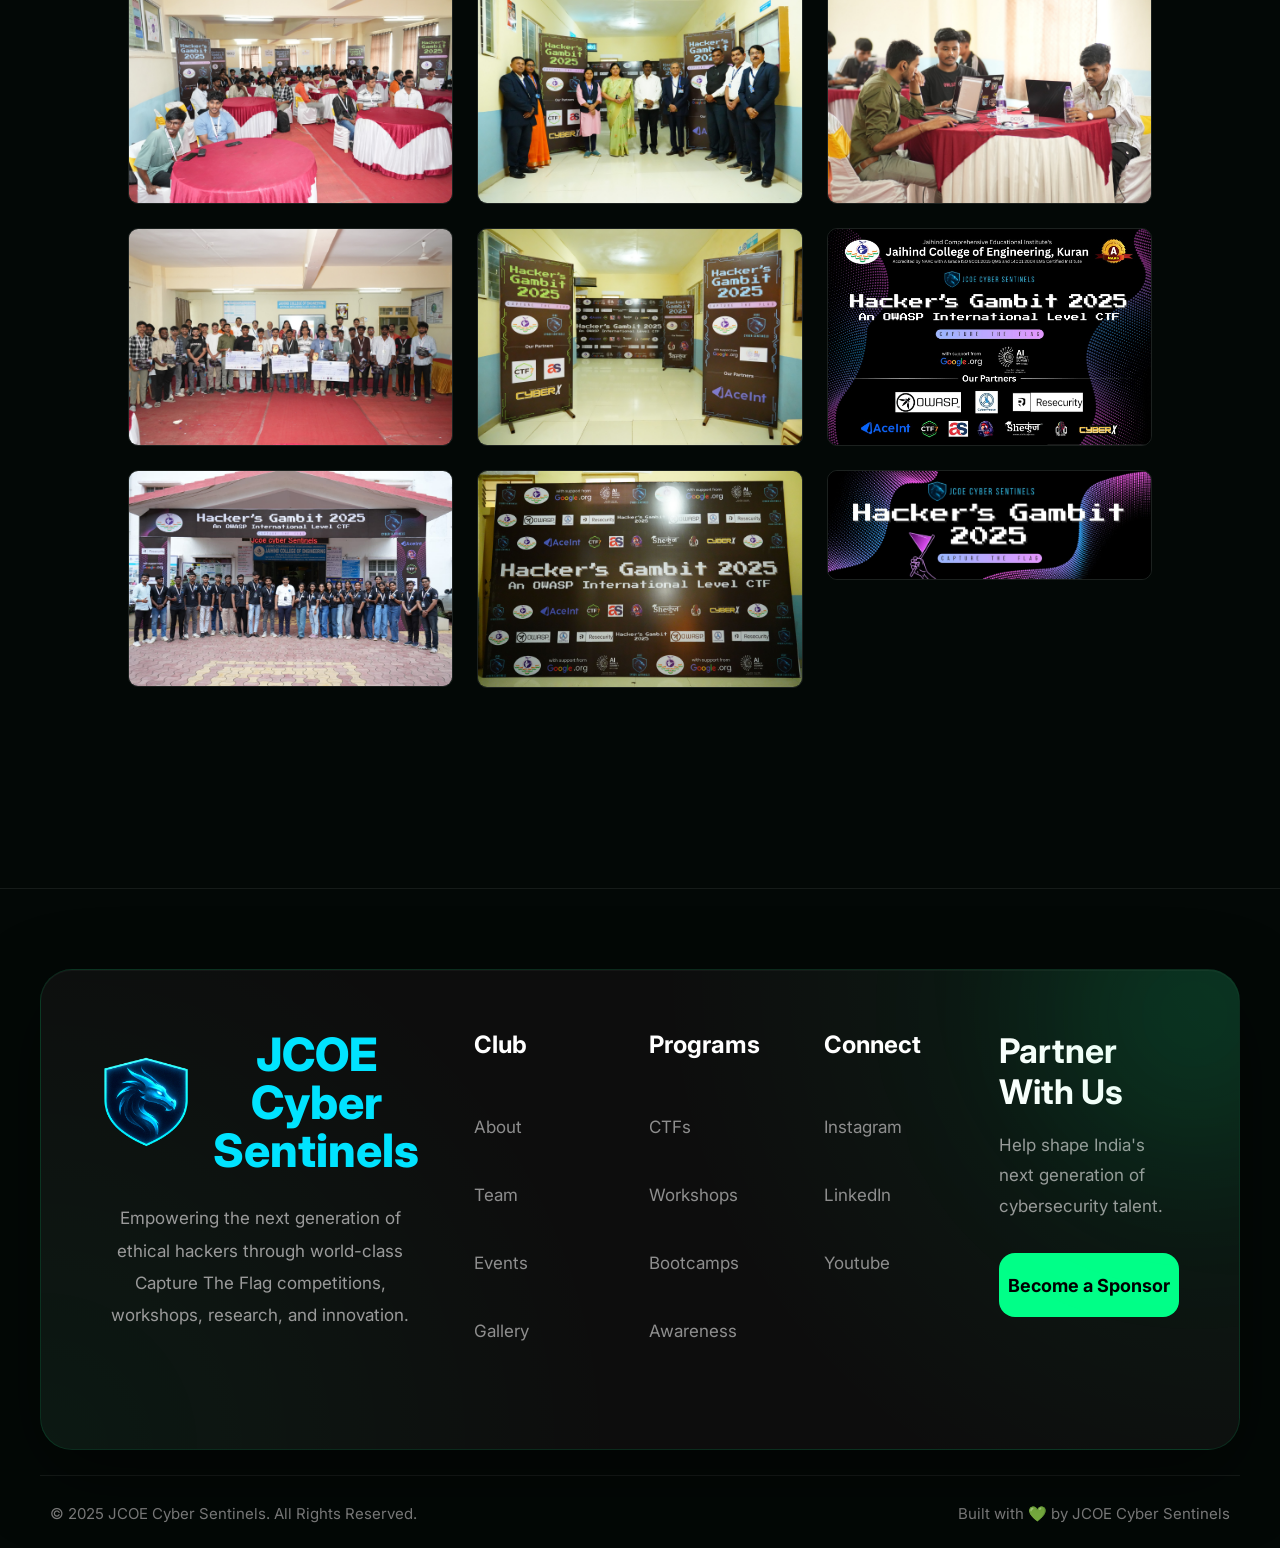
==== commit 48780c04: "index.html" ====
--- a/Gambit_website2026/index.html
+++ b/Gambit_website2026/index.html
@@ -3,7 +3,7 @@
 <head>
     <meta charset="UTF-8">
     <meta name="viewport" content="width=device-width, initial-scale=1.0">
-    <title>JCOE Cybersentinels - Hackers Gambit 2026</title>
+    <title>JCOE Cybersentinels - Hacker's Gambit 2026</title>
     <!-- Importing Google Fonts -->
     <link href="https://fonts.googleapis.com/css2?family=Inter:wght@400;500&family=Space+Grotesk:wght@500;700&display=swap" rel="stylesheet">
     <link rel="stylesheet" href="style.css">
@@ -48,7 +48,7 @@
         <div class="subtitle">C Y B E R S E C U R I T Y &nbsp; C T F</div>
         
         <h1>
-            <span class="pixel-title">Hacker Gambit 2026</span>
+            <span class="pixel-title">Hacker's Gambit 2026</span>
         </h1>
         
         <p class="description">International Level Cybersecurity Capture The Flag Competition</p>
